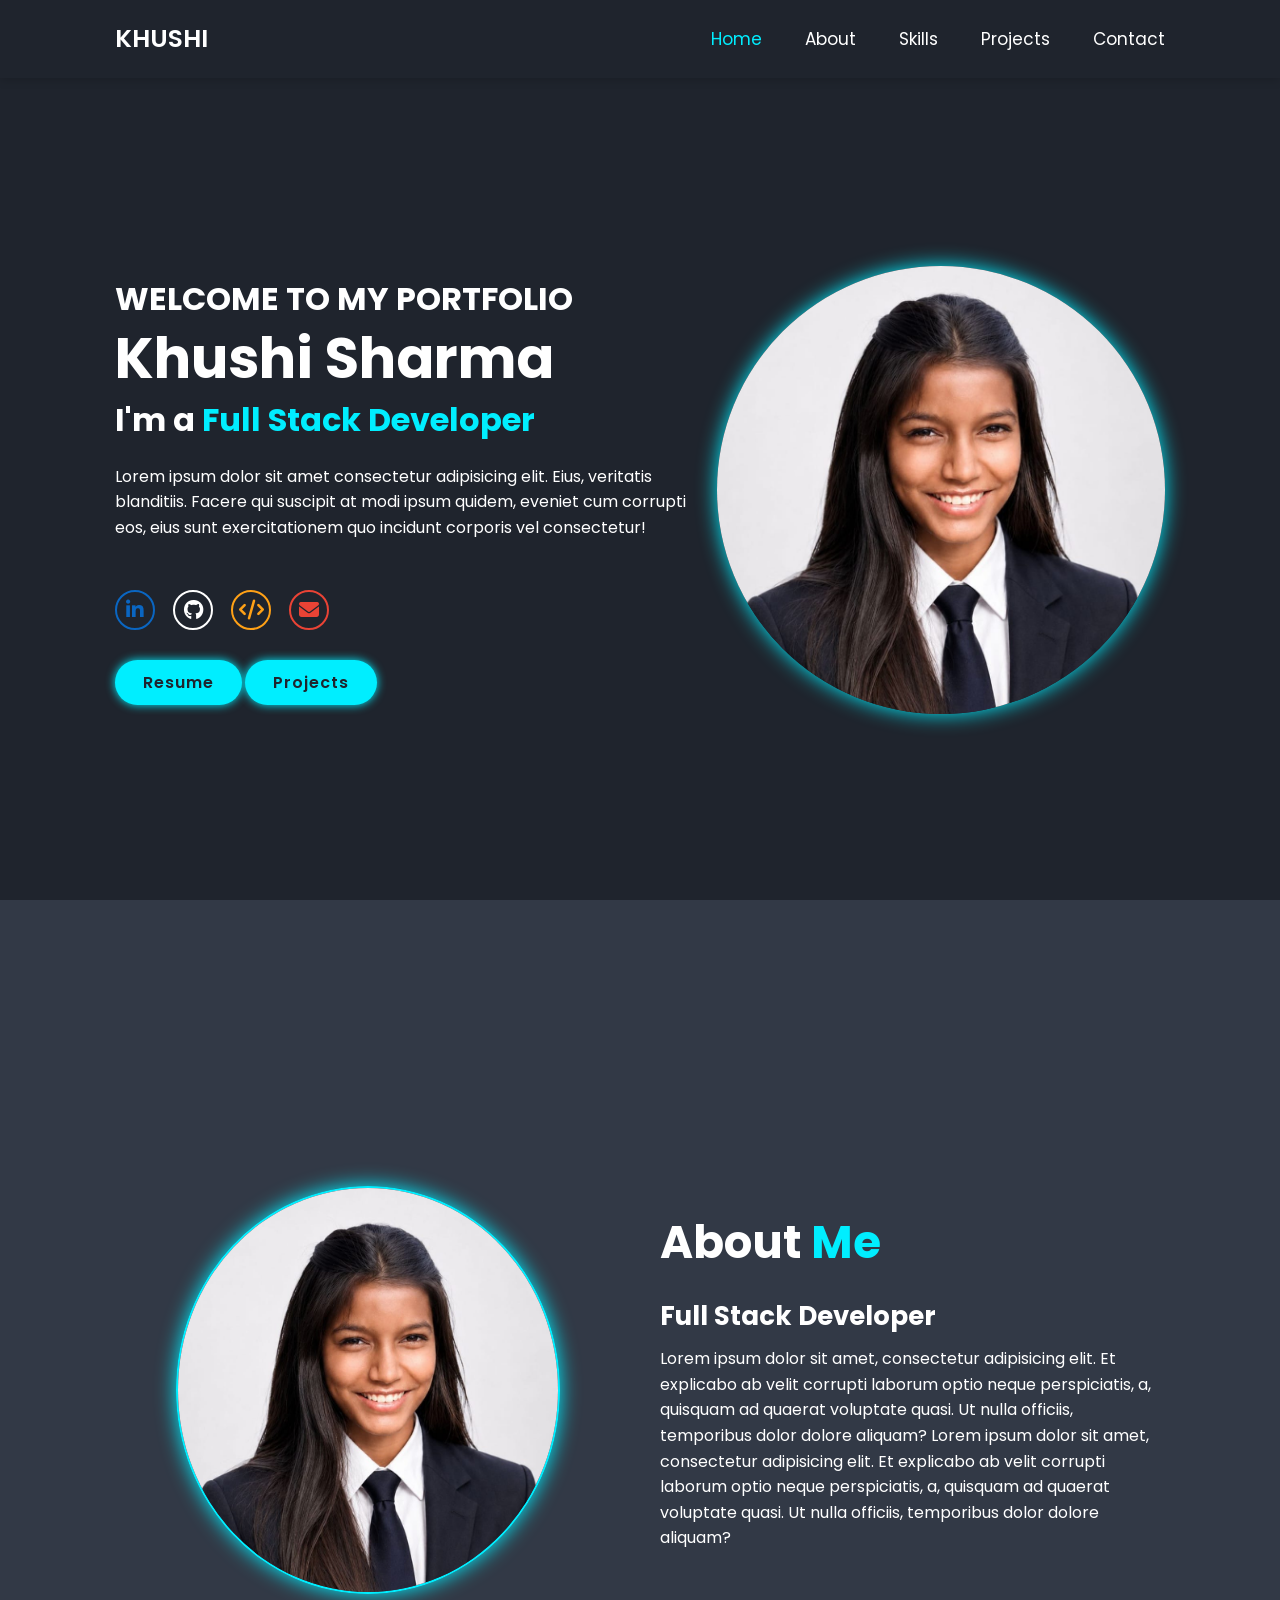
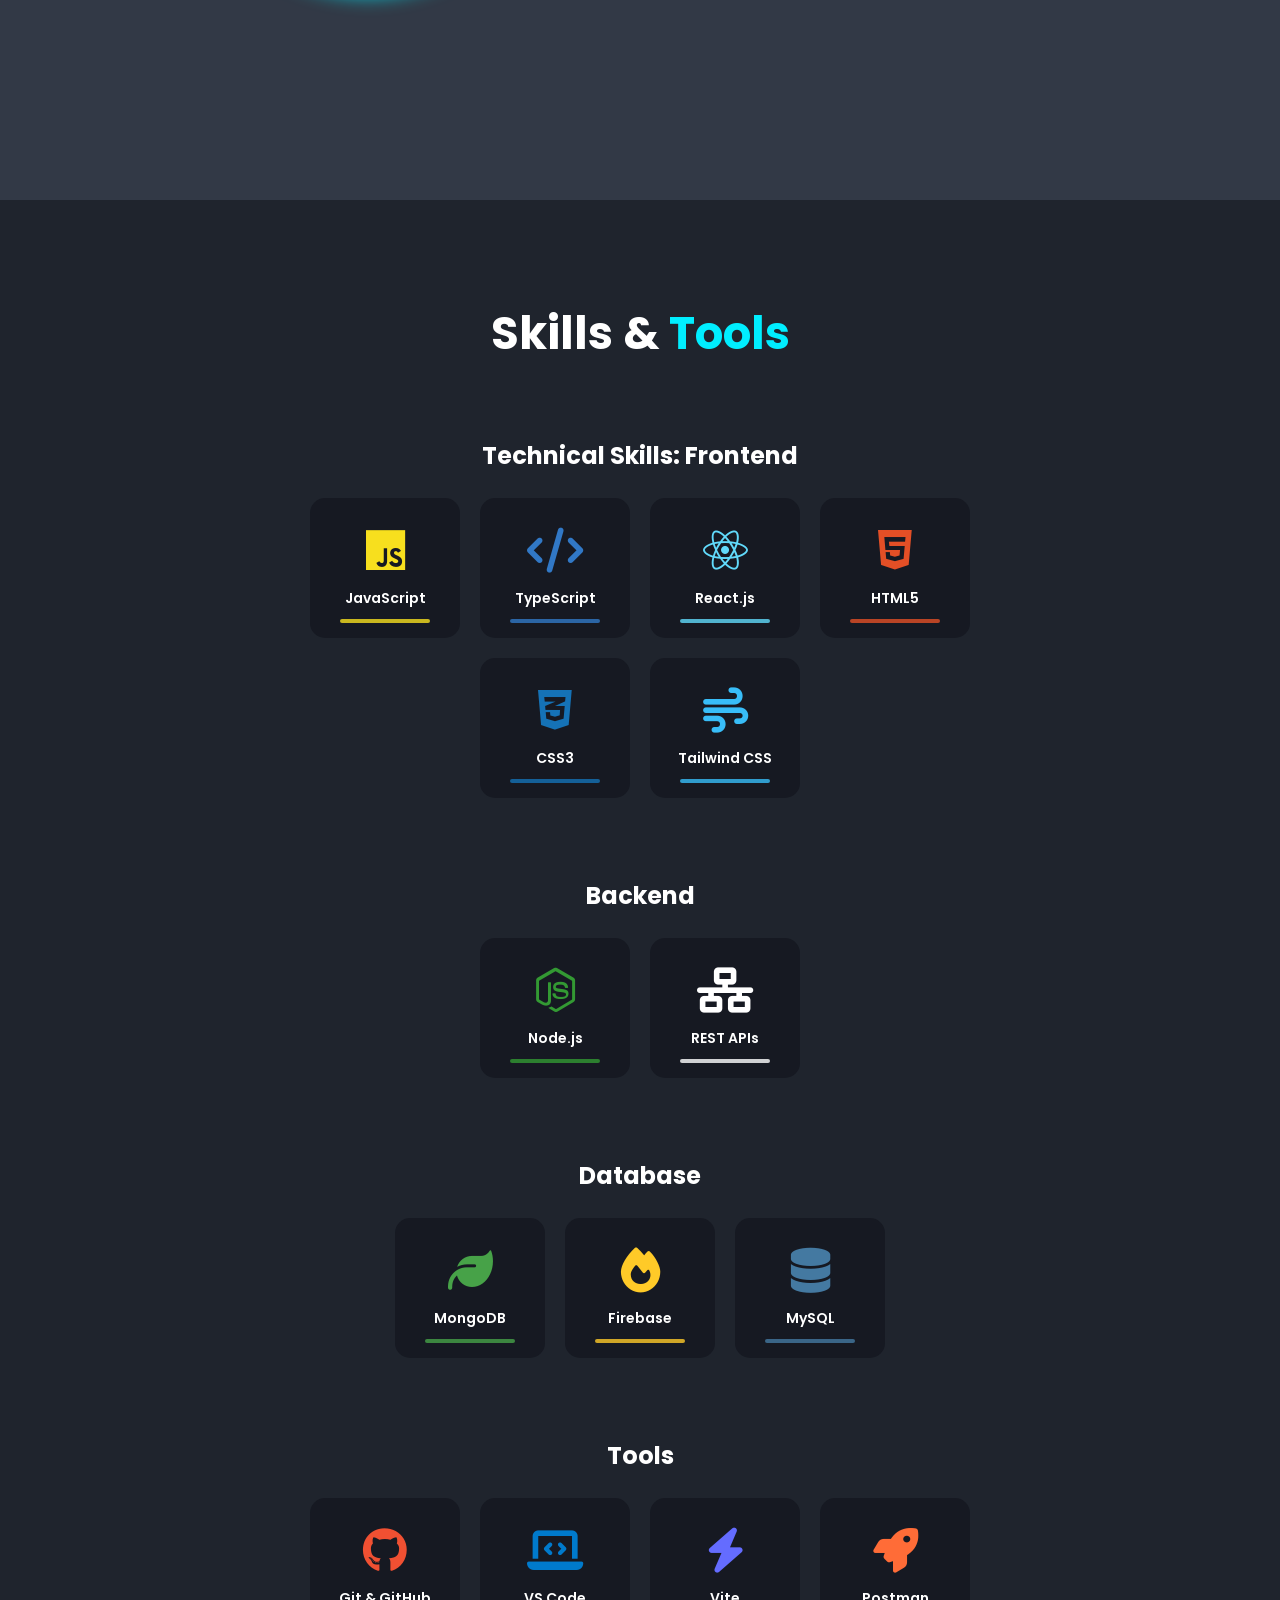
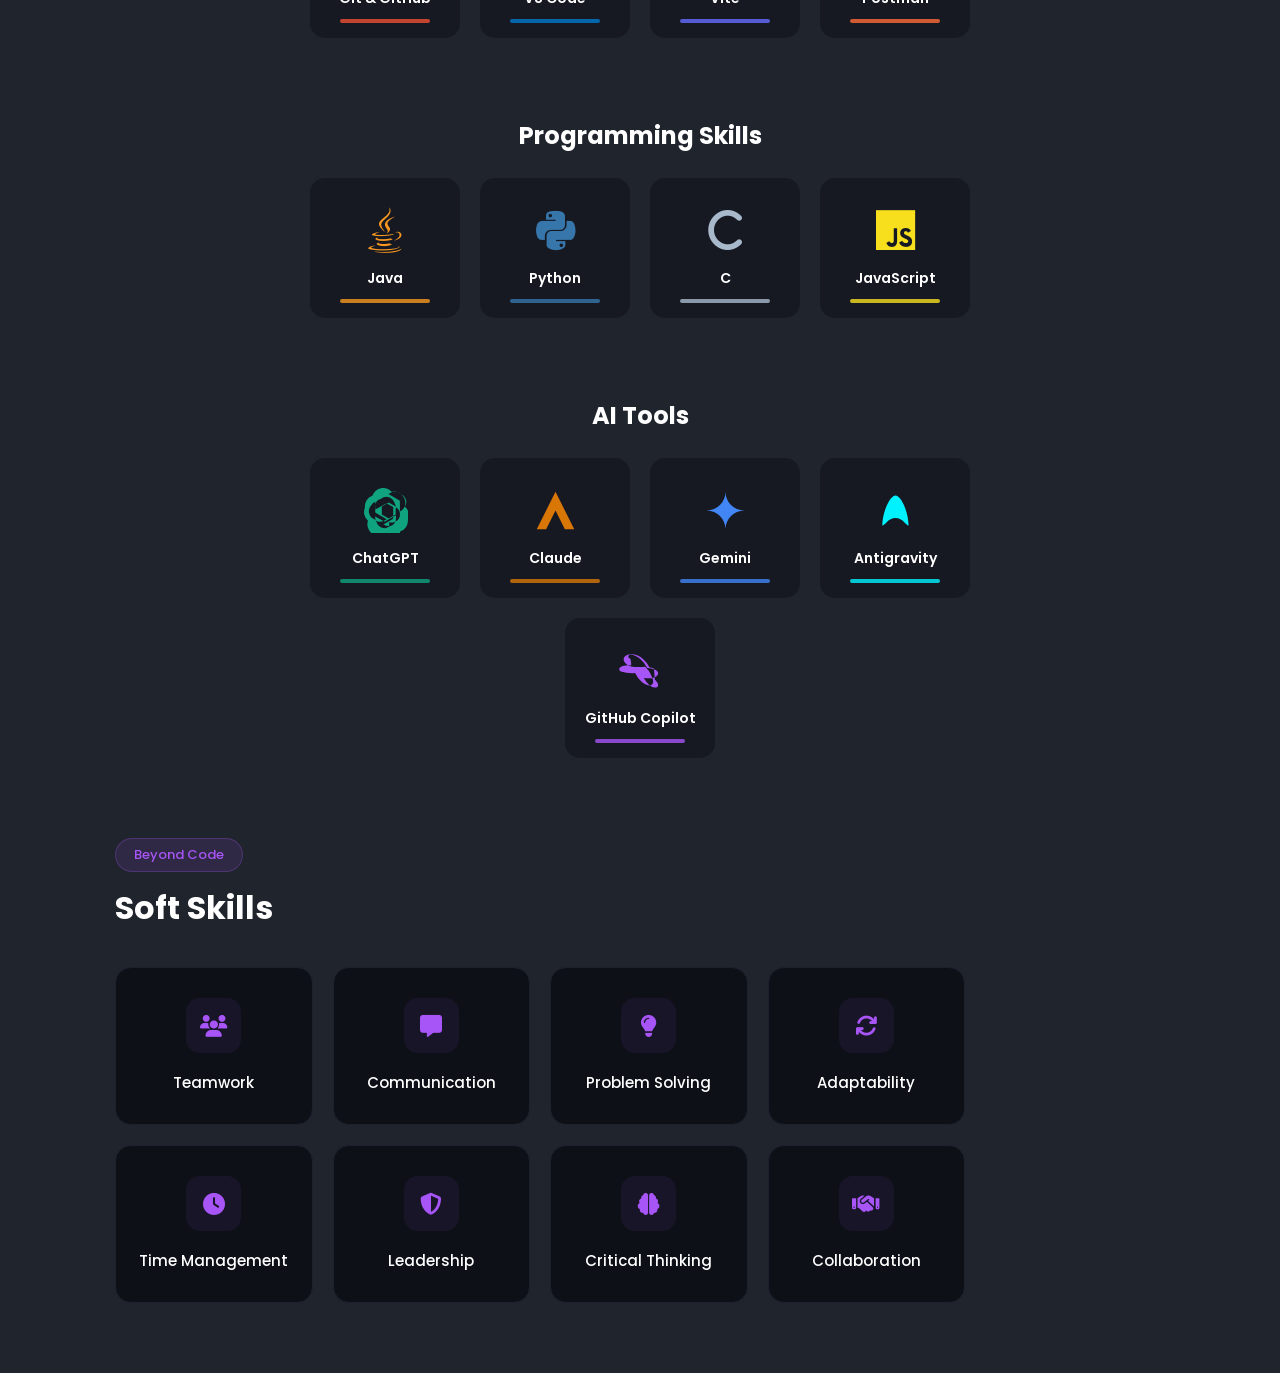
==== index.html @ bb406470 "portfolio" ====
<!DOCTYPE html>
<html lang="en">
<head>
    <meta charset="UTF-8">
    <meta name="viewport" content="width=device-width, initial-scale=1.0">
    <title>Khushi's Portfolio</title>

    <!-- Font Awesome -->
    <link rel="stylesheet" href="https://cdnjs.cloudflare.com/ajax/libs/font-awesome/6.7.2/css/all.min.css">

    <link rel="stylesheet" href="style.css">
</head>
<body>

    <!-- Header Design -->
    <header class="header">
        <a href="#" class="logo">KHUSHI</a>

        <i class="fa-solid fa-bars" id="menu-icon"></i>

        <nav class="navbar">
            <a href="#home" class="active">Home</a>
            <a href="#about">About</a>
            <a href="#skills">Skills</a>
            <a href="#projects">Projects</a>
            <a href="#contact">Contact</a>
        </nav>
    </header>

    <!-- Home Section Design -->
    <section class="home" id="home">
        <div class="home-content">
            <h3>WELCOME TO MY PORTFOLIO</h3>
            <h1>Khushi Sharma</h1>
            <h3>I'm a <span>Full Stack Developer</span></h3>

            <p>
                Lorem ipsum dolor sit amet consectetur adipisicing elit.
                Eius, veritatis blanditiis. Facere qui suscipit at modi
                ipsum quidem, eveniet cum corrupti eos, eius sunt
                exercitationem quo incidunt corporis vel consectetur!
            </p>

           <div class="social-media">
        <a href="#" target="_blank" style="--icon-color: #0a66c2;"><i class="fa-brands fa-linkedin-in"></i></a>
        <a href="#" target="_blank" style="--icon-color: #ffffff;"><i class="fa-brands fa-github"></i></a>
        <a href="#" target="_blank" style="--icon-color: #ffa116;"><i class="fa-solid fa-code"></i></a>
        <a href="mailto:your-email@gmail.com" style="--icon-color: #ea4335;"><i class="fa-solid fa-envelope"></i></a>
    </div>
            <a href="#" class="btn">  Resume</a>
              <a href="#" class="btn">Projects </a>
        </div>
        <div class="home-img">
            <img src="images/profile.jpeg" alt="">
        </div>
    </section>
    <!-- ABOUT SECTION DESIGN -->
     <section class="about" id="about">
        <div class="about-img">
            <img src="images/profile.jpeg" alt="">
        </div>
<div class="about-content">
    <h2 class="heading">About <span>Me</span></h2>
    <h3>Full Stack Developer</h3>
    <p>Lorem ipsum dolor sit amet, consectetur adipisicing elit. Et explicabo ab velit corrupti laborum optio neque perspiciatis, a, quisquam ad quaerat voluptate quasi. Ut nulla officiis, temporibus dolor dolore aliquam?
        Lorem ipsum dolor sit amet, consectetur adipisicing elit. Et explicabo ab velit corrupti laborum optio neque perspiciatis, a, quisquam ad quaerat voluptate quasi. Ut nulla officiis, temporibus dolor dolore aliquam?
    </p>
    
</div>
     </section>
     <section class="skills" id="skills">
        <h2 class="heading">Skills & <span>Tools</span></h2>

        <div class="skills-row">
            
            <div class="skills-category">
                <h3>Technical Skills: Frontend</h3>
                <div class="skills-content">
                    <div class="skill-box" style="--skill-color: #f7df1e;">
                        <i class="fa-brands fa-js"></i>
                        <span>JavaScript</span>
                    </div>
                    <div class="skill-box" style="--skill-color: #3178c6;">
                        <i class="fa-solid fa-code"></i>
                        <span>TypeScript</span>
                    </div>
                    <div class="skill-box" style="--skill-color: #61dafb;">
                        <i class="fa-brands fa-react"></i>
                        <span>React.js</span>
                    </div>
                    <div class="skill-box" style="--skill-color: #e34f26;">
                        <i class="fa-brands fa-html5"></i>
                        <span>HTML5</span>
                    </div>
                    <div class="skill-box" style="--skill-color: #1572b6;">
                        <i class="fa-brands fa-css3-alt"></i>
                        <span>CSS3</span>
                    </div>
                    <div class="skill-box" style="--skill-color: #38bdf8;">
                        <i class="fa-solid fa-wind"></i>
                        <span>Tailwind CSS</span>
                    </div>
                </div>
            </div>

            <div class="skills-category">
                <h3>Backend</h3>
                <div class="skills-content">
                    <div class="skill-box" style="--skill-color: #339933;">
                        <i class="fa-brands fa-node-js"></i>
                        <span>Node.js</span>
                    </div>
                    <div class="skill-box" style="--skill-color: #fff;">
                        <i class="fa-solid fa-network-wired"></i>
                        <span>REST APIs</span>
                    </div>
                </div>
            </div>

            <div class="skills-category">
                <h3>Database</h3>
                <div class="skills-content">
                    <div class="skill-box" style="--skill-color: #47a248;">
                        <i class="fa-solid fa-leaf"></i>
                        <span>MongoDB</span>
                    </div>
                    <div class="skill-box" style="--skill-color: #ffca28;">
                        <i class="fa-solid fa-fire"></i>
                        <span>Firebase</span>
                    </div>
                    <div class="skill-box" style="--skill-color: #4479a1;">
                        <i class="fa-solid fa-database"></i>
                        <span>MySQL</span>
                    </div>
                </div>
            </div>

            <div class="skills-category">
                <h3>Tools</h3>
                <div class="skills-content">
                    <div class="skill-box" style="--skill-color: #f05032;">
                        <i class="fa-brands fa-github"></i>
                        <span>Git & GitHub</span>
                    </div>
                    <div class="skill-box" style="--skill-color: #007acc;">
                        <i class="fa-solid fa-laptop-code"></i>
                        <span>VS Code</span>
                    </div>
                    <div class="skill-box" style="--skill-color: #646cff;">
                        <i class="fa-solid fa-bolt"></i>
                        <span>Vite</span>
                    </div>
                    <div class="skill-box" style="--skill-color: #ff6c37;">
                        <i class="fa-solid fa-rocket"></i>
                        <span>Postman</span>
                    </div>
                </div>
            </div>

            <div class="skills-category">
                <h3>Programming Skills</h3>
                <div class="skills-content">
                    <div class="skill-box" style="--skill-color: #f89820;">
                        <i class="fa-brands fa-java"></i>
                        <span>Java</span>
                    </div>
                    <div class="skill-box" style="--skill-color: #3776ab;">
                        <i class="fa-brands fa-python"></i>
                        <span>Python</span>
                    </div>
                    <div class="skill-box" style="--skill-color: #a8b9cc;">
                        <i class="fa-solid fa-c"></i>
                        <span>C</span>
                    </div>
                    <div class="skill-box" style="--skill-color: #f7df1e;">
                        <i class="fa-brands fa-js"></i>
                        <span>JavaScript</span>
                    </div>
                </div>
            </div>
           <div class="skills-category">
                <h3>AI Tools</h3>
                <div class="skills-content">
                    <div class="skill-box" style="--skill-color: #10a37f;">
                        <svg class="custom-svg" viewBox="0 0 24 24">
                            <path d="M22.2819 9.8211a5.9847 5.9847 0 0 0-.5157-4.9108 6.0462 6.0462 0 0 0-6.5098-2.9A6.0651 6.0651 0 0 0 4.9807 4.1818a5.9847 5.9847 0 0 0-3.9588 6.4029 6.0462 6.0462 0 0 0 1.636 6.9056 5.9847 5.9847 0 0 0 .5157 4.9108 6.0462 6.0462 0 0 0 6.5098 2.9 6.0651 6.0651 0 0 0 10.2757-2.1709 5.9847 5.9847 0 0 0 3.9588-6.4029 6.0462 6.0462 0 0 0-1.636-6.9056zm-8.3188 10.4285a4.4223 4.4223 0 0 1-2.9234-.8471l.044-.0253 4.6074-2.6586a.8236.8236 0 0 0 .4127-.7146V9.4589l1.4137.815a4.4172 4.4172 0 0 1 2.2136 3.8242 4.4364 4.4364 0 0 1-5.768 4.1515zM7.1856 18.0664a4.4259 4.4259 0 0 1-.7261-2.9547l.044.0254 4.6074 2.6585a.8236.8236 0 0 0 .8254 0l5.6675-3.2709v1.6302a4.4172 4.4172 0 0 1-3.3216 4.2882 4.4364 4.4364 0 0 1-7.0966-2.3767zM4.3218 9.3871a4.4259 4.4259 0 0 1 2.1973-2.1076v.0507l-.001 5.317a.8236.8236 0 0 0 .4127.7146l5.6675 3.2709-1.4137.815a4.4172 4.4172 0 0 1-5.5352-1.0125 4.4364 4.4364 0 0 1-1.3276-7.0481zm12.4924-1.3207a4.4223 4.4223 0 0 1 .7261 2.9547l-.044-.0254-4.6074-2.6585a.8236.8236 0 0 0-.8254 0L6.396 11.608V9.9778a4.4172 4.4172 0 0 1 3.3216-4.2882 4.4364 4.4364 0 0 1 7.0966 2.3768zm2.8638 4.4795l.001-5.317a.8236.8236 0 0 0-.4127-.7146L13.6004 3.244l1.4137-.815a4.4172 4.4172 0 0 1 5.5352 1.0125 4.4364 4.4364 0 0 1 1.3276 7.0481 4.4259 4.4259 0 0 1-2.1973 2.1076V12.546zm-9.6382-2.7188l3.6933-2.1312 3.6933 2.1312v4.2624l-3.6933 2.1312-3.6933-2.1312V9.8272z"/>
                        </svg>
                        <span>ChatGPT</span>
                    </div>
                    <div class="skill-box" style="--skill-color: #d97706;">
                        <svg class="custom-svg" viewBox="0 0 24 24">
                            <path d="M12 2 L 2 22 L 7 22 L 12 12 L 17 22 L 22 22 Z"/>
                        </svg>
                        <span>Claude</span>
                    </div>
                    <div class="skill-box" style="--skill-color: #4285f4;">
                        <svg class="custom-svg" viewBox="0 0 24 24">
                            <path d="M12 2 C 12 7.5, 16.5 12, 22 12 C 16.5 12, 12 16.5, 12 22 C 12 16.5, 7.5 12, 2 12 C 7.5 12, 12 7.5, 12 2 Z"/>
                        </svg>
                        <span>Gemini</span>
                    </div>
                    <div class="skill-box" style="--skill-color: #00f2fe;">
                        <svg class="custom-svg" viewBox="0 0 24 24">
                            <path d="M 5 20 C 5 13, 9 4, 12 4 C 15 4, 19 13, 19 20 C 17.5 20, 16 16, 12 16 C 8 16, 6.5 20, 5 20 Z"/>
                        </svg>
                        <span>Antigravity</span>
                    </div>
                    <div class="skill-box" style="--skill-color: #a855f7;">
                        <svg class="custom-svg" viewBox="0 0 24 24">
                            <path d="M19.16 10.88c-.62-.16-1.42-.32-2.32-.42a12.8 12.8 0 0 0-3.36-4.52C11.66 4.3 9.4 3.32 7.14 3.32c-1.5 0-2.68.4-3.5 1.18-.84.8-.84 2.12 0 3.2 1.04 1.34 2.82 2.16 5.06 2.38.74.08 1.54.1 2.38.1 1.08 0 2.22-.04 3.42-.12a14.24 14.24 0 0 1 3.2 4.42c.86 1.62 1.24 3.12.98 4.1-.22.84-.86 1.4-1.8 1.4-1.2 0-2.66-.62-4.14-1.84a14.88 14.88 0 0 1-3.64-4.8 10.42 10.42 0 0 1-1.34.08c-2.36 0-4.32-.24-5.64-.7-.66-.22-1.12-.54-1.34-.88-.2-.32-.2-.7 0-1.04.28-.46.88-.86 1.76-1.14.92-.3 2.1-.46 3.48-.46.34 0 .68.02 1.04.04A15.36 15.36 0 0 0 6.64 5.92c-.6-.48-.96-.82-1.08-1.04-.12-.22-.1-.48.06-.7.22-.3.68-.52 1.34-.52 1.46 0 3.28.82 5.06 2.36a14.8 14.8 0 0 1 3.56 4.62c.74.08 1.46.18 2.14.32 1.36.28 2.36.68 2.92 1.12.52.4.78.88.78 1.4 0 .6-.32 1.16-.94 1.62-.72.52-1.74.88-2.98 1.02-.38.04-.78.06-1.18.06-.82 0-1.68-.06-2.58-.2a13.38 13.38 0 0 0 2.94 3.7c1.18.96 2.32 1.44 3.26 1.44.62 0 1.08-.24 1.34-.68.22-.38.22-.84 0-1.36-.28-.62-.84-1.38-1.64-2.22z"/>
                        </svg>
                        <span>GitHub Copilot</span>
                    </div>
                </div>
            </div>

        </div>
        

            <div class="soft-skills-container">
                <div class="soft-header">
                    <span class="sub-tag">Beyond Code</span>
                    <h2>Soft Skills</h2>
                </div>

                <div class="soft-grid">
                    <div class="soft-card">
                        <div class="icon-sq"><i class="fa-solid fa-users"></i></div>
                        <span>Teamwork</span>
                    </div>
                    <div class="soft-card">
                        <div class="icon-sq"><i class="fa-solid fa-message"></i></div>
                        <span>Communication</span>
                    </div>
                    <div class="soft-card">
                        <div class="icon-sq"><i class="fa-solid fa-lightbulb"></i></div>
                        <span>Problem Solving</span>
                    </div>
                    <div class="soft-card">
                        <div class="icon-sq"><i class="fa-solid fa-arrows-rotate"></i></div>
                        <span>Adaptability</span>
                    </div>
                    <div class="soft-card">
                        <div class="icon-sq"><i class="fa-solid fa-clock"></i></div>
                        <span>Time Management</span>
                    </div>
                    <div class="soft-card">
                        <div class="icon-sq"><i class="fa-solid fa-shield-halved"></i></div>
                        <span>Leadership</span>
                    </div>
                    <div class="soft-card">
                        <div class="icon-sq"><i class="fa-solid fa-brain"></i></div>
                        <span>Critical Thinking</span>
                    </div>
                    <div class="soft-card">
                        <div class="icon-sq"><i class="fa-solid fa-handshake"></i></div>
                        <span>Collaboration</span>
                    </div>
                </div>
            </div>
    </section>

    <script src="script.js"></script>

</body>
</html>
---- style.css ----
@import url('https://fonts.googleapis.com/css2?family=Poppins:wght@300;400;500;600;700;800;900&display=swap');

* {
    margin: 0;
    padding: 0;
    box-sizing: border-box;
    text-decoration: none;
    border: none;
    outline: none;
    scroll-behavior: smooth;
    font-family: 'Poppins', sans-serif;
}

:root {
    --bg-color: #1f242d;
    --second-bg-color: #323946;
    --text-color: #fff;
    --main-color: #0ef;
}

html {
    font-size: 62.5%;
    overflow-x: hidden;
}

body {
    background: var(--bg-color);
    color: var(--text-color);
}

section {
    min-height: 100vh;
    padding: 10rem 9% 2rem;
}

/* --- HEADER --- */
.header {
    position: fixed;
    top: 0;
    left: 0;
    width: 100%;
    padding: 2rem 9%;
    background: var(--bg-color);
    display: flex;
    justify-content: space-between;
    align-items: center;
    z-index: 100;
    box-shadow: 0 .1rem 1rem rgba(0, 0, 0, 0.2);
}

.logo {
    font-size: 2.5rem;
    color: var(--text-color);
    font-weight: 600;
    cursor: default;
}

.navbar a {
    font-size: 1.7rem;
    color: var(--text-color);
    margin-left: 4rem;
    transition: .3s;
}

.navbar a:hover,
.navbar a.active {
    color: var(--main-color);
}

#menu-icon {
    font-size: 3.6rem;
    color: var(--text-color);
    display: none;
}

/* --- HOME SECTION --- */
.home {
    display: flex;
    justify-content: center;
    align-items: center;
}

.home-content {
    flex: 1;
}

.home-content h3 {
    font-size: 3.2rem;
    font-weight: 700;
}

.home-content h3:nth-of-type(2) {
    margin-bottom: 2rem;
}

span {
    color: var(--main-color);
}

.home-content h1 {
    font-size: 5.6rem;
    font-weight: 700;
    line-height: 1.3;
}

.home-content p {
    font-size: 1.6rem;
    line-height: 1.6;
    margin-bottom: 2rem;
}

.social-media a {
    display: inline-flex;
    justify-content: center;
    align-items: center;
    width: 4rem;
    height: 4rem;
    background: transparent;
    border: .2rem solid var(--icon-color, var(--main-color));
    border-radius: 50%;
    font-size: 2rem;
    color: var(--icon-color, var(--main-color));
    margin: 3rem 1.5rem 3rem 0;
    transition: .5s ease;
}

.social-media a:hover {
    background: var(--icon-color, var(--main-color));
    color: var(--bg-color);
    box-shadow: 0 0 1rem var(--icon-color, var(--main-color));
}
.btn-box {
    display: flex;
    gap: 1.5rem;
}

.btn {
    display: inline-block;
    padding: 1rem 2.8rem;
    background: var(--main-color);
    border-radius: 4rem;
    box-shadow: 0 0 1rem var(--main-color);
    font-size: 1.6rem;
    color: var(--bg-color);
    letter-spacing: .1rem;
    font-weight: 600;
    transition: .5s ease;
}

.btn:hover {
    box-shadow: none;
    background: transparent;
    color: var(--main-color);
    border: .2rem solid var(--main-color);
}

.home-img {
  width: 35vw;
  height: 35vw;
  border-radius: 50%;
  overflow: hidden;
  display: flex;
  justify-content: center;
  align-items: center;
  box-shadow: 0 0 2rem var(--main-color);
}  


/* Added shape and floating animation to the image */
.home-img img {
  width: 100%;
  height: 100%;
  object-fit: cover;
}

@keyframes floatImage {
    0% { transform: translateY(0); }
    50% { transform: translateY(-2.4rem); }
    100% { transform: translateY(0); }
}

/* --- ABOUT SECTION --- */
.about {
    display: flex;
    justify-content: center;
    align-items: center;
    gap: 4rem;
    background: var(--second-bg-color);
}

.about-img {
    flex: 1;
    display: flex;
    justify-content: center;
}

.about-img img {
    width: 30vw;
    border-radius: 50%;
    border: .2rem solid var(--main-color);
    box-shadow: 0 0 2rem var(--main-color);
}

.about-content {
    flex: 1;
}

.heading {
    text-align: left;
    font-size: 4.5rem;
    margin-bottom: 2rem;
}

.about-content h3 {
    font-size: 2.6rem;
    margin-bottom: 1rem;
}

.about-content p {
    font-size: 1.6rem;
    line-height: 1.6;
    margin-bottom: 2rem;
}
.skills {
    background: var(--bg-color);
    min-height: auto;
    padding-bottom: 7rem;
}

.skills .heading {
    text-align: center;
    margin-bottom: 5rem;
}

.skills-row {
    display: flex;
    flex-direction: column;
    align-items: center;
    gap: 4rem;
}

.skills-category {
    background: transparent;
    padding: 2rem 0;
    width: 100%;
    max-width: 80rem;
}

.skills-category h3 {
    font-size: 2.4rem;
    margin-bottom: 2.5rem;
    color: var(--text-color);
    text-align: center;
}

.skills-content {
    display: flex;
    flex-wrap: wrap;
    gap: 2rem;
    justify-content: center;
}

.skill-box {
    position: relative;
    display: flex;
    flex-direction: column;
    align-items: center;
    justify-content: center;
    width: 15rem;
    height: 14rem;
    background: #161922; 
    border-radius: 1.5rem;
    cursor: default;
    transition: .4s ease;
}

.skill-box i {
    font-size: 4.5rem;
    margin-bottom: 1.5rem;
    color: var(--skill-color, var(--main-color));
}

.skill-box span {
    font-size: 1.4rem;
    font-weight: 600;
    color: var(--text-color);
    text-align: center;
}

.skill-box::after {
    content: '';
    position: absolute;
    bottom: 1.5rem;
    left: 50%;
    transform: translateX(-50%);
    width: 60%;
    height: .4rem;
    background: var(--skill-color, var(--main-color));
    border-radius: 2rem;
    opacity: 0.8;
    transition: .4s ease;
}

.skill-box:hover {
    transform: translateY(-.5rem);
    background: #1f242d; 
}

.skill-box:hover::after {
    width: 80%;
    opacity: 1;
    box-shadow: 0 0 1rem var(--skill-color, var(--main-color));
}
.skill-box .custom-svg {
    width: 4.5rem;
    height: 4.5rem;
    margin-bottom: 1.5rem;
    fill: var(--skill-color, var(--main-color));
    transition: .4s ease;
}
.soft-skills-container {
    margin-top: 6rem;
    width: 100%;
    max-width: 85rem;
}

.soft-header {
    display: flex;
    flex-direction: column;
    align-items: flex-start;
    gap: 1.2rem;
    margin-bottom: 3.5rem;
}

.sub-tag {
    background: rgba(168, 85, 247, 0.12);
    color: #a855f7;
    padding: .6rem 1.8rem;
    font-size: 1.3rem;
    font-weight: 500;
    border-radius: 2rem;
    border: .1rem solid rgba(168, 85, 247, 0.25);
}

.soft-header h2 {
    font-size: 3.2rem;
    color: var(--text-color);
    font-weight: 700;
}

.soft-grid {
    display: grid;
    grid-template-columns: repeat(auto-fit, minmax(19rem, 1fr));
    gap: 2rem;
}

.soft-card {
    background: #0d1017;
    border: .1rem solid #1c212d;
    border-radius: 1.6rem;
    padding: 3rem 1.5rem;
    display: flex;
    flex-direction: column;
    align-items: center;
    justify-content: center;
    gap: 1.8rem;
    transition: .4s ease;
}

.icon-sq {
    width: 5.5rem;
    height: 5.5rem;
    background: rgba(168, 85, 247, 0.08);
    border-radius: 1.4rem;
    display: flex;
    align-items: center;
    justify-content: center;
    transition: .4s ease;
}

.icon-sq i {
    font-size: 2.2rem;
    color: #a855f7;
    transition: .4s ease;
}

.soft-card span {
    font-size: 1.5rem;
    font-weight: 500;
    color: var(--text-color);
}

.soft-card:hover {
    border-color: #a855f7;
    transform: translateY(-.5rem);
    box-shadow: 0 1rem 2rem rgba(0, 0, 0, 0.4);
}

.soft-card:hover .icon-sq {
    background: #a855f7;
}

.soft-card:hover .icon-sq i {
    color: #ffffff;
}
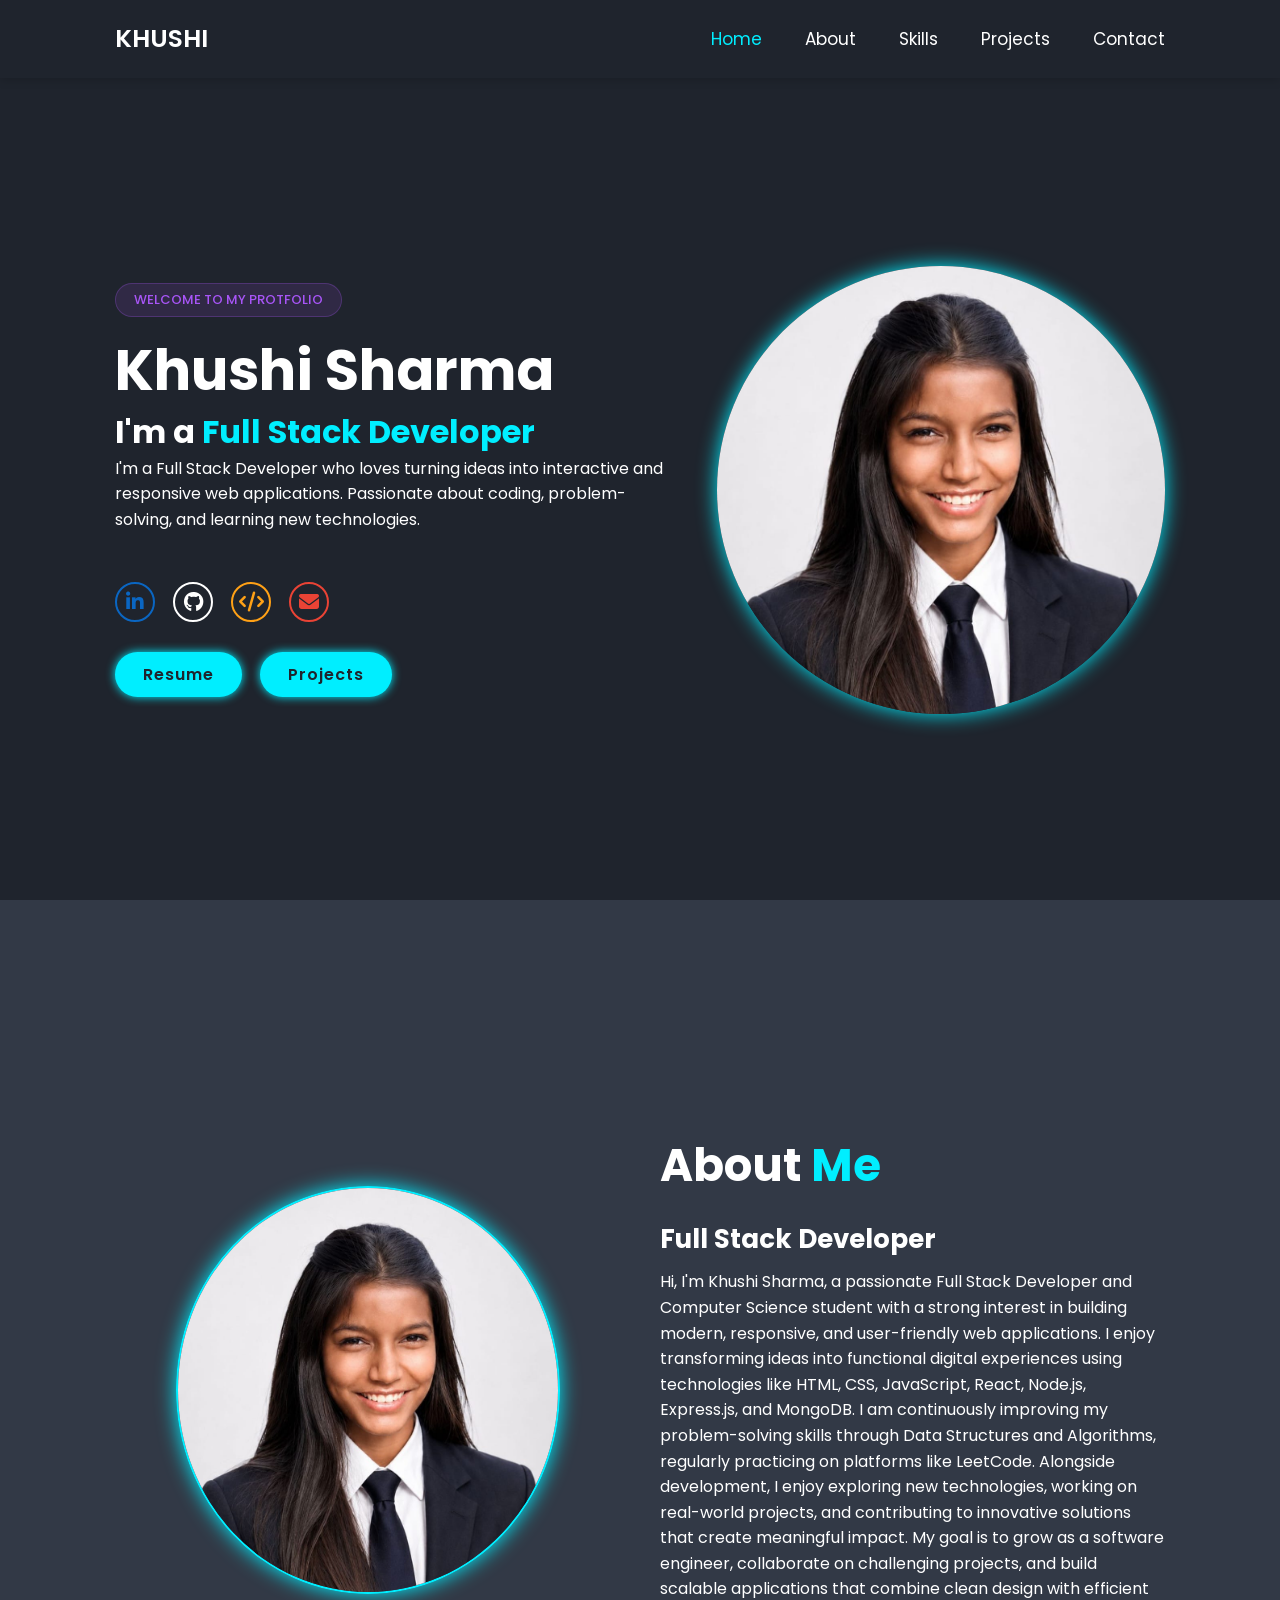
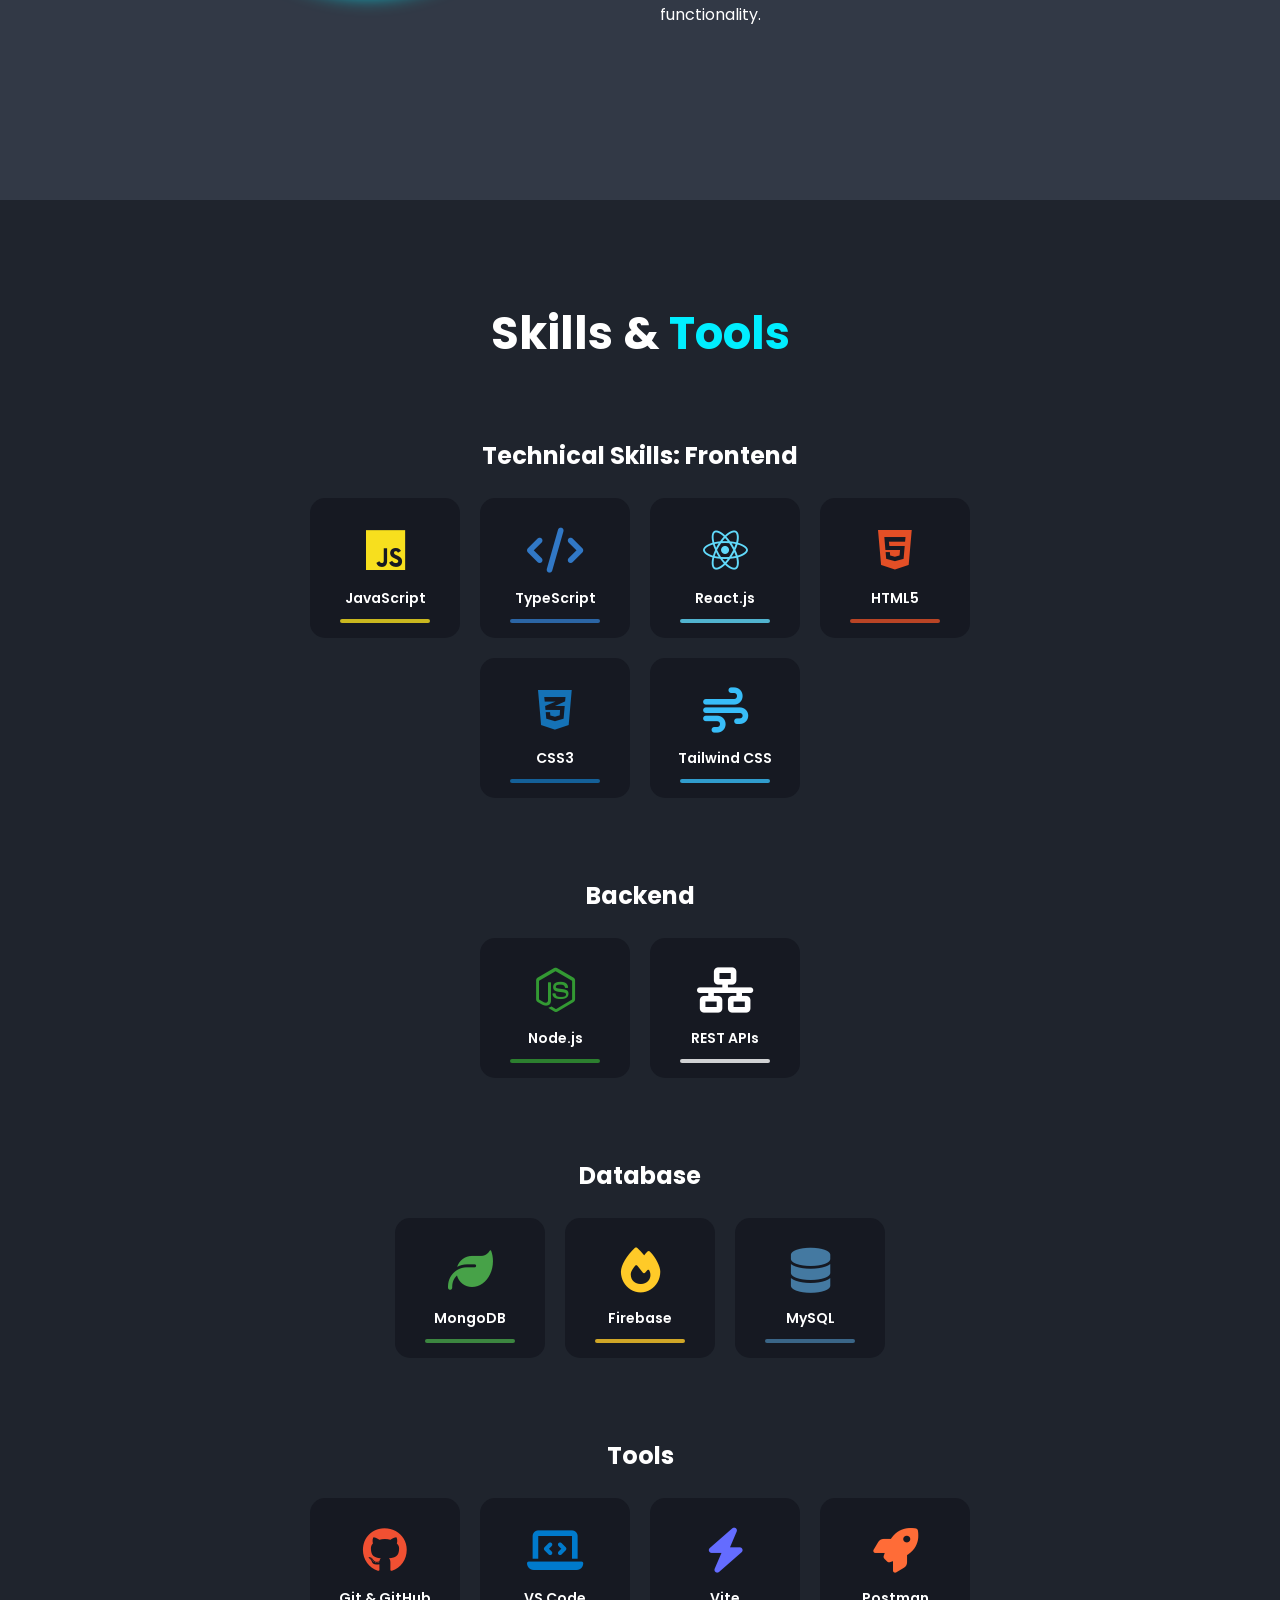
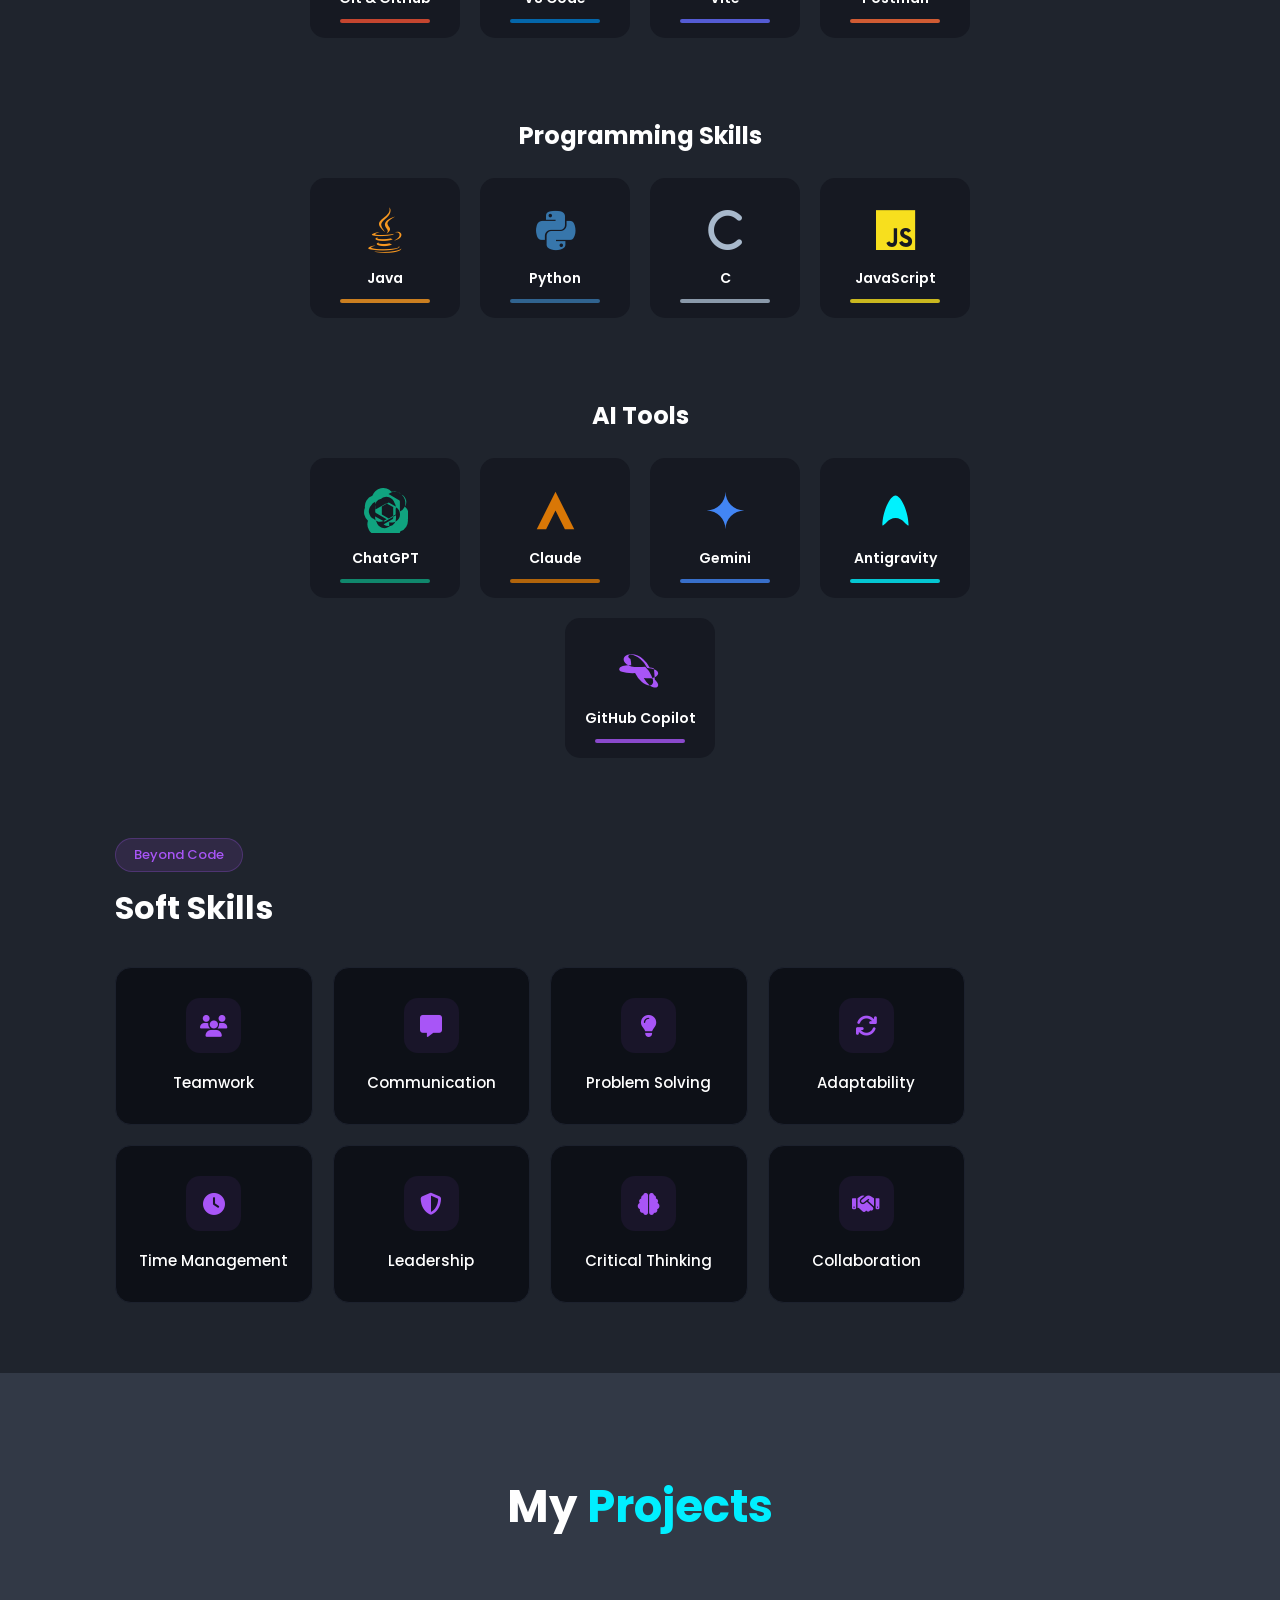
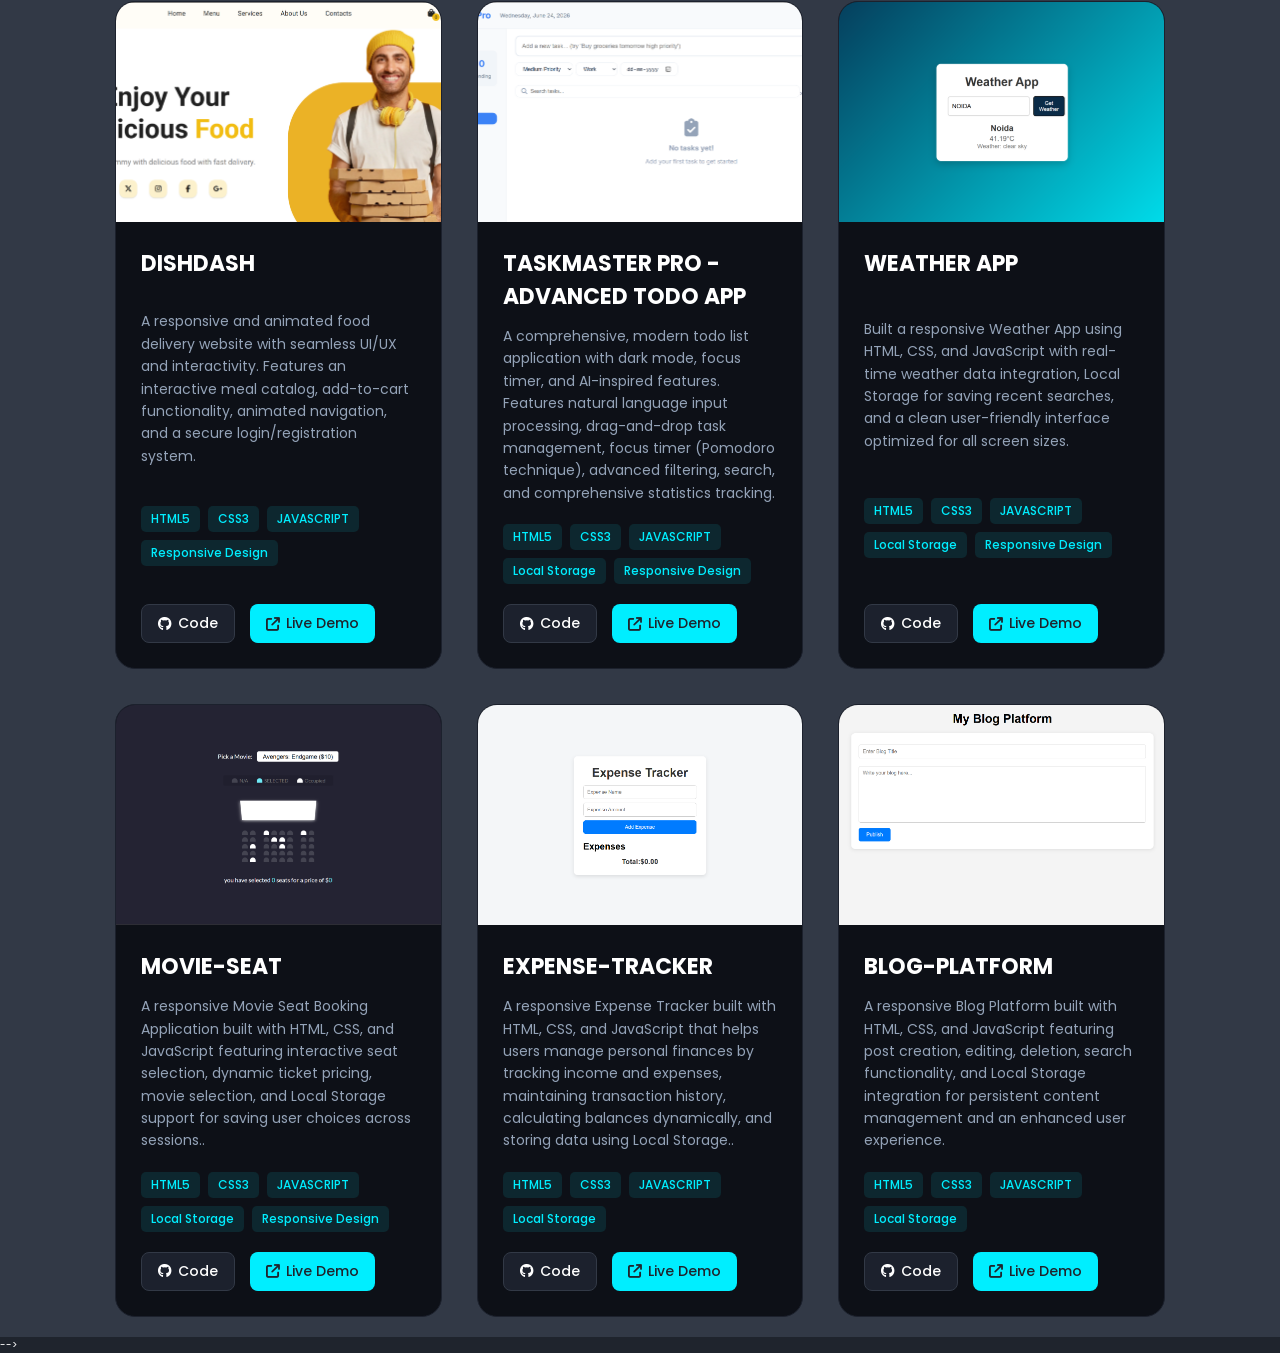
==== commit 9bc45796: "changes" ====
--- a/index.html
+++ b/index.html
@@ -16,6 +16,7 @@
     <header class="header">
         <a href="#" class="logo">KHUSHI</a>
 
+</div>
         <i class="fa-solid fa-bars" id="menu-icon"></i>
 
         <nav class="navbar">
@@ -30,25 +31,22 @@
     <!-- Home Section Design -->
     <section class="home" id="home">
         <div class="home-content">
-            <h3>WELCOME TO MY PORTFOLIO</h3>
+            <span class="sub-tag home-badge">WELCOME TO MY PROTFOLIO</span>
             <h1>Khushi Sharma</h1>
             <h3>I'm a <span>Full Stack Developer</span></h3>
 
             <p>
-                Lorem ipsum dolor sit amet consectetur adipisicing elit.
-                Eius, veritatis blanditiis. Facere qui suscipit at modi
-                ipsum quidem, eveniet cum corrupti eos, eius sunt
-                exercitationem quo incidunt corporis vel consectetur!
+               I'm a Full Stack Developer who loves turning ideas into interactive and responsive web applications. Passionate about coding, problem-solving, and learning new technologies.
             </p>
 
            <div class="social-media">
         <a href="#" target="_blank" style="--icon-color: #0a66c2;"><i class="fa-brands fa-linkedin-in"></i></a>
         <a href="#" target="_blank" style="--icon-color: #ffffff;"><i class="fa-brands fa-github"></i></a>
         <a href="#" target="_blank" style="--icon-color: #ffa116;"><i class="fa-solid fa-code"></i></a>
-        <a href="mailto:your-email@gmail.com" style="--icon-color: #ea4335;"><i class="fa-solid fa-envelope"></i></a>
+        <a href="mailto:ks969250@gmail.com" style="--icon-color: #ea4335;"><i class="fa-solid fa-envelope"></i></a>
     </div>
-            <a href="#" class="btn">  Resume</a>
-              <a href="#" class="btn">Projects </a>
+            <a href="Resume_Khushi_Sharma (3).pdf" class="btn">  Resume</a>
+              <a href="#projects" class="btn">Projects </a>
         </div>
         <div class="home-img">
             <img src="images/profile.jpeg" alt="">
@@ -62,12 +60,17 @@
 <div class="about-content">
     <h2 class="heading">About <span>Me</span></h2>
     <h3>Full Stack Developer</h3>
-    <p>Lorem ipsum dolor sit amet, consectetur adipisicing elit. Et explicabo ab velit corrupti laborum optio neque perspiciatis, a, quisquam ad quaerat voluptate quasi. Ut nulla officiis, temporibus dolor dolore aliquam?
-        Lorem ipsum dolor sit amet, consectetur adipisicing elit. Et explicabo ab velit corrupti laborum optio neque perspiciatis, a, quisquam ad quaerat voluptate quasi. Ut nulla officiis, temporibus dolor dolore aliquam?
+    <p>Hi, I'm Khushi Sharma, a passionate Full Stack Developer and Computer Science student with a strong interest in building modern, responsive, and user-friendly web applications. I enjoy transforming ideas into functional digital experiences using technologies like HTML, CSS, JavaScript, React, Node.js, Express.js, and MongoDB.
+
+I am continuously improving my problem-solving skills through Data Structures and Algorithms, regularly practicing on platforms like LeetCode. Alongside development, I enjoy exploring new technologies, working on real-world projects, and contributing to innovative solutions that create meaningful impact.
+
+My goal is to grow as a software engineer, collaborate on challenging projects, and build scalable applications that combine clean design with efficient functionality.
+
     </p>
     
 </div>
      </section>
+     <!-- SKILLS SECTION DESIGN -->
      <section class="skills" id="skills">
         <h2 class="heading">Skills & <span>Tools</span></h2>
 
@@ -259,6 +262,228 @@
                 </div>
             </div>
     </section>
+    <!-- Project SECTION DESIGN -->
+     <section class="projects" id="projects">
+        <h2 class="heading">My <span>Projects</span></h2>
+
+        <div class="projects-grid">
+
+            <!-- PROJECT 1 -->
+            <div class="project-card">
+                <div class="project-img">
+                    <img src="images/DISHDASH.png" alt="Project 1">
+                </div>
+                <div class="project-content">
+                    <h3>DISHDASH</h3>
+                    <p>A responsive and animated food delivery website with seamless UI/UX and interactivity. Features an interactive meal catalog, add-to-cart functionality, animated navigation, and a secure login/registration system.</p>
+                    
+                    <div class="tech-stack">
+                        <span>HTML5</span>
+                        <span>CSS3</span>
+                        <span>JAVASCRIPT</span>
+                        <span>Responsive Design</span>
+                    </div>
+
+                    <div class="project-btns">
+                        <a href="https://github.com/khushiiish/DISHDASH.git" target="_blank" class="p-btn code-btn">
+                            <i class="fa-brands fa-github"></i> Code
+                        </a>
+                        <a href="https://dishdash-khushi.vercel.app/" target="_blank" class="p-btn demo-btn">
+                            <i class="fa-solid fa-arrow-up-right-from-square"></i> Live Demo
+                        </a>
+                    </div>
+                </div>
+            </div>
+
+            <!-- PROJECT 2 -->
+            <div class="project-card">
+                <div class="project-img">
+                    <img src="images/TASK-MASTER.png" alt="Project 2">
+                </div>
+                <div class="project-content">
+                    <h3>TASKMASTER PRO - ADVANCED TODO APP</h3>
+                    <p>A comprehensive, modern todo list application with dark mode, focus timer, and AI-inspired features. Features natural language input processing, drag-and-drop task management, focus timer (Pomodoro technique), advanced filtering, search, and comprehensive statistics tracking.</p>
+                    
+                    <div class="tech-stack">
+                        <span>HTML5</span>
+                        <span>CSS3</span>
+                        <span>JAVASCRIPT</span>
+                        <span>Local Storage</span>
+                        <span>Responsive Design</span>
+                    </div>
+
+                    <div class="project-btns">
+                        <a href="https://github.com/khushiiish/ADVANCED-TODO-APP.git" target="_blank" class="p-btn code-btn">
+                            <i class="fa-brands fa-github"></i> Code
+                        </a>
+                        <a href="https://advanced-todo-app-khushi.vercel.app/" target="_blank" class="p-btn demo-btn">
+                            <i class="fa-solid fa-arrow-up-right-from-square"></i> Live Demo
+                        </a>
+                    </div>
+                </div>
+            </div>
+
+            <!-- PROJECT 3 -->
+            <div class="project-card">
+                <div class="project-img">
+                    <img src="images/WEATHER.png" alt="Project 3">
+                </div>
+                <div class="project-content">
+                    <h3>WEATHER APP</h3>
+                    <p>Built a responsive Weather App using HTML, CSS, and JavaScript with real-time weather data integration, Local Storage for saving recent searches, and a clean user-friendly interface optimized for all screen sizes.</p>
+                    
+                    <div class="tech-stack">
+                        <span>HTML5</span>
+                        <span>CSS3</span>
+                        <span>JAVASCRIPT</span>
+                         <span>Local Storage</span>
+                        <span>Responsive Design</span>
+                    </div>
+
+                    <div class="project-btns">
+                        <a href="https://github.com/khushiiish/weather.git" target="_blank" class="p-btn code-btn">
+                            <i class="fa-brands fa-github"></i> Code
+                        </a>
+                        <a href="https://weather-chi-kohl.vercel.app/" target="_blank" class="p-btn demo-btn">
+                            <i class="fa-solid fa-arrow-up-right-from-square"></i> Live Demo
+                        </a>
+                    </div>
+                </div>
+            </div>
+
+            <!-- PROJECT 4 -->
+            <div class="project-card">
+                <div class="project-img">
+                    <img src="images/MOVIE-SEAT.png" alt="Project 4">
+                </div>
+                <div class="project-content">
+                    <h3>MOVIE-SEAT</h3>
+                    <p>A responsive Movie Seat Booking Application built with HTML, CSS, and JavaScript featuring interactive seat selection, dynamic ticket pricing, movie selection, and Local Storage support for saving user choices across sessions..</p>
+                    
+                    <div class="tech-stack">
+                         <span>HTML5</span>
+                        <span>CSS3</span>
+                        <span>JAVASCRIPT</span>
+                         <span>Local Storage</span>
+                        <span>Responsive Design</span>
+                    </div>
+
+                    <div class="project-btns">
+                        <a href="https://github.com/khushiiish/Movie_Seat.git" target="_blank" class="p-btn code-btn">
+                            <i class="fa-brands fa-github"></i> Code
+                        </a>
+                        <a href="https://movie-seat-ten.vercel.app/" target="_blank" class="p-btn demo-btn">
+                            <i class="fa-solid fa-arrow-up-right-from-square"></i> Live Demo
+                        </a>
+                    </div>
+                </div>
+            </div>
+
+            <!-- PROJECT 5 -->
+            <div class="project-card">
+                <div class="project-img">
+                    <img src="images/EXPENSE-TRACKER.png" alt="Project 5">
+                </div>
+                <div class="project-content">
+                    <h3>EXPENSE-TRACKER</h3>
+                    <p>A responsive Expense Tracker built with HTML, CSS, and JavaScript that helps users manage personal finances by tracking income and expenses, maintaining transaction history, calculating balances dynamically, and storing data using Local Storage..</p>
+                    
+                    <div class="tech-stack">
+                         <span>HTML5</span>
+                        <span>CSS3</span>
+                        <span>JAVASCRIPT</span>
+                         <span>Local Storage</span>
+                        
+                    </div>
+
+                    <div class="project-btns">
+                        <a href="https://github.com/khushiiish/expense-tracker.git" target="_blank" class="p-btn code-btn">
+                            <i class="fa-brands fa-github"></i> Code
+                        </a>
+                        <a href="https://expense-tracker-ecru-beta-21.vercel.app/" target="_blank" class="p-btn demo-btn">
+                            <i class="fa-solid fa-arrow-up-right-from-square"></i> Live Demo
+                        </a>
+                    </div>
+                </div>
+            </div>
+
+            <!-- PROJECT 6 -->
+            <div class="project-card">
+                <div class="project-img">
+                    <img src="images/BLOG-PLATFORM.png" alt="Project 6">
+                </div>
+                <div class="project-content">
+                    <h3>BLOG-PLATFORM</h3>
+                    <p>A responsive Blog Platform built with HTML, CSS, and JavaScript featuring post creation, editing, deletion, search functionality, and Local Storage integration for persistent content management and an enhanced user experience.</p>
+                    
+                    <div class="tech-stack">
+                          <span>HTML5</span>
+                        <span>CSS3</span>
+                        <span>JAVASCRIPT</span>
+                         <span>Local Storage</span>
+                    </div>
+
+                    <div class="project-btns">
+                        <a href="https://github.com/khushiiish/BLOG-PLATFORM.git" target="_blank" class="p-btn code-btn">
+                            <i class="fa-brands fa-github"></i> Code
+                        </a>
+                        <a href="https://blog-platform-seven-ruby.vercel.app/" target="_blank" class="p-btn demo-btn">
+                            <i class="fa-solid fa-arrow-up-right-from-square"></i> Live Demo
+                        </a>
+                    </div>
+                </div>
+            </div>
+
+        </div>
+    </section>
+    <!-- EXPERIENCE / TIMELINE SECTION DESIGN -->
+    <!-- <section class="experience" id="experience">
+        <h2 class="heading">My <span>Journey</span></h2>
+        <div class="timeline">
+            <div class="timeline-container left">
+                <div class="timeline-content">
+                    <span class="timeline-date">2024 - Present</span>
+                    <h3>Full Stack Developer (Freelance / Personal Projects)</h3>
+                    <p>Built and deployed production-ready web applications. Focused on optimizing database queries in MongoDB, designing intuitive UI layouts using Tailwind CSS, and ensuring cross-browser performance scaling.</p>
+                </div>
+            </div>
+            <div class="timeline-container right">
+                <div class="timeline-content">
+                    <span class="timeline-date">2024</span>
+                    <h3>Hackathon Contributor & Open Source</h3>
+                    <p>Collaborated within agile environments to architect frontend workflows under strict deadlines. Practiced clean version control management (Git) and resolved codebase conflicts elegantly.</p>
+                </div>
+            </div>
+            <div class="timeline-container left">
+                <div class="timeline-content">
+                    <span class="timeline-date">2022 - Present</span>
+                    <h3>Computer Science & Engineering Student</h3>
+                    <p>Deepening foundational expertise in Data Structures, Algorithms, Object-Oriented Programming (Java/Python), and Database Management Systems. Consistently solving complex code puzzles on LeetCode.</p>
+                </div>
+            </div>
+        </div>
+    </section>
+
+    CONTACT SECTION DESIGN -->
+    <!-- <section class="contact" id="contact">
+        <h2 class="heading">Contact <span>Me!</span></h2>
+        
+        <!-- Replace 'your_formspree_id' with your actual Formspree endpoint string when ready -->
+        <!-- <form action="https://formspree.io/f/ks969250@gmail.com" method="POST">
+            <div class="input-box">
+                <input type="text" name="name" placeholder="Full Name" required>
+                <input type="email" name="email" placeholder="Email Address" required>
+            </div>
+            <div class="input-box">
+                <input type="number" name="phone" placeholder="Mobile Number">
+                <input type="text" name="subject" placeholder="Email Subject" required>
+            </div>
+            <textarea name="message" cols="30" rows="10" placeholder="Your Message" required></textarea>
+            <button type="submit" class="btn">Send Message</button>
+        </form>
+    </section> -->
+      -->
+
 
     <script src="script.js"></script>
 
--- a/style.css
+++ b/style.css
@@ -1,4 +1,4 @@
-@import url('https://fonts.googleapis.com/css2?family=Poppins:wght@300;400;500;600;700;800;900&display=swap');
+@import url('https://fonts.googleapis.com/css2?family=Poppins:wght=300;400;500;600;700;800;900&display=swap');
 
 * {
     margin: 0;
@@ -78,6 +78,7 @@
     display: flex;
     justify-content: center;
     align-items: center;
+    gap: 4rem; /* Added gap to prevent elements from crashing into each other */
 }
 
 .home-content {
@@ -91,6 +92,13 @@
 
 .home-content h3:nth-of-type(2) {
     margin-bottom: 2rem;
+}
+
+.home-badge {
+    display: inline-block;
+    margin-bottom: 1.8rem;
+    font-size: 1.4rem;
+    padding: .8rem 2.2rem;
 }
 
 span {
@@ -129,6 +137,7 @@
     color: var(--bg-color);
     box-shadow: 0 0 1rem var(--icon-color, var(--main-color));
 }
+
 .btn-box {
     display: flex;
     gap: 1.5rem;
@@ -145,6 +154,7 @@
     letter-spacing: .1rem;
     font-weight: 600;
     transition: .5s ease;
+    margin-right: 1.5rem; /* Added spatial separation for home buttons */
 }
 
 .btn:hover {
@@ -155,22 +165,21 @@
 }
 
 .home-img {
-  width: 35vw;
-  height: 35vw;
-  border-radius: 50%;
-  overflow: hidden;
-  display: flex;
-  justify-content: center;
-  align-items: center;
-  box-shadow: 0 0 2rem var(--main-color);
+    width: 35vw;
+    height: 35vw;
+    border-radius: 50%;
+    overflow: hidden;
+    display: flex;
+    justify-content: center;
+    align-items: center;
+    box-shadow: 0 0 2rem var(--main-color);
+    animation: floatImage 4s ease-in-out infinite; /* Added the animation hook here */
 }  
 
-
-/* Added shape and floating animation to the image */
 .home-img img {
-  width: 100%;
-  height: 100%;
-  object-fit: cover;
+    width: 100%;
+    height: 100%;
+    object-fit: cover;
 }
 
 @keyframes floatImage {
@@ -221,6 +230,8 @@
     line-height: 1.6;
     margin-bottom: 2rem;
 }
+
+/* --- SKILLS SECTION --- */
 .skills {
     background: var(--bg-color);
     min-height: auto;
@@ -311,6 +322,7 @@
     opacity: 1;
     box-shadow: 0 0 1rem var(--skill-color, var(--main-color));
 }
+
 .skill-box .custom-svg {
     width: 4.5rem;
     height: 4.5rem;
@@ -318,6 +330,8 @@
     fill: var(--skill-color, var(--main-color));
     transition: .4s ease;
 }
+
+/* --- SOFT SKILLS --- */
 .soft-skills-container {
     margin-top: 6rem;
     width: 100%;
@@ -402,4 +416,129 @@
 
 .soft-card:hover .icon-sq i {
     color: #ffffff;
-}+}
+
+/* --- PROJECTS SECTION --- */
+.projects {
+    background: var(--second-bg-color);
+}
+
+.projects .heading {
+    text-align: center;
+    margin-bottom: 6rem;
+}
+
+.projects-grid {
+    display: grid;
+    grid-template-columns: repeat(auto-fit, minmax(32rem, 1fr));
+    gap: 3.5rem;
+    max-width: 120rem;
+    margin: 0 auto;
+}
+
+.project-card {
+    background: #0d1017;
+    border: .1rem solid #1c212d;
+    border-radius: 2rem;
+    overflow: hidden;
+    display: flex;
+    flex-direction: column;
+    transition: .4s ease;
+}
+
+.project-card:hover {
+    transform: translateY(-.8rem);
+    border-color: #a855f7;
+    box-shadow: 0 1.5rem 3rem rgba(0, 0, 0, 0.4);
+}
+
+.project-img {
+    width: 100%;
+    height: 22rem;
+    overflow: hidden;
+}
+
+.project-img img {
+    width: 100%;
+    height: 100%;
+    object-fit: cover;
+    object-position: top;
+    transition: .5s ease;
+}
+
+.project-card:hover .project-img img {
+    transform: scale(1.05);
+}
+
+.project-content {
+    padding: 2.5rem;
+    display: flex;
+    flex-direction: column;
+    flex-grow: 1;
+    justify-content: space-between;
+}
+
+.project-content h3 {
+    font-size: 2.2rem;
+    font-weight: 700;
+    color: var(--text-color);
+    margin-bottom: 1.2rem;
+}
+
+.project-content p {
+    font-size: 1.4rem;
+    color: #94a3b8;
+    line-height: 1.6;
+    margin-bottom: 2rem; /* Added margin below paragraph */
+}
+
+.tech-stack {
+    display: flex;
+    flex-wrap: wrap;
+    gap: 0.8rem;
+    margin-bottom: 2rem;
+}
+
+.tech-stack span {
+    background: rgba(14, 238, 255, 0.1);
+    color: var(--main-color);
+    padding: 0.4rem 1rem;
+    font-size: 1.2rem;
+    border-radius: 0.5rem;
+    font-weight: 500;
+}
+
+.project-btns {
+    display: flex;
+    gap: 1.5rem;
+}
+
+.p-btn {
+    padding: 0.8rem 1.6rem;
+    font-size: 1.4rem;
+    font-weight: 500;
+    border-radius: 0.8rem;
+    transition: 0.3s ease;
+    display: inline-flex;
+    align-items: center;
+    gap: 0.6rem;
+}
+
+.code-btn {
+    background: #1c212d;
+    color: var(--text-color);
+    border: 0.1rem solid #323946;
+}
+
+.code-btn:hover {
+    background: #2d3548;
+}
+
+.demo-btn {
+    background: var(--main-color);
+    color: var(--bg-color);
+}
+
+.demo-btn:hover {
+    box-shadow: 0 0 1rem var(--main-color);
+}
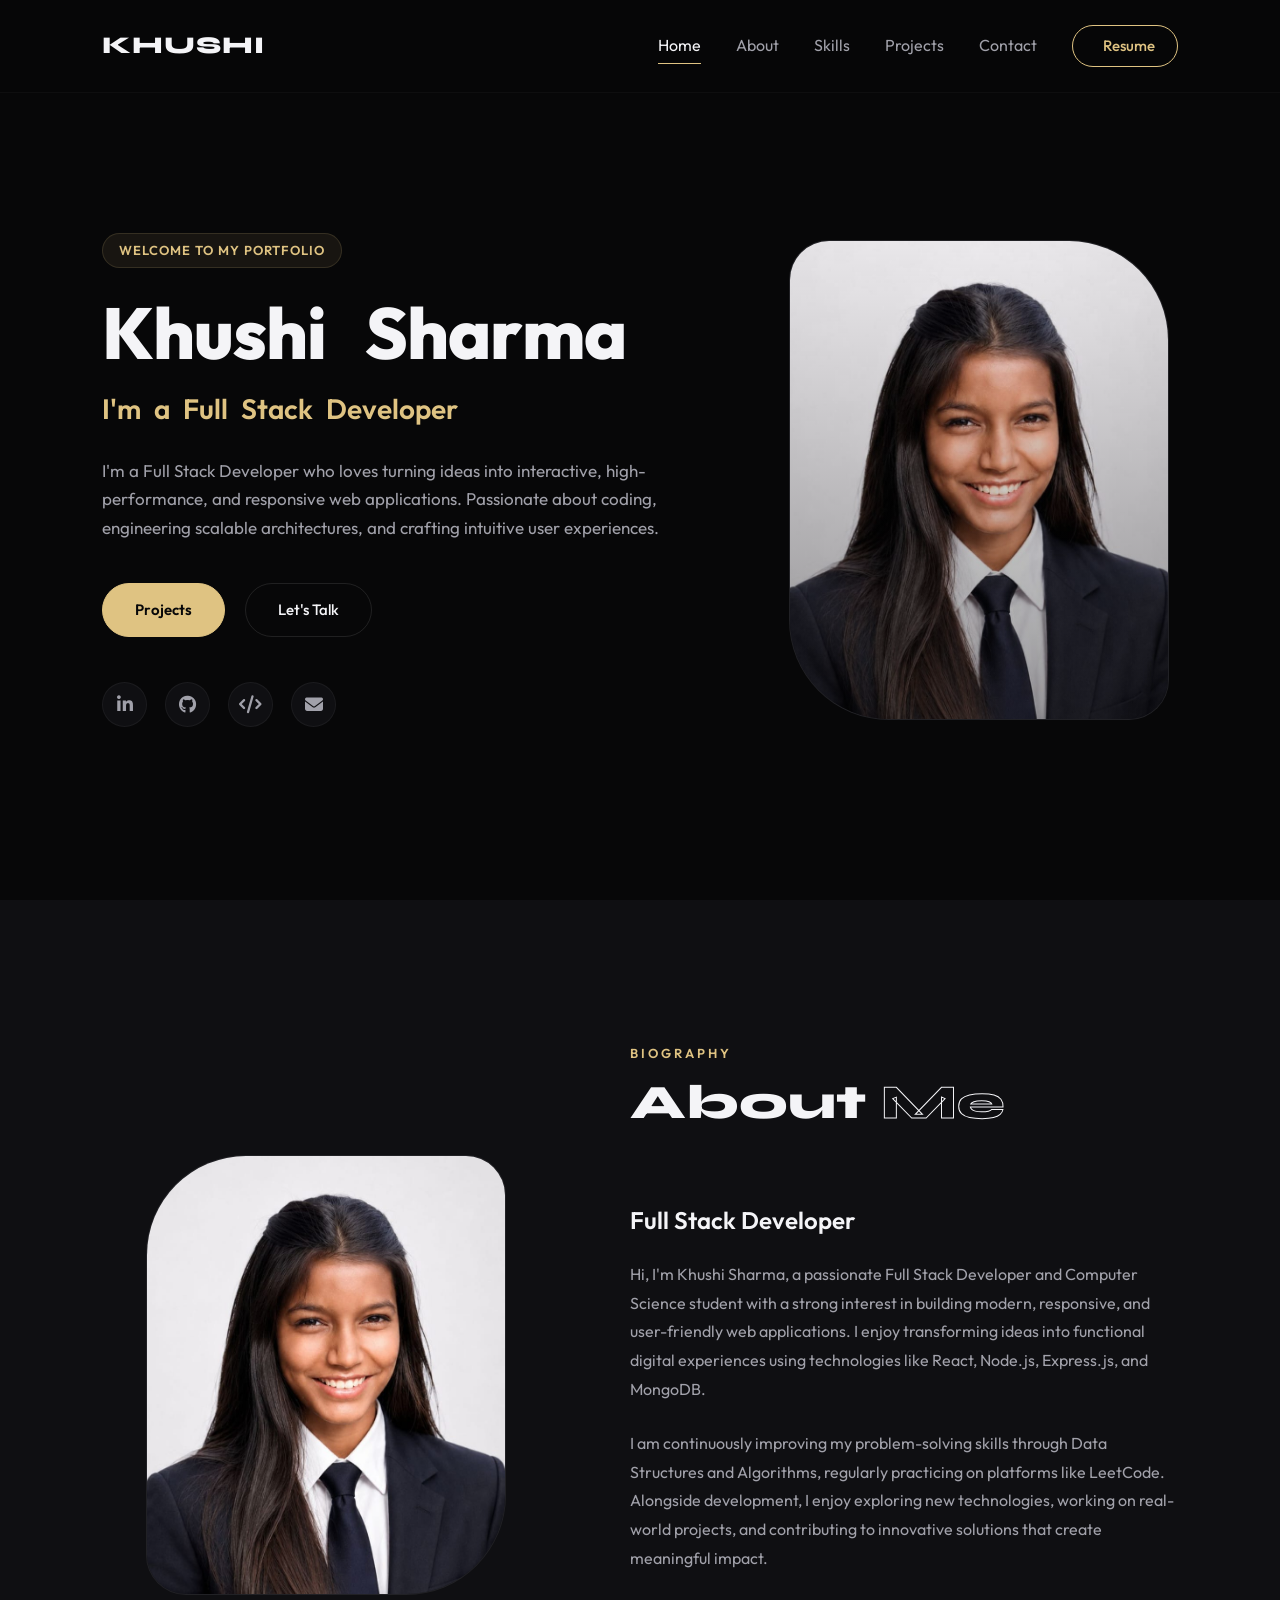
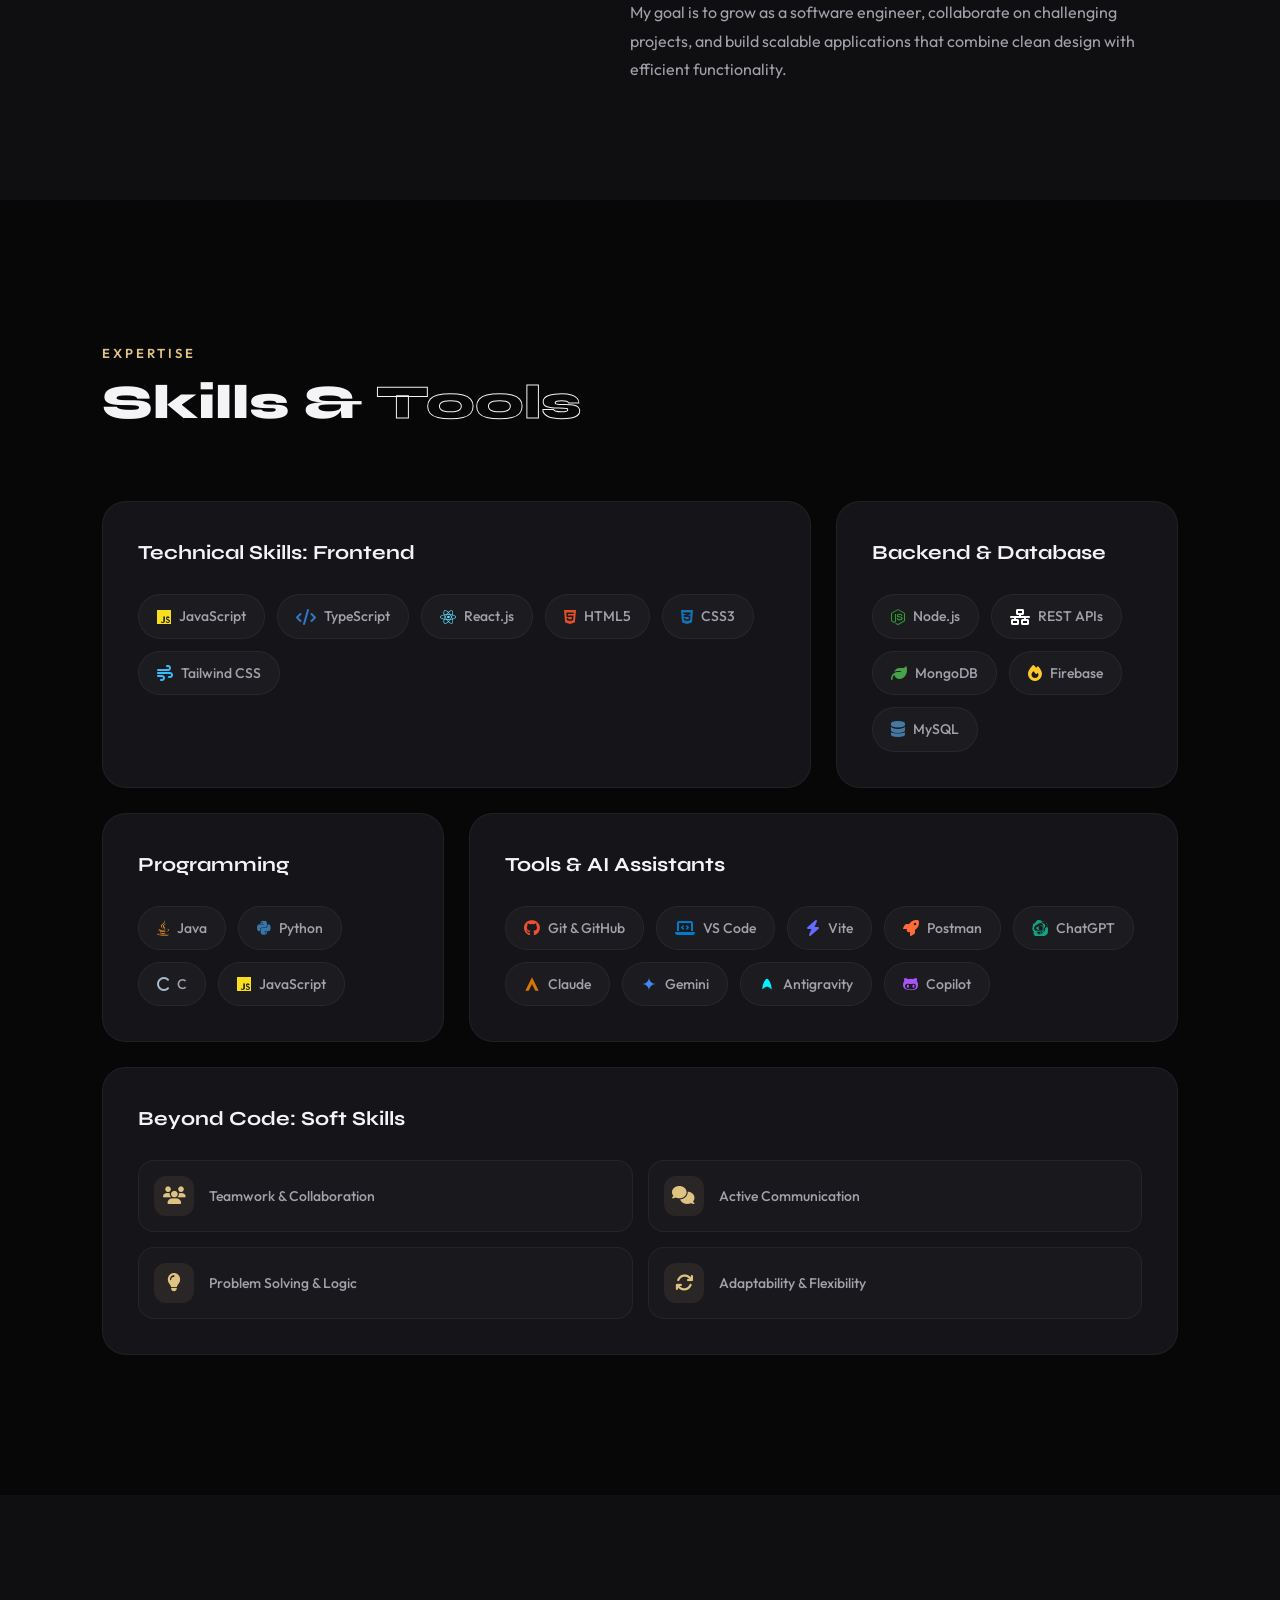
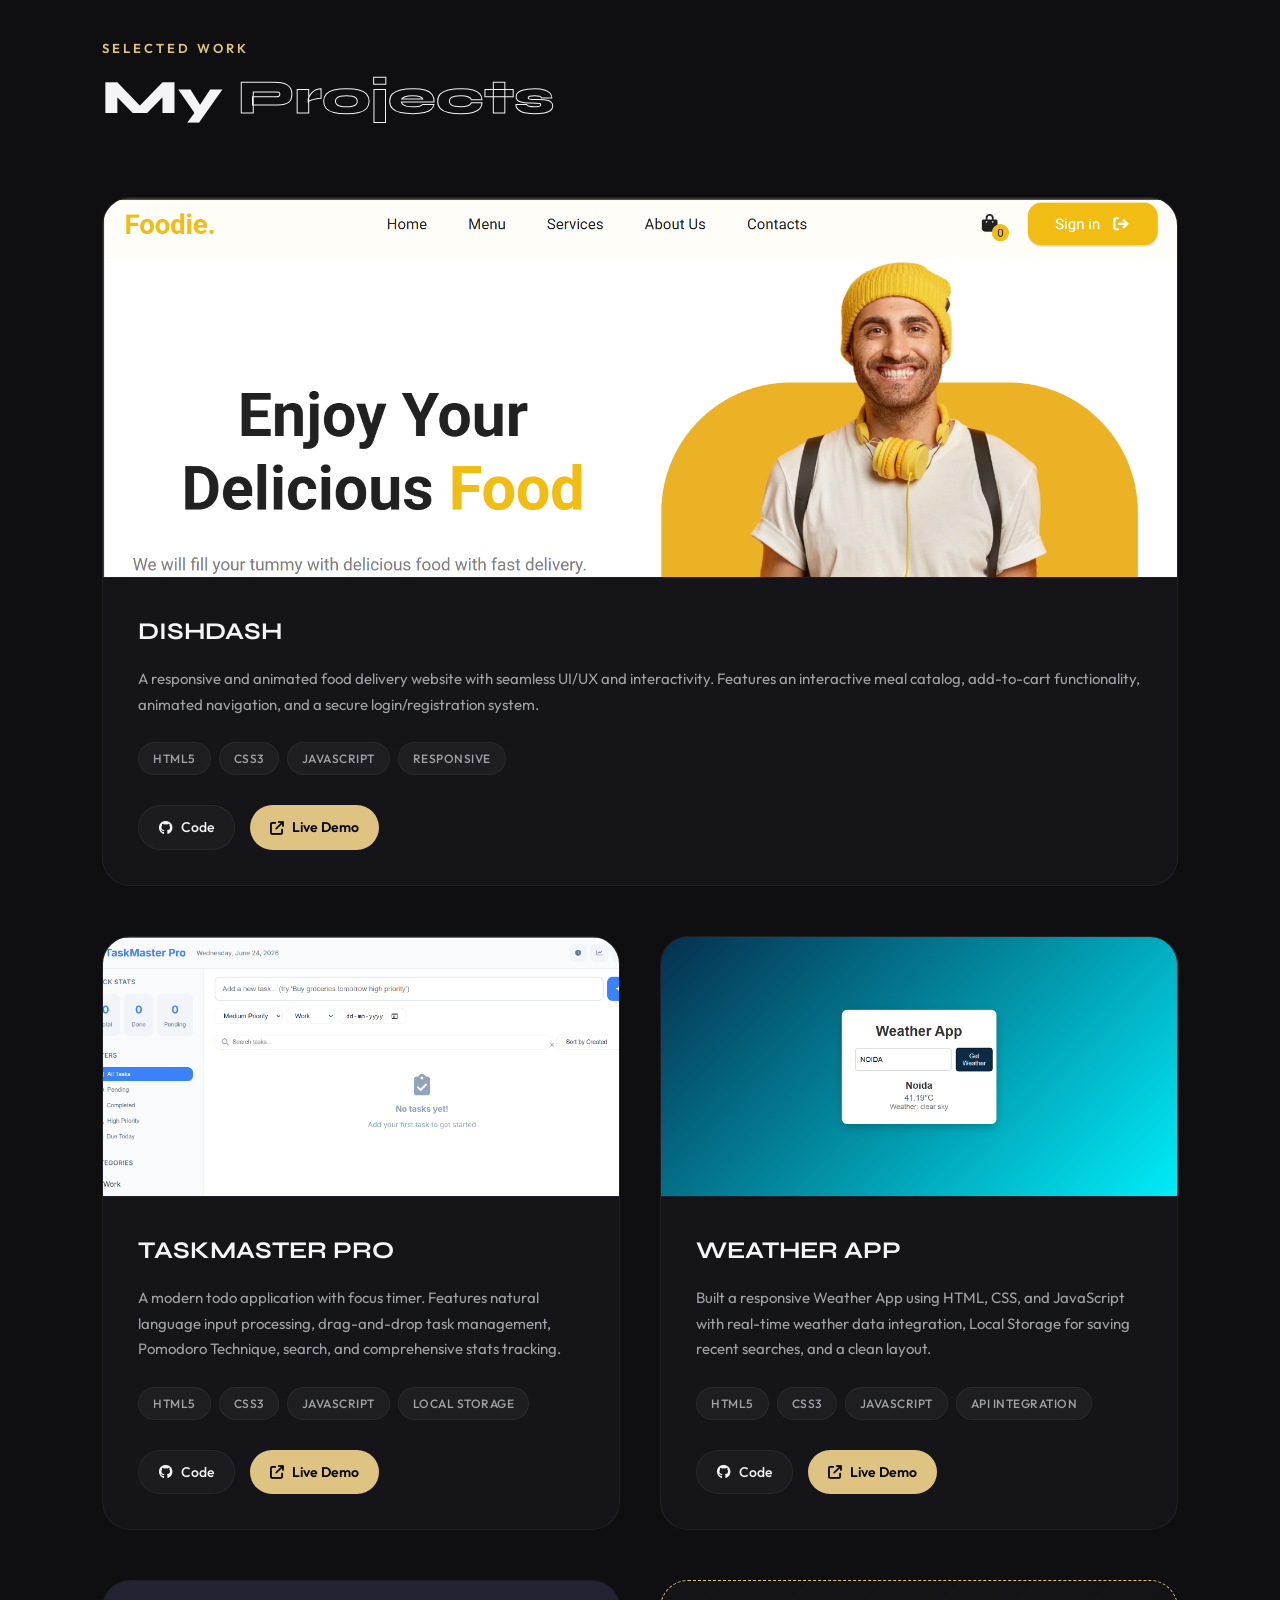
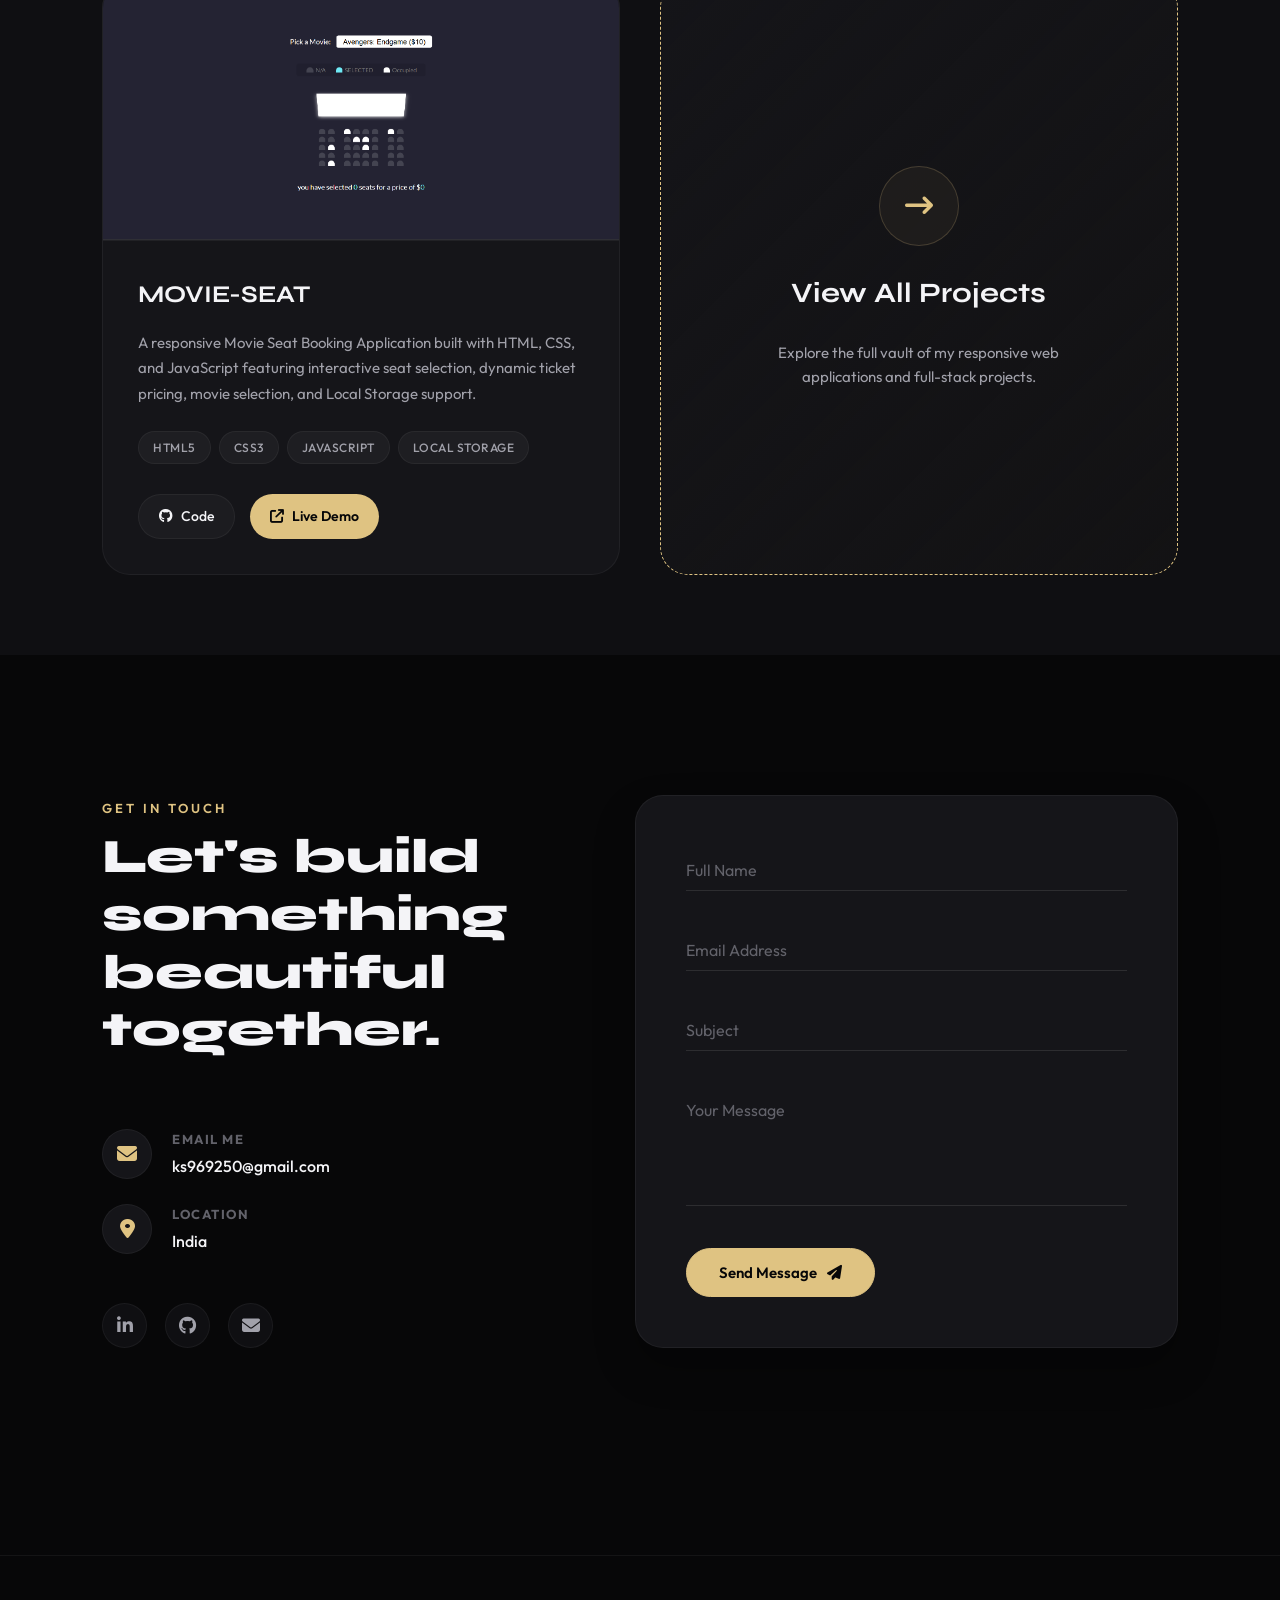
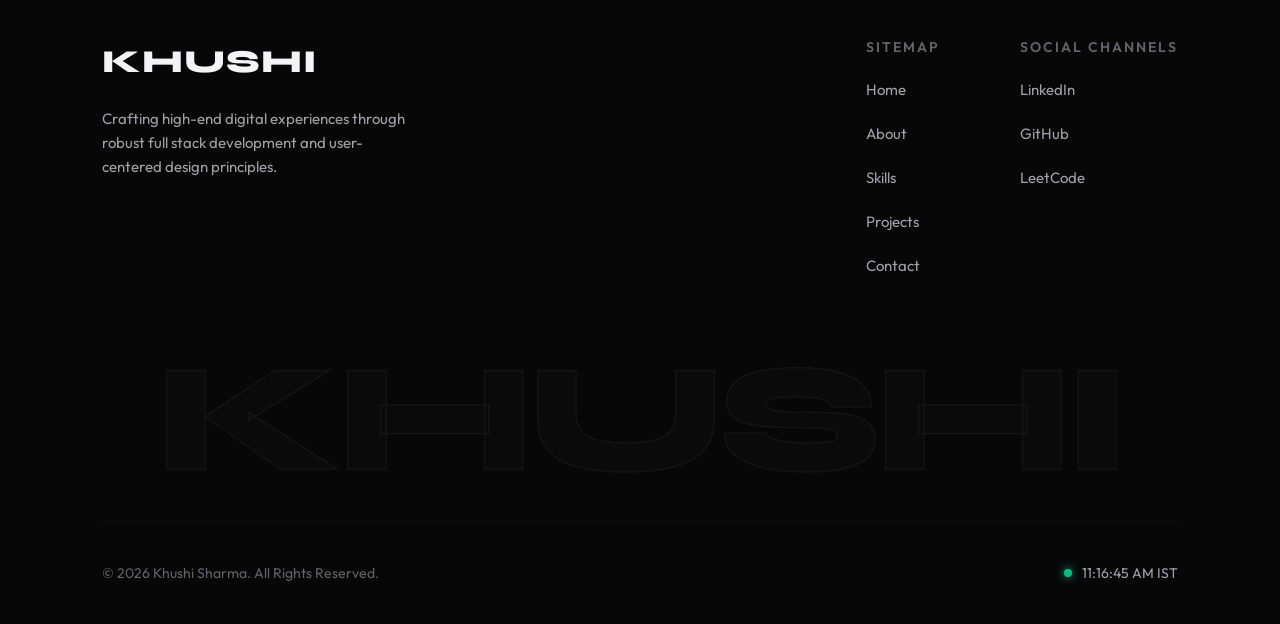
==== commit cfadffa4: "Update portfolio visuals and make changes to the projects and contact pages" ====
--- a/index.html
+++ b/index.html
@@ -3,489 +3,520 @@
 <head>
     <meta charset="UTF-8">
     <meta name="viewport" content="width=device-width, initial-scale=1.0">
-    <title>Khushi's Portfolio</title>
-
-    <!-- Font Awesome -->
+    <title>Khushi Sharma | Portfolio</title>
+    <!-- Meta tags for premium SEO -->
+    <meta name="description" content="Khushi Sharma is an expert Full Stack Developer building premium, interactive, and responsive web applications with a focus on clean typography and modern UX.">
+    
+    <!-- Font Awesome Icons -->
     <link rel="stylesheet" href="https://cdnjs.cloudflare.com/ajax/libs/font-awesome/6.7.2/css/all.min.css">
-
+    <!-- Local Stylesheet -->
     <link rel="stylesheet" href="style.css">
 </head>
 <body>
 
-    <!-- Header Design -->
+    <!-- Page Transition Wipe Overlay -->
+    <div class="page-transition-wipe"></div>
+
+    <!-- Frosted-glass Header Design -->
     <header class="header">
-        <a href="#" class="logo">KHUSHI</a>
-
-</div>
+        <a href="#home" class="logo magnetic">KHUSHI</a>
+
         <i class="fa-solid fa-bars" id="menu-icon"></i>
 
         <nav class="navbar">
-            <a href="#home" class="active">Home</a>
-            <a href="#about">About</a>
-            <a href="#skills">Skills</a>
-            <a href="#projects">Projects</a>
-            <a href="#contact">Contact</a>
+            <a href="#home" class="nav-link active">Home</a>
+            <a href="#about" class="nav-link">About</a>
+            <a href="#skills" class="nav-link">Skills</a>
+            <a href="#projects" class="nav-link">Projects</a>
+            <a href="#contact" class="nav-link">Contact</a>
+            
+            <!-- Highly styled Resume pill button directly to the right of Contact link -->
+            <a href="Resume_Khushi_Sharma (3).pdf" class="resume-btn magnetic" target="_blank">
+                <i class="fa-solid fa-arrow-down-to-bracket"></i> Resume
+            </a>
         </nav>
     </header>
 
-    <!-- Home Section Design -->
+    <!-- Home/Hero Section -->
     <section class="home" id="home">
         <div class="home-content">
-            <span class="sub-tag home-badge">WELCOME TO MY PROTFOLIO</span>
-            <h1>Khushi Sharma</h1>
-            <h3>I'm a <span>Full Stack Developer</span></h3>
-
-            <p>
-               I'm a Full Stack Developer who loves turning ideas into interactive and responsive web applications. Passionate about coding, problem-solving, and learning new technologies.
+            <span class="home-badge animate-in">WELCOME TO MY PORTFOLIO</span>
+            
+            <!-- Split text containers for title animation -->
+            <h1 class="split-text animate-in">Khushi Sharma</h1>
+            <h3 class="split-text animate-in delay-100">I'm a <span>Full Stack Developer</span></h3>
+
+            <p class="animate-in delay-200">
+               I'm a Full Stack Developer who loves turning ideas into interactive, high-performance, and responsive web applications. Passionate about coding, engineering scalable architectures, and crafting intuitive user experiences.
             </p>
 
-           <div class="social-media">
-        <a href="#" target="_blank" style="--icon-color: #0a66c2;"><i class="fa-brands fa-linkedin-in"></i></a>
-        <a href="#" target="_blank" style="--icon-color: #ffffff;"><i class="fa-brands fa-github"></i></a>
-        <a href="#" target="_blank" style="--icon-color: #ffa116;"><i class="fa-solid fa-code"></i></a>
-        <a href="mailto:ks969250@gmail.com" style="--icon-color: #ea4335;"><i class="fa-solid fa-envelope"></i></a>
-    </div>
-            <a href="Resume_Khushi_Sharma (3).pdf" class="btn">  Resume</a>
-              <a href="#projects" class="btn">Projects </a>
-        </div>
-        <div class="home-img">
-            <img src="images/profile.jpeg" alt="">
+            <div class="home-actions animate-in delay-300">
+                <a href="#projects" class="btn-primary magnetic">Projects</a>
+                <a href="#contact" class="btn-secondary magnetic">Let's Talk</a>
+            </div>
+
+            <div class="social-media animate-in delay-400">
+                <a href="https://linkedin.com" target="_blank" class="social-link magnetic" aria-label="LinkedIn"><i class="fa-brands fa-linkedin-in"></i></a>
+                <a href="https://github.com/khushiiish" target="_blank" class="social-link magnetic" aria-label="GitHub"><i class="fa-brands fa-github"></i></a>
+                <a href="https://leetcode.com/u/khushiish/" target="_blank" class="social-link magnetic" aria-label="LeetCode"><i class="fa-solid fa-code"></i></a>
+                <a href="mailto:ks969250@gmail.com" class="social-link magnetic" aria-label="Email"><i class="fa-solid fa-envelope"></i></a>
+            </div>
+        </div>
+        
+        <div class="home-img-wrapper animate-in delay-200">
+            <!-- Asymmetric picture card wrapper with smooth hover scaling -->
+            <div class="home-img">
+                <img src="images/profile.jpeg" alt="Khushi Sharma Profile">
+            </div>
         </div>
     </section>
-    <!-- ABOUT SECTION DESIGN -->
-     <section class="about" id="about">
-        <div class="about-img">
-            <img src="images/profile.jpeg" alt="">
-        </div>
-<div class="about-content">
-    <h2 class="heading">About <span>Me</span></h2>
-    <h3>Full Stack Developer</h3>
-    <p>Hi, I'm Khushi Sharma, a passionate Full Stack Developer and Computer Science student with a strong interest in building modern, responsive, and user-friendly web applications. I enjoy transforming ideas into functional digital experiences using technologies like HTML, CSS, JavaScript, React, Node.js, Express.js, and MongoDB.
-
-I am continuously improving my problem-solving skills through Data Structures and Algorithms, regularly practicing on platforms like LeetCode. Alongside development, I enjoy exploring new technologies, working on real-world projects, and contributing to innovative solutions that create meaningful impact.
-
-My goal is to grow as a software engineer, collaborate on challenging projects, and build scalable applications that combine clean design with efficient functionality.
-
-    </p>
-    
-</div>
-     </section>
-     <!-- SKILLS SECTION DESIGN -->
-     <section class="skills" id="skills">
-        <h2 class="heading">Skills & <span>Tools</span></h2>
-
-        <div class="skills-row">
-            
-            <div class="skills-category">
-                <h3>Technical Skills: Frontend</h3>
-                <div class="skills-content">
-                    <div class="skill-box" style="--skill-color: #f7df1e;">
-                        <i class="fa-brands fa-js"></i>
-                        <span>JavaScript</span>
-                    </div>
-                    <div class="skill-box" style="--skill-color: #3178c6;">
-                        <i class="fa-solid fa-code"></i>
-                        <span>TypeScript</span>
-                    </div>
-                    <div class="skill-box" style="--skill-color: #61dafb;">
-                        <i class="fa-brands fa-react"></i>
-                        <span>React.js</span>
-                    </div>
-                    <div class="skill-box" style="--skill-color: #e34f26;">
-                        <i class="fa-brands fa-html5"></i>
-                        <span>HTML5</span>
-                    </div>
-                    <div class="skill-box" style="--skill-color: #1572b6;">
-                        <i class="fa-brands fa-css3-alt"></i>
-                        <span>CSS3</span>
-                    </div>
-                    <div class="skill-box" style="--skill-color: #38bdf8;">
-                        <i class="fa-solid fa-wind"></i>
-                        <span>Tailwind CSS</span>
-                    </div>
-                </div>
-            </div>
-
-            <div class="skills-category">
-                <h3>Backend</h3>
-                <div class="skills-content">
-                    <div class="skill-box" style="--skill-color: #339933;">
-                        <i class="fa-brands fa-node-js"></i>
-                        <span>Node.js</span>
-                    </div>
-                    <div class="skill-box" style="--skill-color: #fff;">
-                        <i class="fa-solid fa-network-wired"></i>
-                        <span>REST APIs</span>
-                    </div>
-                </div>
-            </div>
-
-            <div class="skills-category">
-                <h3>Database</h3>
-                <div class="skills-content">
-                    <div class="skill-box" style="--skill-color: #47a248;">
-                        <i class="fa-solid fa-leaf"></i>
-                        <span>MongoDB</span>
-                    </div>
-                    <div class="skill-box" style="--skill-color: #ffca28;">
-                        <i class="fa-solid fa-fire"></i>
-                        <span>Firebase</span>
-                    </div>
-                    <div class="skill-box" style="--skill-color: #4479a1;">
-                        <i class="fa-solid fa-database"></i>
-                        <span>MySQL</span>
-                    </div>
-                </div>
-            </div>
-
-            <div class="skills-category">
-                <h3>Tools</h3>
-                <div class="skills-content">
-                    <div class="skill-box" style="--skill-color: #f05032;">
-                        <i class="fa-brands fa-github"></i>
-                        <span>Git & GitHub</span>
-                    </div>
-                    <div class="skill-box" style="--skill-color: #007acc;">
-                        <i class="fa-solid fa-laptop-code"></i>
-                        <span>VS Code</span>
-                    </div>
-                    <div class="skill-box" style="--skill-color: #646cff;">
-                        <i class="fa-solid fa-bolt"></i>
-                        <span>Vite</span>
-                    </div>
-                    <div class="skill-box" style="--skill-color: #ff6c37;">
-                        <i class="fa-solid fa-rocket"></i>
-                        <span>Postman</span>
-                    </div>
-                </div>
-            </div>
-
-            <div class="skills-category">
-                <h3>Programming Skills</h3>
-                <div class="skills-content">
-                    <div class="skill-box" style="--skill-color: #f89820;">
-                        <i class="fa-brands fa-java"></i>
-                        <span>Java</span>
-                    </div>
-                    <div class="skill-box" style="--skill-color: #3776ab;">
-                        <i class="fa-brands fa-python"></i>
-                        <span>Python</span>
-                    </div>
-                    <div class="skill-box" style="--skill-color: #a8b9cc;">
-                        <i class="fa-solid fa-c"></i>
-                        <span>C</span>
-                    </div>
-                    <div class="skill-box" style="--skill-color: #f7df1e;">
-                        <i class="fa-brands fa-js"></i>
-                        <span>JavaScript</span>
-                    </div>
-                </div>
-            </div>
-           <div class="skills-category">
-                <h3>AI Tools</h3>
-                <div class="skills-content">
-                    <div class="skill-box" style="--skill-color: #10a37f;">
-                        <svg class="custom-svg" viewBox="0 0 24 24">
-                            <path d="M22.2819 9.8211a5.9847 5.9847 0 0 0-.5157-4.9108 6.0462 6.0462 0 0 0-6.5098-2.9A6.0651 6.0651 0 0 0 4.9807 4.1818a5.9847 5.9847 0 0 0-3.9588 6.4029 6.0462 6.0462 0 0 0 1.636 6.9056 5.9847 5.9847 0 0 0 .5157 4.9108 6.0462 6.0462 0 0 0 6.5098 2.9 6.0651 6.0651 0 0 0 10.2757-2.1709 5.9847 5.9847 0 0 0 3.9588-6.4029 6.0462 6.0462 0 0 0-1.636-6.9056zm-8.3188 10.4285a4.4223 4.4223 0 0 1-2.9234-.8471l.044-.0253 4.6074-2.6586a.8236.8236 0 0 0 .4127-.7146V9.4589l1.4137.815a4.4172 4.4172 0 0 1 2.2136 3.8242 4.4364 4.4364 0 0 1-5.768 4.1515zM7.1856 18.0664a4.4259 4.4259 0 0 1-.7261-2.9547l.044.0254 4.6074 2.6585a.8236.8236 0 0 0 .8254 0l5.6675-3.2709v1.6302a4.4172 4.4172 0 0 1-3.3216 4.2882 4.4364 4.4364 0 0 1-7.0966-2.3767zM4.3218 9.3871a4.4259 4.4259 0 0 1 2.1973-2.1076v.0507l-.001 5.317a.8236.8236 0 0 0 .4127.7146l5.6675 3.2709-1.4137.815a4.4172 4.4172 0 0 1-5.5352-1.0125 4.4364 4.4364 0 0 1-1.3276-7.0481zm12.4924-1.3207a4.4223 4.4223 0 0 1 .7261 2.9547l-.044-.0254-4.6074-2.6585a.8236.8236 0 0 0-.8254 0L6.396 11.608V9.9778a4.4172 4.4172 0 0 1 3.3216-4.2882 4.4364 4.4364 0 0 1 7.0966 2.3768zm2.8638 4.4795l.001-5.317a.8236.8236 0 0 0-.4127-.7146L13.6004 3.244l1.4137-.815a4.4172 4.4172 0 0 1 5.5352 1.0125 4.4364 4.4364 0 0 1 1.3276 7.0481 4.4259 4.4259 0 0 1-2.1973 2.1076V12.546zm-9.6382-2.7188l3.6933-2.1312 3.6933 2.1312v4.2624l-3.6933 2.1312-3.6933-2.1312V9.8272z"/>
-                        </svg>
-                        <span>ChatGPT</span>
-                    </div>
-                    <div class="skill-box" style="--skill-color: #d97706;">
-                        <svg class="custom-svg" viewBox="0 0 24 24">
-                            <path d="M12 2 L 2 22 L 7 22 L 12 12 L 17 22 L 22 22 Z"/>
-                        </svg>
-                        <span>Claude</span>
-                    </div>
-                    <div class="skill-box" style="--skill-color: #4285f4;">
-                        <svg class="custom-svg" viewBox="0 0 24 24">
-                            <path d="M12 2 C 12 7.5, 16.5 12, 22 12 C 16.5 12, 12 16.5, 12 22 C 12 16.5, 7.5 12, 2 12 C 7.5 12, 12 7.5, 12 2 Z"/>
-                        </svg>
-                        <span>Gemini</span>
-                    </div>
-                    <div class="skill-box" style="--skill-color: #00f2fe;">
-                        <svg class="custom-svg" viewBox="0 0 24 24">
-                            <path d="M 5 20 C 5 13, 9 4, 12 4 C 15 4, 19 13, 19 20 C 17.5 20, 16 16, 12 16 C 8 16, 6.5 20, 5 20 Z"/>
-                        </svg>
-                        <span>Antigravity</span>
-                    </div>
-                    <div class="skill-box" style="--skill-color: #a855f7;">
-                        <svg class="custom-svg" viewBox="0 0 24 24">
-                            <path d="M19.16 10.88c-.62-.16-1.42-.32-2.32-.42a12.8 12.8 0 0 0-3.36-4.52C11.66 4.3 9.4 3.32 7.14 3.32c-1.5 0-2.68.4-3.5 1.18-.84.8-.84 2.12 0 3.2 1.04 1.34 2.82 2.16 5.06 2.38.74.08 1.54.1 2.38.1 1.08 0 2.22-.04 3.42-.12a14.24 14.24 0 0 1 3.2 4.42c.86 1.62 1.24 3.12.98 4.1-.22.84-.86 1.4-1.8 1.4-1.2 0-2.66-.62-4.14-1.84a14.88 14.88 0 0 1-3.64-4.8 10.42 10.42 0 0 1-1.34.08c-2.36 0-4.32-.24-5.64-.7-.66-.22-1.12-.54-1.34-.88-.2-.32-.2-.7 0-1.04.28-.46.88-.86 1.76-1.14.92-.3 2.1-.46 3.48-.46.34 0 .68.02 1.04.04A15.36 15.36 0 0 0 6.64 5.92c-.6-.48-.96-.82-1.08-1.04-.12-.22-.1-.48.06-.7.22-.3.68-.52 1.34-.52 1.46 0 3.28.82 5.06 2.36a14.8 14.8 0 0 1 3.56 4.62c.74.08 1.46.18 2.14.32 1.36.28 2.36.68 2.92 1.12.52.4.78.88.78 1.4 0 .6-.32 1.16-.94 1.62-.72.52-1.74.88-2.98 1.02-.38.04-.78.06-1.18.06-.82 0-1.68-.06-2.58-.2a13.38 13.38 0 0 0 2.94 3.7c1.18.96 2.32 1.44 3.26 1.44.62 0 1.08-.24 1.34-.68.22-.38.22-.84 0-1.36-.28-.62-.84-1.38-1.64-2.22z"/>
-                        </svg>
-                        <span>GitHub Copilot</span>
-                    </div>
-                </div>
-            </div>
-
-        </div>
-        
-
-            <div class="soft-skills-container">
-                <div class="soft-header">
-                    <span class="sub-tag">Beyond Code</span>
-                    <h2>Soft Skills</h2>
-                </div>
-
-                <div class="soft-grid">
-                    <div class="soft-card">
-                        <div class="icon-sq"><i class="fa-solid fa-users"></i></div>
-                        <span>Teamwork</span>
-                    </div>
-                    <div class="soft-card">
-                        <div class="icon-sq"><i class="fa-solid fa-message"></i></div>
-                        <span>Communication</span>
-                    </div>
-                    <div class="soft-card">
-                        <div class="icon-sq"><i class="fa-solid fa-lightbulb"></i></div>
-                        <span>Problem Solving</span>
-                    </div>
-                    <div class="soft-card">
-                        <div class="icon-sq"><i class="fa-solid fa-arrows-rotate"></i></div>
-                        <span>Adaptability</span>
-                    </div>
-                    <div class="soft-card">
-                        <div class="icon-sq"><i class="fa-solid fa-clock"></i></div>
-                        <span>Time Management</span>
-                    </div>
-                    <div class="soft-card">
-                        <div class="icon-sq"><i class="fa-solid fa-shield-halved"></i></div>
-                        <span>Leadership</span>
-                    </div>
-                    <div class="soft-card">
-                        <div class="icon-sq"><i class="fa-solid fa-brain"></i></div>
-                        <span>Critical Thinking</span>
-                    </div>
-                    <div class="soft-card">
-                        <div class="icon-sq"><i class="fa-solid fa-handshake"></i></div>
-                        <span>Collaboration</span>
-                    </div>
-                </div>
-            </div>
+
+    <!-- About Section -->
+    <section class="about" id="about">
+        <div class="container">
+            <div class="about-container">
+                <div class="about-img-wrapper animate-in">
+                    <!-- Asymmetric geometric container for about image -->
+                    <div class="about-img">
+                        <img src="images/profile.jpeg" alt="Khushi Sharma About">
+                    </div>
+                </div>
+                <div class="about-content animate-in delay-100">
+                    <div class="section-header">
+                        <span class="section-subtitle">Biography</span>
+                        <h2 class="section-title">About <span>Me</span></h2>
+                    </div>
+                    <h3>Full Stack Developer</h3>
+                    <p>
+                        Hi, I'm Khushi Sharma, a passionate Full Stack Developer and Computer Science student with a strong interest in building modern, responsive, and user-friendly web applications. I enjoy transforming ideas into functional digital experiences using technologies like React, Node.js, Express.js, and MongoDB.
+                    </p>
+                    <p>
+                        I am continuously improving my problem-solving skills through Data Structures and Algorithms, regularly practicing on platforms like LeetCode. Alongside development, I enjoy exploring new technologies, working on real-world projects, and contributing to innovative solutions that create meaningful impact.
+                    </p>
+                    <p>
+                        My goal is to grow as a software engineer, collaborate on challenging projects, and build scalable applications that combine clean design with efficient functionality.
+                    </p>
+                </div>
+            </div>
+        </div>
     </section>
-    <!-- Project SECTION DESIGN -->
-     <section class="projects" id="projects">
-        <h2 class="heading">My <span>Projects</span></h2>
-
-        <div class="projects-grid">
-
-            <!-- PROJECT 1 -->
-            <div class="project-card">
-                <div class="project-img">
-                    <img src="images/DISHDASH.png" alt="Project 1">
-                </div>
-                <div class="project-content">
-                    <h3>DISHDASH</h3>
-                    <p>A responsive and animated food delivery website with seamless UI/UX and interactivity. Features an interactive meal catalog, add-to-cart functionality, animated navigation, and a secure login/registration system.</p>
-                    
-                    <div class="tech-stack">
-                        <span>HTML5</span>
-                        <span>CSS3</span>
-                        <span>JAVASCRIPT</span>
-                        <span>Responsive Design</span>
-                    </div>
-
-                    <div class="project-btns">
-                        <a href="https://github.com/khushiiish/DISHDASH.git" target="_blank" class="p-btn code-btn">
-                            <i class="fa-brands fa-github"></i> Code
-                        </a>
-                        <a href="https://dishdash-khushi.vercel.app/" target="_blank" class="p-btn demo-btn">
-                            <i class="fa-solid fa-arrow-up-right-from-square"></i> Live Demo
-                        </a>
-                    </div>
-                </div>
-            </div>
-
-            <!-- PROJECT 2 -->
-            <div class="project-card">
-                <div class="project-img">
-                    <img src="images/TASK-MASTER.png" alt="Project 2">
-                </div>
-                <div class="project-content">
-                    <h3>TASKMASTER PRO - ADVANCED TODO APP</h3>
-                    <p>A comprehensive, modern todo list application with dark mode, focus timer, and AI-inspired features. Features natural language input processing, drag-and-drop task management, focus timer (Pomodoro technique), advanced filtering, search, and comprehensive statistics tracking.</p>
-                    
-                    <div class="tech-stack">
-                        <span>HTML5</span>
-                        <span>CSS3</span>
-                        <span>JAVASCRIPT</span>
-                        <span>Local Storage</span>
-                        <span>Responsive Design</span>
-                    </div>
-
-                    <div class="project-btns">
-                        <a href="https://github.com/khushiiish/ADVANCED-TODO-APP.git" target="_blank" class="p-btn code-btn">
-                            <i class="fa-brands fa-github"></i> Code
-                        </a>
-                        <a href="https://advanced-todo-app-khushi.vercel.app/" target="_blank" class="p-btn demo-btn">
-                            <i class="fa-solid fa-arrow-up-right-from-square"></i> Live Demo
-                        </a>
-                    </div>
-                </div>
-            </div>
-
-            <!-- PROJECT 3 -->
-            <div class="project-card">
-                <div class="project-img">
-                    <img src="images/WEATHER.png" alt="Project 3">
-                </div>
-                <div class="project-content">
-                    <h3>WEATHER APP</h3>
-                    <p>Built a responsive Weather App using HTML, CSS, and JavaScript with real-time weather data integration, Local Storage for saving recent searches, and a clean user-friendly interface optimized for all screen sizes.</p>
-                    
-                    <div class="tech-stack">
-                        <span>HTML5</span>
-                        <span>CSS3</span>
-                        <span>JAVASCRIPT</span>
-                         <span>Local Storage</span>
-                        <span>Responsive Design</span>
-                    </div>
-
-                    <div class="project-btns">
-                        <a href="https://github.com/khushiiish/weather.git" target="_blank" class="p-btn code-btn">
-                            <i class="fa-brands fa-github"></i> Code
-                        </a>
-                        <a href="https://weather-chi-kohl.vercel.app/" target="_blank" class="p-btn demo-btn">
-                            <i class="fa-solid fa-arrow-up-right-from-square"></i> Live Demo
-                        </a>
-                    </div>
-                </div>
-            </div>
-
-            <!-- PROJECT 4 -->
-            <div class="project-card">
-                <div class="project-img">
-                    <img src="images/MOVIE-SEAT.png" alt="Project 4">
-                </div>
-                <div class="project-content">
-                    <h3>MOVIE-SEAT</h3>
-                    <p>A responsive Movie Seat Booking Application built with HTML, CSS, and JavaScript featuring interactive seat selection, dynamic ticket pricing, movie selection, and Local Storage support for saving user choices across sessions..</p>
-                    
-                    <div class="tech-stack">
-                         <span>HTML5</span>
-                        <span>CSS3</span>
-                        <span>JAVASCRIPT</span>
-                         <span>Local Storage</span>
-                        <span>Responsive Design</span>
-                    </div>
-
-                    <div class="project-btns">
-                        <a href="https://github.com/khushiiish/Movie_Seat.git" target="_blank" class="p-btn code-btn">
-                            <i class="fa-brands fa-github"></i> Code
-                        </a>
-                        <a href="https://movie-seat-ten.vercel.app/" target="_blank" class="p-btn demo-btn">
-                            <i class="fa-solid fa-arrow-up-right-from-square"></i> Live Demo
-                        </a>
-                    </div>
-                </div>
-            </div>
-
-            <!-- PROJECT 5 -->
-            <div class="project-card">
-                <div class="project-img">
-                    <img src="images/EXPENSE-TRACKER.png" alt="Project 5">
-                </div>
-                <div class="project-content">
-                    <h3>EXPENSE-TRACKER</h3>
-                    <p>A responsive Expense Tracker built with HTML, CSS, and JavaScript that helps users manage personal finances by tracking income and expenses, maintaining transaction history, calculating balances dynamically, and storing data using Local Storage..</p>
-                    
-                    <div class="tech-stack">
-                         <span>HTML5</span>
-                        <span>CSS3</span>
-                        <span>JAVASCRIPT</span>
-                         <span>Local Storage</span>
+
+    <!-- Bento Skills Section -->
+    <section class="skills" id="skills">
+        <div class="container">
+            <div class="section-header animate-in">
+                <span class="section-subtitle">Expertise</span>
+                <h2 class="section-title">Skills &amp; <span>Tools</span></h2>
+            </div>
+
+            <!-- Bento Layout Grid -->
+            <div class="bento-grid">
+                
+                <!-- Box 1 (double-col): Frontend Development -->
+                <div class="bento-card double-col animate-in">
+                    <h3>Technical Skills: Frontend</h3>
+                    <div class="skills-list">
+                        <div class="skill-tag" style="--skill-color: #f7df1e;">
+                            <i class="fa-brands fa-js"></i>
+                            <span>JavaScript</span>
+                        </div>
+                        <div class="skill-tag" style="--skill-color: #3178c6;">
+                            <i class="fa-solid fa-code"></i>
+                            <span>TypeScript</span>
+                        </div>
+                        <div class="skill-tag" style="--skill-color: #61dafb;">
+                            <i class="fa-brands fa-react"></i>
+                            <span>React.js</span>
+                        </div>
+                        <div class="skill-tag" style="--skill-color: #e34f26;">
+                            <i class="fa-brands fa-html5"></i>
+                            <span>HTML5</span>
+                        </div>
+                        <div class="skill-tag" style="--skill-color: #1572b6;">
+                            <i class="fa-brands fa-css3-alt"></i>
+                            <span>CSS3</span>
+                        </div>
+                        <div class="skill-tag" style="--skill-color: #38bdf8;">
+                            <i class="fa-solid fa-wind"></i>
+                            <span>Tailwind CSS</span>
+                        </div>
+                    </div>
+                </div>
+
+                <!-- Box 2 (single-col): Backend & Databases -->
+                <div class="bento-card animate-in delay-100">
+                    <h3>Backend &amp; Database</h3>
+                    <div class="skills-list">
+                        <div class="skill-tag" style="--skill-color: #339933;">
+                            <i class="fa-brands fa-node-js"></i>
+                            <span>Node.js</span>
+                        </div>
+                        <div class="skill-tag" style="--skill-color: #ffffff;">
+                            <i class="fa-solid fa-network-wired"></i>
+                            <span>REST APIs</span>
+                        </div>
+                        <div class="skill-tag" style="--skill-color: #47a248;">
+                            <i class="fa-solid fa-leaf"></i>
+                            <span>MongoDB</span>
+                        </div>
+                        <div class="skill-tag" style="--skill-color: #ffca28;">
+                            <i class="fa-solid fa-fire"></i>
+                            <span>Firebase</span>
+                        </div>
+                        <div class="skill-tag" style="--skill-color: #4479a1;">
+                            <i class="fa-solid fa-database"></i>
+                            <span>MySQL</span>
+                        </div>
+                    </div>
+                </div>
+
+                <!-- Box 3 (single-col): Languages -->
+                <div class="bento-card animate-in">
+                    <h3>Programming</h3>
+                    <div class="skills-list">
+                        <div class="skill-tag" style="--skill-color: #f89820;">
+                            <i class="fa-brands fa-java"></i>
+                            <span>Java</span>
+                        </div>
+                        <div class="skill-tag" style="--skill-color: #3776ab;">
+                            <i class="fa-brands fa-python"></i>
+                            <span>Python</span>
+                        </div>
+                        <div class="skill-tag" style="--skill-color: #a8b9cc;">
+                            <i class="fa-solid fa-c"></i>
+                            <span>C</span>
+                        </div>
+                        <div class="skill-tag" style="--skill-color: #f7df1e;">
+                            <i class="fa-brands fa-js"></i>
+                            <span>JavaScript</span>
+                        </div>
+                    </div>
+                </div>
+
+                <!-- Box 4 (double-col): Core Tools & AI Assistants -->
+                <div class="bento-card double-col animate-in delay-100">
+                    <h3>Tools &amp; AI Assistants</h3>
+                    <div class="skills-list">
+                        <div class="skill-tag" style="--skill-color: #f05032;">
+                            <i class="fa-brands fa-github"></i>
+                            <span>Git &amp; GitHub</span>
+                        </div>
+                        <div class="skill-tag" style="--skill-color: #007acc;">
+                            <i class="fa-solid fa-laptop-code"></i>
+                            <span>VS Code</span>
+                        </div>
+                        <div class="skill-tag" style="--skill-color: #646cff;">
+                            <i class="fa-solid fa-bolt"></i>
+                            <span>Vite</span>
+                        </div>
+                        <div class="skill-tag" style="--skill-color: #ff6c37;">
+                            <i class="fa-solid fa-rocket"></i>
+                            <span>Postman</span>
+                        </div>
+                        <div class="skill-tag" style="--skill-color: #10a37f;">
+                            <svg class="custom-svg" viewBox="0 0 24 24">
+                                <path d="M22.2819 9.8211a5.9847 5.9847 0 0 0-.5157-4.9108 6.0462 6.0462 0 0 0-6.5098-2.9A6.0651 6.0651 0 0 0 4.9807 4.1818a5.9847 5.9847 0 0 0-3.9588 6.4029 6.0462 6.0462 0 0 0 1.636 6.9056 5.9847 5.9847 0 0 0 .5157 4.9108 6.0462 6.0462 0 0 0 6.5098 2.9 6.0651 6.0651 0 0 0 10.2757-2.1709 5.9847 5.9847 0 0 0 3.9588-6.4029 6.0462 6.0462 0 0 0-1.636-6.9056zm-8.3188 10.4285a4.4223 4.4223 0 0 1-2.9234-.8471l.044-.0253 4.6074-2.6586a.8236.8236 0 0 0 .4127-.7146V9.4589l1.4137.815a4.4172 4.4172 0 0 1 2.2136 3.8242 4.4364 4.4364 0 0 1-5.768 4.1515zM7.1856 18.0664a4.4259 4.4259 0 0 1-.7261-2.9547l.044.0254 4.6074 2.6585a.8236.8236 0 0 0 .8254 0l5.6675-3.2709v1.6302a4.4172 4.4172 0 0 1-3.3216 4.2882 4.4364 4.4364 0 0 1-7.0966-2.3767zM4.3218 9.3871a4.4259 4.4259 0 0 1 2.1973-2.1076v.0507l-.001 5.317a.8236.8236 0 0 0 .4127.7146l5.6675 3.2709-1.4137.815a4.4172 4.4172 0 0 1-5.5352-1.0125 4.4364 4.4364 0 0 1-1.3276-7.0481zm12.4924-1.3207a4.4223 4.4223 0 0 1 .7261 2.9547l-.044-.0254-4.6074-2.6585a.8236.8236 0 0 0-.8254 0L6.396 11.608V9.9778a4.4172 4.4172 0 0 1 3.3216-4.2882 4.4364 4.4364 0 0 1 7.0966 2.3768zm2.8638 4.4795l.001-5.317a.8236.8236 0 0 0-.4127-.7146L13.6004 3.244l1.4137-.815a4.4172 4.4172 0 0 1 5.5352 1.0125 4.4364 4.4364 0 0 1 1.3276 7.0481 4.4259 4.4259 0 0 1-2.1973 2.1076V12.546zm-9.6382-2.7188l3.6933-2.1312 3.6933 2.1312v4.2624l-3.6933 2.1312-3.6933-2.1312V9.8272z"/>
+                            </svg>
+                            <span>ChatGPT</span>
+                        </div>
+                        <div class="skill-tag" style="--skill-color: #d97706;">
+                            <svg class="custom-svg" viewBox="0 0 24 24">
+                                <path d="M12 2 L 2 22 L 7 22 L 12 12 L 17 22 L 22 22 Z"/>
+                            </svg>
+                            <span>Claude</span>
+                        </div>
+                        <div class="skill-tag" style="--skill-color: #4285f4;">
+                            <svg class="custom-svg" viewBox="0 0 24 24">
+                                <path d="M12 2 C 12 7.5, 16.5 12, 22 12 C 16.5 12, 12 16.5, 12 22 C 12 16.5, 7.5 12, 2 12 C 7.5 12, 12 7.5, 12 2 Z"/>
+                            </svg>
+                            <span>Gemini</span>
+                        </div>
+                        <div class="skill-tag" style="--skill-color: #00f2fe;">
+                            <svg class="custom-svg" viewBox="0 0 24 24">
+                                <path d="M 5 20 C 5 13, 9 4, 12 4 C 15 4, 19 13, 19 20 C 17.5 20, 16 16, 12 16 C 8 16, 6.5 20, 5 20 Z"/>
+                            </svg>
+                            <span>Antigravity</span>
+                        </div>
+                        <div class="skill-tag" style="--skill-color: #a855f7;">
+                            <i class="fa-brands fa-github-alt"></i>
+                            <span>Copilot</span>
+                        </div>
+                    </div>
+                </div>
+
+                <!-- Box 5 (triple-col): Beyond Code (Soft Skills) -->
+                <div class="bento-card double-col animate-in" style="grid-column: span 3;">
+                    <h3>Beyond Code: Soft Skills</h3>
+                    <div class="soft-skills-grid">
+                        <div class="soft-skill-box">
+                            <div class="soft-icon"><i class="fa-solid fa-users"></i></div>
+                            <span>Teamwork &amp; Collaboration</span>
+                        </div>
+                        <div class="soft-skill-box">
+                            <div class="soft-icon"><i class="fa-solid fa-comments"></i></div>
+                            <span>Active Communication</span>
+                        </div>
+                        <div class="soft-skill-box">
+                            <div class="soft-icon"><i class="fa-solid fa-lightbulb"></i></div>
+                            <span>Problem Solving &amp; Logic</span>
+                        </div>
+                        <div class="soft-skill-box">
+                            <div class="soft-icon"><i class="fa-solid fa-arrows-rotate"></i></div>
+                            <span>Adaptability &amp; Flexibility</span>
+                        </div>
+                    </div>
+                </div>
+
+            </div>
+        </div>
+    </section>
+
+    <!-- Projects Section (Asymmetric Grid showing exactly 4 items + 5th CTA Card) -->
+    <section class="projects" id="projects">
+        <div class="container">
+            <div class="section-header animate-in">
+                <span class="section-subtitle">Selected Work</span>
+                <h2 class="section-title">My <span>Projects</span></h2>
+            </div>
+
+            <div class="projects-grid">
+                <!-- PROJECT 1 (Large Span) -->
+                <div class="project-card large-span animate-in">
+                    <div class="project-img">
+                        <img src="images/DISHDASH.png" alt="DISHDASH - Food Delivery Platform">
+                    </div>
+                    <div class="project-content">
+                        <div>
+                            <h3>DISHDASH</h3>
+                            <p>A responsive and animated food delivery website with seamless UI/UX and interactivity. Features an interactive meal catalog, add-to-cart functionality, animated navigation, and a secure login/registration system.</p>
+                            <div class="project-tech-stack">
+                                <span>HTML5</span>
+                                <span>CSS3</span>
+                                <span>JavaScript</span>
+                                <span>Responsive</span>
+                            </div>
+                        </div>
+                        <div class="project-actions">
+                            <a href="https://github.com/khushiiish/DISHDASH.git" target="_blank" class="project-btn code magnetic">
+                                <i class="fa-brands fa-github"></i> Code
+                            </a>
+                            <a href="https://dishdash-khushi.vercel.app/" target="_blank" class="project-btn live magnetic">
+                                <i class="fa-solid fa-arrow-up-right-from-square"></i> Live Demo
+                            </a>
+                        </div>
+                    </div>
+                </div>
+
+                <!-- PROJECT 2 (Standard Span) -->
+                <div class="project-card animate-in">
+                    <div class="project-img">
+                        <img src="images/TASK-MASTER.png" alt="TASKMASTER PRO - Advanced Todo App">
+                    </div>
+                    <div class="project-content">
+                        <div>
+                            <h3>TASKMASTER PRO</h3>
+                            <p>A modern todo application with focus timer. Features natural language input processing, drag-and-drop task management, Pomodoro Technique, search, and comprehensive stats tracking.</p>
+                            <div class="project-tech-stack">
+                                <span>HTML5</span>
+                                <span>CSS3</span>
+                                <span>JavaScript</span>
+                                <span>Local Storage</span>
+                            </div>
+                        </div>
+                        <div class="project-actions">
+                            <a href="https://github.com/khushiiish/ADVANCED-TODO-APP.git" target="_blank" class="project-btn code magnetic">
+                                <i class="fa-brands fa-github"></i> Code
+                            </a>
+                            <a href="https://advanced-todo-app-khushi.vercel.app/" target="_blank" class="project-btn live magnetic">
+                                <i class="fa-solid fa-arrow-up-right-from-square"></i> Live Demo
+                            </a>
+                        </div>
+                    </div>
+                </div>
+
+                <!-- PROJECT 3 (Standard Span) -->
+                <div class="project-card animate-in delay-100">
+                    <div class="project-img">
+                        <img src="images/WEATHER.png" alt="Weather Forecast Application">
+                    </div>
+                    <div class="project-content">
+                        <div>
+                            <h3>WEATHER APP</h3>
+                            <p>Built a responsive Weather App using HTML, CSS, and JavaScript with real-time weather data integration, Local Storage for saving recent searches, and a clean layout.</p>
+                            <div class="project-tech-stack">
+                                <span>HTML5</span>
+                                <span>CSS3</span>
+                                <span>JavaScript</span>
+                                <span>API Integration</span>
+                            </div>
+                        </div>
+                        <div class="project-actions">
+                            <a href="https://github.com/khushiiish/weather.git" target="_blank" class="project-btn code magnetic">
+                                <i class="fa-brands fa-github"></i> Code
+                            </a>
+                            <a href="https://weather-chi-kohl.vercel.app/" target="_blank" class="project-btn live magnetic">
+                                <i class="fa-solid fa-arrow-up-right-from-square"></i> Live Demo
+                            </a>
+                        </div>
+                    </div>
+                </div>
+
+                <!-- PROJECT 4 (Standard Span) -->
+                <div class="project-card animate-in">
+                    <div class="project-img">
+                        <img src="images/MOVIE-SEAT.png" alt="Movie Seat Booking App">
+                    </div>
+                    <div class="project-content">
+                        <div>
+                            <h3>MOVIE-SEAT</h3>
+                            <p>A responsive Movie Seat Booking Application built with HTML, CSS, and JavaScript featuring interactive seat selection, dynamic ticket pricing, movie selection, and Local Storage support.</p>
+                            <div class="project-tech-stack">
+                                <span>HTML5</span>
+                                <span>CSS3</span>
+                                <span>JavaScript</span>
+                                <span>Local Storage</span>
+                            </div>
+                        </div>
+                        <div class="project-actions">
+                            <a href="https://github.com/khushiiish/Movie_Seat.git" target="_blank" class="project-btn code magnetic">
+                                <i class="fa-brands fa-github"></i> Code
+                            </a>
+                            <a href="https://movie-seat-ten.vercel.app/" target="_blank" class="project-btn live magnetic">
+                                <i class="fa-solid fa-arrow-up-right-from-square"></i> Live Demo
+                            </a>
+                        </div>
+                    </div>
+                </div>
+
+                <!-- 5TH CARD: View All Projects Redirect -->
+                <div class="view-all-card animate-in delay-100" onclick="navigateToProjects()">
+                    <div class="view-all-content">
+                        <div class="view-all-icon">
+                            <i class="fa-solid fa-arrow-right-long"></i>
+                        </div>
+                        <h3>View All Projects</h3>
+                        <p>Explore the full vault of my responsive web applications and full-stack projects.</p>
+                    </div>
+                </div>
+
+            </div>
+        </div>
+    </section>
+
+    <!-- Revamped High-End Contact Section -->
+    <section class="contact" id="contact">
+        <div class="container">
+            <div class="contact-grid">
+                
+                <!-- Left Side: Typographic header and active social channels -->
+                <div class="contact-info animate-in">
+                    <div>
+                        <div class="section-header">
+                            <span class="section-subtitle">Get In Touch</span>
+                            <h2 class="contact-title">Let's build something beautiful together.</h2>
+                        </div>
                         
-                    </div>
-
-                    <div class="project-btns">
-                        <a href="https://github.com/khushiiish/expense-tracker.git" target="_blank" class="p-btn code-btn">
-                            <i class="fa-brands fa-github"></i> Code
-                        </a>
-                        <a href="https://expense-tracker-ecru-beta-21.vercel.app/" target="_blank" class="p-btn demo-btn">
-                            <i class="fa-solid fa-arrow-up-right-from-square"></i> Live Demo
-                        </a>
-                    </div>
-                </div>
-            </div>
-
-            <!-- PROJECT 6 -->
-            <div class="project-card">
-                <div class="project-img">
-                    <img src="images/BLOG-PLATFORM.png" alt="Project 6">
-                </div>
-                <div class="project-content">
-                    <h3>BLOG-PLATFORM</h3>
-                    <p>A responsive Blog Platform built with HTML, CSS, and JavaScript featuring post creation, editing, deletion, search functionality, and Local Storage integration for persistent content management and an enhanced user experience.</p>
-                    
-                    <div class="tech-stack">
-                          <span>HTML5</span>
-                        <span>CSS3</span>
-                        <span>JAVASCRIPT</span>
-                         <span>Local Storage</span>
-                    </div>
-
-                    <div class="project-btns">
-                        <a href="https://github.com/khushiiish/BLOG-PLATFORM.git" target="_blank" class="p-btn code-btn">
-                            <i class="fa-brands fa-github"></i> Code
-                        </a>
-                        <a href="https://blog-platform-seven-ruby.vercel.app/" target="_blank" class="p-btn demo-btn">
-                            <i class="fa-solid fa-arrow-up-right-from-square"></i> Live Demo
-                        </a>
-                    </div>
-                </div>
-            </div>
-
+                        <div class="contact-details">
+                            <div class="contact-item">
+                                <div class="contact-icon"><i class="fa-solid fa-envelope"></i></div>
+                                <div class="contact-text">
+                                    <h4>Email Me</h4>
+                                    <a href="mailto:ks969250@gmail.com">ks969250@gmail.com</a>
+                                </div>
+                            </div>
+                            <div class="contact-item">
+                                <div class="contact-icon"><i class="fa-solid fa-location-dot"></i></div>
+                                <div class="contact-text">
+                                    <h4>Location</h4>
+                                    <p>India</p>
+                                </div>
+                            </div>
+                        </div>
+                    </div>
+
+                    <div class="social-media">
+                        <a href="https://linkedin.com" target="_blank" class="social-link magnetic" aria-label="LinkedIn"><i class="fa-brands fa-linkedin-in"></i></a>
+                        <a href="https://github.com/khushiiish" target="_blank" class="social-link magnetic" aria-label="GitHub"><i class="fa-brands fa-github"></i></a>
+                        <a href="mailto:ks969250@gmail.com" class="social-link magnetic" aria-label="Email"><i class="fa-solid fa-envelope"></i></a>
+                    </div>
+                </div>
+
+                <!-- Right Side: Minimal floating label input form -->
+                <div class="contact-form-wrapper animate-in delay-200">
+                    <form class="contact-form" action="https://formspree.io/f/ks969250@gmail.com" method="POST">
+                        <div class="form-group">
+                            <input type="text" name="name" id="form-name" class="form-input" placeholder=" " required autocomplete="off">
+                            <label for="form-name" class="form-label">Full Name</label>
+                            <div class="form-line"></div>
+                        </div>
+                        <div class="form-group">
+                            <input type="email" name="email" id="form-email" class="form-input" placeholder=" " required autocomplete="off">
+                            <label for="form-email" class="form-label">Email Address</label>
+                            <div class="form-line"></div>
+                        </div>
+                        <div class="form-group">
+                            <input type="text" name="subject" id="form-subject" class="form-input" placeholder=" " required autocomplete="off">
+                            <label for="form-subject" class="form-label">Subject</label>
+                            <div class="form-line"></div>
+                        </div>
+                        <div class="form-group">
+                            <textarea name="message" id="form-message" class="form-input" placeholder=" " required autocomplete="off"></textarea>
+                            <label for="form-message" class="form-label">Your Message</label>
+                            <div class="form-line"></div>
+                        </div>
+                        <button type="submit" class="btn-primary magnetic">Send Message <i class="fa-solid fa-paper-plane"></i></button>
+                    </form>
+                </div>
+
+            </div>
         </div>
     </section>
-    <!-- EXPERIENCE / TIMELINE SECTION DESIGN -->
-    <!-- <section class="experience" id="experience">
-        <h2 class="heading">My <span>Journey</span></h2>
-        <div class="timeline">
-            <div class="timeline-container left">
-                <div class="timeline-content">
-                    <span class="timeline-date">2024 - Present</span>
-                    <h3>Full Stack Developer (Freelance / Personal Projects)</h3>
-                    <p>Built and deployed production-ready web applications. Focused on optimizing database queries in MongoDB, designing intuitive UI layouts using Tailwind CSS, and ensuring cross-browser performance scaling.</p>
-                </div>
-            </div>
-            <div class="timeline-container right">
-                <div class="timeline-content">
-                    <span class="timeline-date">2024</span>
-                    <h3>Hackathon Contributor & Open Source</h3>
-                    <p>Collaborated within agile environments to architect frontend workflows under strict deadlines. Practiced clean version control management (Git) and resolved codebase conflicts elegantly.</p>
-                </div>
-            </div>
-            <div class="timeline-container left">
-                <div class="timeline-content">
-                    <span class="timeline-date">2022 - Present</span>
-                    <h3>Computer Science & Engineering Student</h3>
-                    <p>Deepening foundational expertise in Data Structures, Algorithms, Object-Oriented Programming (Java/Python), and Database Management Systems. Consistently solving complex code puzzles on LeetCode.</p>
-                </div>
-            </div>
-        </div>
-    </section>
-
-    CONTACT SECTION DESIGN -->
-    <!-- <section class="contact" id="contact">
-        <h2 class="heading">Contact <span>Me!</span></h2>
-        
-        <!-- Replace 'your_formspree_id' with your actual Formspree endpoint string when ready -->
-        <!-- <form action="https://formspree.io/f/ks969250@gmail.com" method="POST">
-            <div class="input-box">
-                <input type="text" name="name" placeholder="Full Name" required>
-                <input type="email" name="email" placeholder="Email Address" required>
-            </div>
-            <div class="input-box">
-                <input type="number" name="phone" placeholder="Mobile Number">
-                <input type="text" name="subject" placeholder="Email Subject" required>
-            </div>
-            <textarea name="message" cols="30" rows="10" placeholder="Your Message" required></textarea>
-            <button type="submit" class="btn">Send Message</button>
-        </form>
-    </section> -->
-      -->
-
-
+
+    <!-- Revamped Footer Block -->
+    <footer class="footer">
+        <div class="container">
+            <div class="footer-top">
+                <div class="footer-brand">
+                    <a href="#home" class="logo">KHUSHI</a>
+                    <p>Crafting high-end digital experiences through robust full stack development and user-centered design principles.</p>
+                </div>
+                
+                <div class="footer-links-grid">
+                    <div class="footer-column">
+                        <h4>Sitemap</h4>
+                        <a href="#home">Home</a>
+                        <a href="#about">About</a>
+                        <a href="#skills">Skills</a>
+                        <a href="#projects">Projects</a>
+                        <a href="#contact">Contact</a>
+                    </div>
+                    <div class="footer-column">
+                        <h4>Social Channels</h4>
+                        <a href="https://linkedin.com" target="_blank">LinkedIn</a>
+                        <a href="https://github.com/khushiiish" target="_blank">GitHub</a>
+                        <a href="https://leetcode.com/u/khushiish/" target="_blank">LeetCode</a>
+                    </div>
+                </div>
+            </div>
+
+            <!-- Massive typographic signature in background -->
+            <div class="footer-signature">
+                <h2>KHUSHI</h2>
+            </div>
+
+            <div class="footer-bottom">
+                <p>&copy; 2026 Khushi Sharma. All Rights Reserved.</p>
+                
+                <!-- Local time clock ticking in IST -->
+                <div class="footer-clock">
+                    <span class="pulse"></span>
+                    <span id="timezone-clock">Loading local time...</span>
+                </div>
+            </div>
+        </div>
+    </footer>
+
+    <!-- Local Script -->
     <script src="script.js"></script>
-
 </body>
 </html>
--- a/style.css
+++ b/style.css
@@ -1,5 +1,24 @@
-@import url('https://fonts.googleapis.com/css2?family=Poppins:wght=300;400;500;600;700;800;900&display=swap');
-
+@import url('https://fonts.googleapis.com/css2?family=Inter:wght@300;400;500;600&family=Outfit:wght@300;400;500;600;700;800&family=Syne:wght@700;800&display=swap');
+
+:root {
+    --bg-dark: #070708;
+    --bg-surface: #0f0f12;
+    --bg-card: #151519;
+    --border-color: rgba(255, 255, 255, 0.05);
+    --border-hover: rgba(223, 195, 130, 0.25);
+    --text-primary: #f4f4f7;
+    --text-secondary: #a1a1aa;
+    --text-muted: #62626a;
+    --accent: #dfc382; /* Champagne Gold */
+    --accent-rgb: 223, 195, 130;
+    --accent-hover: #eed59f;
+    --font-title: 'Syne', sans-serif;
+    --font-body: 'Outfit', sans-serif;
+    --transition-smooth: all 0.5s cubic-bezier(0.16, 1, 0.3, 1);
+    --transition-fast: all 0.25s ease;
+}
+
+/* --- Global Reset --- */
 * {
     margin: 0;
     padding: 0;
@@ -7,455 +26,614 @@
     text-decoration: none;
     border: none;
     outline: none;
+    font-family: var(--font-body);
+}
+
+html {
+    font-size: 62.5%; /* 1rem = 10px */
     scroll-behavior: smooth;
-    font-family: 'Poppins', sans-serif;
-}
-
-:root {
-    --bg-color: #1f242d;
-    --second-bg-color: #323946;
-    --text-color: #fff;
-    --main-color: #0ef;
-}
-
-html {
-    font-size: 62.5%;
+    background-color: var(--bg-dark);
+    color: var(--text-primary);
     overflow-x: hidden;
 }
 
 body {
-    background: var(--bg-color);
-    color: var(--text-color);
-}
-
+    font-size: 1.6rem;
+    line-height: 1.6;
+    background-color: var(--bg-dark);
+    color: var(--text-primary);
+    -webkit-font-smoothing: antialiased;
+}
+
+/* --- Scrollbar Customization --- */
+::-webkit-scrollbar {
+    width: 0.8rem;
+}
+::-webkit-scrollbar-track {
+    background: var(--bg-dark);
+}
+::-webkit-scrollbar-thumb {
+    background: rgba(255, 255, 255, 0.1);
+    border-radius: 9999px;
+}
+::-webkit-scrollbar-thumb:hover {
+    background: var(--accent);
+}
+
+/* --- Layout Utility Classes --- */
 section {
     min-height: 100vh;
-    padding: 10rem 9% 2rem;
-}
-
-/* --- HEADER --- */
+    padding: 14rem 8% 8rem;
+    position: relative;
+}
+
+.container {
+    max-width: 120rem;
+    margin: 0 auto;
+    width: 100%;
+}
+
+.btn-primary {
+    display: inline-flex;
+    align-items: center;
+    justify-content: center;
+    gap: 1rem;
+    background: var(--accent);
+    color: var(--bg-dark);
+    font-weight: 600;
+    font-size: 1.5rem;
+    padding: 1.4rem 3.2rem;
+    border-radius: 9999px;
+    border: 1px solid var(--accent);
+    cursor: pointer;
+    transition: var(--transition-smooth);
+}
+
+.btn-primary:hover {
+    background: transparent;
+    color: var(--accent);
+    box-shadow: 0 8px 24px rgba(223, 195, 130, 0.15);
+}
+
+.btn-secondary {
+    display: inline-flex;
+    align-items: center;
+    justify-content: center;
+    gap: 1rem;
+    background: transparent;
+    color: var(--text-primary);
+    font-weight: 500;
+    font-size: 1.5rem;
+    padding: 1.4rem 3.2rem;
+    border-radius: 9999px;
+    border: 1px solid rgba(255, 255, 255, 0.1);
+    cursor: pointer;
+    transition: var(--transition-smooth);
+}
+
+.btn-secondary:hover {
+    border-color: var(--accent);
+    color: var(--accent);
+    background: rgba(223, 195, 130, 0.02);
+}
+
+/* --- Section Heading --- */
+.section-header {
+    margin-bottom: 7rem;
+    position: relative;
+}
+
+.section-subtitle {
+    font-size: 1.3rem;
+    font-weight: 600;
+    color: var(--accent);
+    text-transform: uppercase;
+    letter-spacing: 0.3rem;
+    display: inline-block;
+    margin-bottom: 1rem;
+}
+
+.section-title {
+    font-family: var(--font-title);
+    font-size: 4.8rem;
+    font-weight: 800;
+    line-height: 1.2;
+    color: var(--text-primary);
+}
+
+.section-title span {
+    font-family: var(--font-title);
+    color: transparent;
+    -webkit-text-stroke: 1px var(--text-primary);
+}
+
+/* --- PAGE TRANSITION OVERLAY --- */
+.page-transition-wipe {
+    position: fixed;
+    top: 0;
+    left: 0;
+    width: 100%;
+    height: 100%;
+    background-color: var(--accent);
+    z-index: 9999;
+    transform: translateY(100%);
+    pointer-events: none;
+    transition: transform 0.6s cubic-bezier(0.85, 0, 0.15, 1);
+}
+.page-transition-wipe.active {
+    transform: translateY(0);
+}
+.page-transition-wipe.exit {
+    transform: translateY(-100%);
+}
+
+/* --- HEADER / NAVBAR --- */
 .header {
     position: fixed;
     top: 0;
     left: 0;
     width: 100%;
-    padding: 2rem 9%;
-    background: var(--bg-color);
+    padding: 2.5rem 8%;
+    background: rgba(7, 7, 8, 0.65);
+    backdrop-filter: blur(20px);
+    -webkit-backdrop-filter: blur(20px);
+    border-bottom: 1px solid rgba(255, 255, 255, 0.03);
     display: flex;
     justify-content: space-between;
     align-items: center;
-    z-index: 100;
-    box-shadow: 0 .1rem 1rem rgba(0, 0, 0, 0.2);
+    z-index: 1000;
+    transition: var(--transition-smooth);
+}
+
+.header.scrolled {
+    padding: 1.8rem 8%;
+    background: rgba(7, 7, 8, 0.85);
+    box-shadow: 0 10px 30px rgba(0, 0, 0, 0.3);
 }
 
 .logo {
-    font-size: 2.5rem;
-    color: var(--text-color);
+    font-family: var(--font-title);
+    font-size: 2.4rem;
+    font-weight: 800;
+    color: var(--text-primary);
+    letter-spacing: 0.1rem;
+    transition: var(--transition-fast);
+}
+
+.logo:hover {
+    color: var(--accent);
+}
+
+.navbar {
+    display: flex;
+    align-items: center;
+}
+
+.nav-link {
+    font-size: 1.6rem;
+    font-weight: 400;
+    color: var(--text-secondary);
+    margin-left: 3.5rem;
+    position: relative;
+    transition: var(--transition-fast);
+    padding: 0.5rem 0;
+}
+
+.nav-link::after {
+    content: '';
+    position: absolute;
+    bottom: 0;
+    left: 0;
+    width: 0;
+    height: 1px;
+    background-color: var(--accent);
+    transition: var(--transition-fast);
+}
+
+.nav-link:hover::after,
+.nav-link.active::after {
+    width: 100%;
+}
+
+.nav-link:hover,
+.nav-link.active {
+    color: var(--text-primary);
+}
+
+.resume-btn {
+    margin-left: 3.5rem;
+    border: 1px solid var(--accent);
+    color: var(--accent);
+    font-size: 1.5rem;
+    font-weight: 500;
+    padding: 0.8rem 2.2rem;
+    border-radius: 9999px;
+    background: transparent;
+    transition: var(--transition-smooth);
+    display: inline-flex;
+    align-items: center;
+    gap: 0.8rem;
+}
+
+.resume-btn:hover {
+    background: var(--accent);
+    color: var(--bg-dark);
+    transform: translateY(-2px);
+    box-shadow: 0 6px 20px rgba(223, 195, 130, 0.15);
+}
+
+#menu-icon {
+    font-size: 2.8rem;
+    color: var(--text-primary);
+    cursor: pointer;
+    display: none;
+}
+
+/* --- HOME HERO SECTION --- */
+.home {
+    display: flex;
+    justify-content: space-between;
+    align-items: center;
+    gap: 8rem;
+    min-height: 100vh;
+}
+
+.home-content {
+    flex: 1.2;
+    display: flex;
+    flex-direction: column;
+    align-items: flex-start;
+}
+
+.home-badge {
+    background: rgba(223, 195, 130, 0.08);
+    color: var(--accent);
+    padding: 0.6rem 1.6rem;
+    font-size: 1.3rem;
     font-weight: 600;
-    cursor: default;
-}
-
-.navbar a {
+    border-radius: 9999px;
+    border: 1px solid rgba(223, 195, 130, 0.15);
+    margin-bottom: 2.5rem;
+    letter-spacing: 0.1rem;
+}
+
+.home-content h1 {
+    font-family: var(--font-title);
+    font-size: 7.2rem;
+    font-weight: 800;
+    line-height: 1.1;
+    margin-bottom: 1.5rem;
+    letter-spacing: -0.1rem;
+}
+
+.home-content h3 {
+    font-size: 2.8rem;
+    font-weight: 400;
+    color: var(--text-secondary);
+    margin-bottom: 2.5rem;
+}
+
+.home-content h3 span {
+    color: var(--accent);
+    font-weight: 600;
+}
+
+.home-content p {
     font-size: 1.7rem;
-    color: var(--text-color);
-    margin-left: 4rem;
-    transition: .3s;
-}
-
-.navbar a:hover,
-.navbar a.active {
-    color: var(--main-color);
-}
-
-#menu-icon {
-    font-size: 3.6rem;
-    color: var(--text-color);
-    display: none;
-}
-
-/* --- HOME SECTION --- */
-.home {
-    display: flex;
-    justify-content: center;
-    align-items: center;
-    gap: 4rem; /* Added gap to prevent elements from crashing into each other */
-}
-
-.home-content {
-    flex: 1;
-}
-
-.home-content h3 {
-    font-size: 3.2rem;
-    font-weight: 700;
-}
-
-.home-content h3:nth-of-type(2) {
-    margin-bottom: 2rem;
-}
-
-.home-badge {
-    display: inline-block;
-    margin-bottom: 1.8rem;
-    font-size: 1.4rem;
-    padding: .8rem 2.2rem;
-}
-
-span {
-    color: var(--main-color);
-}
-
-.home-content h1 {
-    font-size: 5.6rem;
-    font-weight: 700;
-    line-height: 1.3;
-}
-
-.home-content p {
-    font-size: 1.6rem;
-    line-height: 1.6;
-    margin-bottom: 2rem;
-}
-
-.social-media a {
+    color: var(--text-secondary);
+    line-height: 1.7;
+    margin-bottom: 4rem;
+    max-width: 58rem;
+}
+
+.home-actions {
+    display: flex;
+    gap: 2rem;
+    margin-bottom: 4.5rem;
+}
+
+.social-media {
+    display: flex;
+    gap: 1.8rem;
+}
+
+.social-link {
     display: inline-flex;
     justify-content: center;
     align-items: center;
-    width: 4rem;
-    height: 4rem;
-    background: transparent;
-    border: .2rem solid var(--icon-color, var(--main-color));
+    width: 4.5rem;
+    height: 4.5rem;
+    background: var(--bg-surface);
+    border: 1px solid var(--border-color);
     border-radius: 50%;
-    font-size: 2rem;
-    color: var(--icon-color, var(--main-color));
-    margin: 3rem 1.5rem 3rem 0;
-    transition: .5s ease;
-}
-
-.social-media a:hover {
-    background: var(--icon-color, var(--main-color));
-    color: var(--bg-color);
-    box-shadow: 0 0 1rem var(--icon-color, var(--main-color));
-}
-
-.btn-box {
-    display: flex;
-    gap: 1.5rem;
-}
-
-.btn {
-    display: inline-block;
-    padding: 1rem 2.8rem;
-    background: var(--main-color);
-    border-radius: 4rem;
-    box-shadow: 0 0 1rem var(--main-color);
-    font-size: 1.6rem;
-    color: var(--bg-color);
-    letter-spacing: .1rem;
-    font-weight: 600;
-    transition: .5s ease;
-    margin-right: 1.5rem; /* Added spatial separation for home buttons */
-}
-
-.btn:hover {
-    box-shadow: none;
-    background: transparent;
-    color: var(--main-color);
-    border: .2rem solid var(--main-color);
+    font-size: 1.8rem;
+    color: var(--text-secondary);
+    transition: var(--transition-smooth);
+}
+
+.social-link:hover {
+    color: var(--bg-dark);
+    background: var(--accent);
+    border-color: var(--accent);
+    transform: translateY(-3px);
+    box-shadow: 0 8px 20px rgba(223, 195, 130, 0.2);
+}
+
+.home-img-wrapper {
+    flex: 0.8;
+    display: flex;
+    justify-content: center;
+    align-items: center;
 }
 
 .home-img {
-    width: 35vw;
-    height: 35vw;
-    border-radius: 50%;
+    position: relative;
+    width: 38rem;
+    height: 48rem;
+    border-radius: 40px 100px 40px 100px;
     overflow: hidden;
-    display: flex;
-    justify-content: center;
-    align-items: center;
-    box-shadow: 0 0 2rem var(--main-color);
-    animation: floatImage 4s ease-in-out infinite; /* Added the animation hook here */
-}  
+    border: 1px solid var(--border-color);
+    transition: var(--transition-smooth);
+    background: var(--bg-card);
+}
+
+.home-img::before {
+    content: '';
+    position: absolute;
+    inset: 0;
+    background: linear-gradient(to top, rgba(7, 7, 8, 0.4), transparent);
+    z-index: 1;
+}
 
 .home-img img {
     width: 100%;
     height: 100%;
     object-fit: cover;
-}
-
-@keyframes floatImage {
-    0% { transform: translateY(0); }
-    50% { transform: translateY(-2.4rem); }
-    100% { transform: translateY(0); }
+    transition: transform 0.8s cubic-bezier(0.16, 1, 0.3, 1);
+}
+
+.home-img:hover {
+    transform: scale(1.02) rotate(-1deg);
+    border-color: var(--accent);
+    box-shadow: 0 30px 60px rgba(0, 0, 0, 0.6), 0 0 40px rgba(223, 195, 130, 0.08);
+}
+
+.home-img:hover img {
+    transform: scale(1.06);
 }
 
 /* --- ABOUT SECTION --- */
 .about {
+    background: var(--bg-surface);
+}
+
+.about-container {
+    display: flex;
+    align-items: center;
+    gap: 8rem;
+}
+
+.about-img-wrapper {
+    flex: 0.9;
     display: flex;
     justify-content: center;
-    align-items: center;
-    gap: 4rem;
-    background: var(--second-bg-color);
 }
 
 .about-img {
-    flex: 1;
-    display: flex;
-    justify-content: center;
+    position: relative;
+    width: 36rem;
+    height: 44rem;
+    border-radius: 100px 40px 100px 40px;
+    overflow: hidden;
+    border: 1px solid var(--border-color);
+    background: var(--bg-card);
+    transition: var(--transition-smooth);
 }
 
 .about-img img {
-    width: 30vw;
-    border-radius: 50%;
-    border: .2rem solid var(--main-color);
-    box-shadow: 0 0 2rem var(--main-color);
+    width: 100%;
+    height: 100%;
+    object-fit: cover;
+    transition: transform 0.8s cubic-bezier(0.16, 1, 0.3, 1);
+}
+
+.about-img:hover {
+    transform: scale(1.02) rotate(1deg);
+    border-color: var(--accent);
+    box-shadow: 0 30px 60px rgba(0, 0, 0, 0.6), 0 0 40px rgba(223, 195, 130, 0.08);
+}
+
+.about-img:hover img {
+    transform: scale(1.06);
 }
 
 .about-content {
-    flex: 1;
-}
-
-.heading {
-    text-align: left;
-    font-size: 4.5rem;
+    flex: 1.1;
+}
+
+.about-content h3 {
+    font-size: 2.4rem;
+    color: var(--text-primary);
     margin-bottom: 2rem;
-}
-
-.about-content h3 {
-    font-size: 2.6rem;
-    margin-bottom: 1rem;
+    font-weight: 600;
 }
 
 .about-content p {
     font-size: 1.6rem;
-    line-height: 1.6;
-    margin-bottom: 2rem;
-}
-
-/* --- SKILLS SECTION --- */
+    color: var(--text-secondary);
+    line-height: 1.8;
+    margin-bottom: 2.5rem;
+}
+
+/* --- BENTO SKILLS & TOOLS SECTION --- */
 .skills {
-    background: var(--bg-color);
-    min-height: auto;
-    padding-bottom: 7rem;
-}
-
-.skills .heading {
-    text-align: center;
-    margin-bottom: 5rem;
-}
-
-.skills-row {
-    display: flex;
-    flex-direction: column;
-    align-items: center;
-    gap: 4rem;
-}
-
-.skills-category {
-    background: transparent;
-    padding: 2rem 0;
-    width: 100%;
-    max-width: 80rem;
-}
-
-.skills-category h3 {
-    font-size: 2.4rem;
+    background: var(--bg-dark);
+}
+
+.bento-grid {
+    display: grid;
+    grid-template-columns: repeat(3, 1fr);
+    gap: 2.5rem;
+    margin-bottom: 6rem;
+}
+
+.bento-card {
+    background: var(--bg-card);
+    border: 1px solid var(--border-color);
+    border-radius: 24px;
+    padding: 3.5rem;
+    transition: var(--transition-smooth);
+}
+
+.bento-card:hover {
+    transform: translateY(-5px);
+    border-color: var(--border-hover);
+    box-shadow: 0 20px 40px rgba(0, 0, 0, 0.4);
+}
+
+.bento-card.double-col {
+    grid-column: span 2;
+}
+
+.bento-card h3 {
+    font-family: var(--font-title);
+    font-size: 2rem;
+    font-weight: 700;
     margin-bottom: 2.5rem;
-    color: var(--text-color);
-    text-align: center;
-}
-
-.skills-content {
+    color: var(--text-primary);
+}
+
+.skills-list {
     display: flex;
     flex-wrap: wrap;
-    gap: 2rem;
+    gap: 1.2rem;
+}
+
+.skill-tag {
+    display: inline-flex;
+    align-items: center;
+    gap: 0.8rem;
+    padding: 1rem 1.8rem;
+    background: rgba(255, 255, 255, 0.03);
+    border: 1px solid var(--border-color);
+    border-radius: 9999px;
+    font-size: 1.4rem;
+    font-weight: 500;
+    color: var(--text-secondary);
+    transition: var(--transition-fast);
+}
+
+.skill-tag i, .skill-tag svg {
+    font-size: 1.6rem;
+    color: var(--skill-color, var(--text-muted));
+    fill: var(--skill-color, var(--text-muted));
+    transition: var(--transition-fast);
+}
+
+.skill-tag .custom-svg {
+    width: 1.6rem;
+    height: 1.6rem;
+}
+
+.skill-tag:hover {
+    background: rgba(255, 255, 255, 0.06);
+    border-color: var(--skill-color, var(--accent));
+    color: var(--text-primary);
+}
+
+.skill-tag:hover i, .skill-tag:hover svg {
+    color: var(--skill-color, var(--accent));
+    fill: var(--skill-color, var(--accent));
+}
+
+/* Soft Skills Grid */
+.soft-skills-grid {
+    display: grid;
+    grid-template-columns: repeat(2, 1fr);
+    gap: 1.5rem;
+}
+
+.soft-skill-box {
+    display: flex;
+    align-items: center;
+    gap: 1.5rem;
+    padding: 1.5rem;
+    background: rgba(255, 255, 255, 0.02);
+    border: 1px solid var(--border-color);
+    border-radius: 16px;
+    transition: var(--transition-fast);
+}
+
+.soft-skill-box:hover {
+    border-color: var(--border-hover);
+    background: rgba(255, 255, 255, 0.04);
+}
+
+.soft-icon {
+    width: 4rem;
+    height: 4rem;
+    background: rgba(223, 195, 130, 0.08);
+    border-radius: 12px;
+    display: flex;
+    align-items: center;
     justify-content: center;
-}
-
-.skill-box {
-    position: relative;
-    display: flex;
-    flex-direction: column;
-    align-items: center;
-    justify-content: center;
-    width: 15rem;
-    height: 14rem;
-    background: #161922; 
-    border-radius: 1.5rem;
-    cursor: default;
-    transition: .4s ease;
-}
-
-.skill-box i {
-    font-size: 4.5rem;
-    margin-bottom: 1.5rem;
-    color: var(--skill-color, var(--main-color));
-}
-
-.skill-box span {
+    font-size: 1.8rem;
+    color: var(--accent);
+    transition: var(--transition-fast);
+}
+
+.soft-skill-box:hover .soft-icon {
+    background: var(--accent);
+    color: var(--bg-dark);
+}
+
+.soft-skill-box span {
     font-size: 1.4rem;
-    font-weight: 600;
-    color: var(--text-color);
-    text-align: center;
-}
-
-.skill-box::after {
-    content: '';
-    position: absolute;
-    bottom: 1.5rem;
-    left: 50%;
-    transform: translateX(-50%);
-    width: 60%;
-    height: .4rem;
-    background: var(--skill-color, var(--main-color));
-    border-radius: 2rem;
-    opacity: 0.8;
-    transition: .4s ease;
-}
-
-.skill-box:hover {
-    transform: translateY(-.5rem);
-    background: #1f242d; 
-}
-
-.skill-box:hover::after {
-    width: 80%;
-    opacity: 1;
-    box-shadow: 0 0 1rem var(--skill-color, var(--main-color));
-}
-
-.skill-box .custom-svg {
-    width: 4.5rem;
-    height: 4.5rem;
-    margin-bottom: 1.5rem;
-    fill: var(--skill-color, var(--main-color));
-    transition: .4s ease;
-}
-
-/* --- SOFT SKILLS --- */
-.soft-skills-container {
-    margin-top: 6rem;
-    width: 100%;
-    max-width: 85rem;
-}
-
-.soft-header {
-    display: flex;
-    flex-direction: column;
-    align-items: flex-start;
-    gap: 1.2rem;
-    margin-bottom: 3.5rem;
-}
-
-.sub-tag {
-    background: rgba(168, 85, 247, 0.12);
-    color: #a855f7;
-    padding: .6rem 1.8rem;
-    font-size: 1.3rem;
     font-weight: 500;
-    border-radius: 2rem;
-    border: .1rem solid rgba(168, 85, 247, 0.25);
-}
-
-.soft-header h2 {
-    font-size: 3.2rem;
-    color: var(--text-color);
-    font-weight: 700;
-}
-
-.soft-grid {
-    display: grid;
-    grid-template-columns: repeat(auto-fit, minmax(19rem, 1fr));
-    gap: 2rem;
-}
-
-.soft-card {
-    background: #0d1017;
-    border: .1rem solid #1c212d;
-    border-radius: 1.6rem;
-    padding: 3rem 1.5rem;
-    display: flex;
-    flex-direction: column;
-    align-items: center;
-    justify-content: center;
-    gap: 1.8rem;
-    transition: .4s ease;
-}
-
-.icon-sq {
-    width: 5.5rem;
-    height: 5.5rem;
-    background: rgba(168, 85, 247, 0.08);
-    border-radius: 1.4rem;
-    display: flex;
-    align-items: center;
-    justify-content: center;
-    transition: .4s ease;
-}
-
-.icon-sq i {
-    font-size: 2.2rem;
-    color: #a855f7;
-    transition: .4s ease;
-}
-
-.soft-card span {
-    font-size: 1.5rem;
-    font-weight: 500;
-    color: var(--text-color);
-}
-
-.soft-card:hover {
-    border-color: #a855f7;
-    transform: translateY(-.5rem);
-    box-shadow: 0 1rem 2rem rgba(0, 0, 0, 0.4);
-}
-
-.soft-card:hover .icon-sq {
-    background: #a855f7;
-}
-
-.soft-card:hover .icon-sq i {
-    color: #ffffff;
-}
-
-/* --- PROJECTS SECTION --- */
+    color: var(--text-secondary);
+}
+
+.soft-skill-box:hover span {
+    color: var(--text-primary);
+}
+
+/* --- ASYMMETRIC PROJECTS GRID --- */
 .projects {
-    background: var(--second-bg-color);
-}
-
-.projects .heading {
-    text-align: center;
-    margin-bottom: 6rem;
+    background: var(--bg-surface);
 }
 
 .projects-grid {
     display: grid;
-    grid-template-columns: repeat(auto-fit, minmax(32rem, 1fr));
-    gap: 3.5rem;
+    grid-template-columns: repeat(2, 1fr);
+    gap: 5rem 4rem;
     max-width: 120rem;
     margin: 0 auto;
 }
 
 .project-card {
-    background: #0d1017;
-    border: .1rem solid #1c212d;
-    border-radius: 2rem;
+    background: var(--bg-card);
+    border: 1px solid var(--border-color);
+    border-radius: 28px;
     overflow: hidden;
     display: flex;
     flex-direction: column;
-    transition: .4s ease;
-}
-
-.project-card:hover {
-    transform: translateY(-.8rem);
-    border-color: #a855f7;
-    box-shadow: 0 1.5rem 3rem rgba(0, 0, 0, 0.4);
+    transition: var(--transition-smooth);
+}
+
+.project-card.large-span {
+    grid-column: span 2;
+}
+
+.project-card.large-span .project-img {
+    height: 38rem;
 }
 
 .project-img {
     width: 100%;
-    height: 22rem;
+    height: 26rem;
     overflow: hidden;
+    position: relative;
+    border-bottom: 1px solid var(--border-color);
 }
 
 .project-img img {
@@ -463,15 +641,21 @@
     height: 100%;
     object-fit: cover;
     object-position: top;
-    transition: .5s ease;
+    transition: transform 0.8s cubic-bezier(0.16, 1, 0.3, 1);
+}
+
+.project-card:hover {
+    transform: translateY(-8px);
+    border-color: var(--border-hover);
+    box-shadow: 0 30px 60px rgba(0, 0, 0, 0.4);
 }
 
 .project-card:hover .project-img img {
-    transform: scale(1.05);
+    transform: scale(1.04);
 }
 
 .project-content {
-    padding: 2.5rem;
+    padding: 3.5rem;
     display: flex;
     flex-direction: column;
     flex-grow: 1;
@@ -479,66 +663,613 @@
 }
 
 .project-content h3 {
-    font-size: 2.2rem;
+    font-family: var(--font-title);
+    font-size: 2.4rem;
     font-weight: 700;
-    color: var(--text-color);
-    margin-bottom: 1.2rem;
+    color: var(--text-primary);
+    margin-bottom: 1.5rem;
 }
 
 .project-content p {
-    font-size: 1.4rem;
-    color: #94a3b8;
-    line-height: 1.6;
-    margin-bottom: 2rem; /* Added margin below paragraph */
-}
-
-.tech-stack {
+    font-size: 1.5rem;
+    color: var(--text-secondary);
+    line-height: 1.7;
+    margin-bottom: 2.5rem;
+}
+
+.project-tech-stack {
     display: flex;
     flex-wrap: wrap;
     gap: 0.8rem;
-    margin-bottom: 2rem;
-}
-
-.tech-stack span {
-    background: rgba(14, 238, 255, 0.1);
-    color: var(--main-color);
-    padding: 0.4rem 1rem;
+    margin-bottom: 3rem;
+}
+
+.project-tech-stack span {
+    background: rgba(255, 255, 255, 0.04);
+    color: var(--text-secondary);
+    padding: 0.6rem 1.4rem;
     font-size: 1.2rem;
-    border-radius: 0.5rem;
+    border-radius: 9999px;
+    border: 1px solid var(--border-color);
     font-weight: 500;
-}
-
-.project-btns {
+    text-transform: uppercase;
+    letter-spacing: 0.05rem;
+}
+
+.project-actions {
     display: flex;
     gap: 1.5rem;
 }
 
-.p-btn {
-    padding: 0.8rem 1.6rem;
+.project-btn {
+    padding: 1rem 2rem;
     font-size: 1.4rem;
     font-weight: 500;
-    border-radius: 0.8rem;
-    transition: 0.3s ease;
+    border-radius: 9999px;
+    transition: var(--transition-fast);
     display: inline-flex;
     align-items: center;
-    gap: 0.6rem;
-}
-
-.code-btn {
-    background: #1c212d;
-    color: var(--text-color);
-    border: 0.1rem solid #323946;
-}
-
-.code-btn:hover {
-    background: #2d3548;
-}
-
-.demo-btn {
-    background: var(--main-color);
-    color: var(--bg-color);
-}
-
-.demo-btn:hover {
-    box-shadow: 0 0 1rem var(--main-color);
-}
+    gap: 0.8rem;
+}
+
+.project-btn.code {
+    background: rgba(255, 255, 255, 0.03);
+    color: var(--text-primary);
+    border: 1px solid var(--border-color);
+}
+
+.project-btn.code:hover {
+    background: rgba(255, 255, 255, 0.07);
+    border-color: var(--text-secondary);
+}
+
+.project-btn.live {
+    background: var(--accent);
+    color: var(--bg-dark);
+    font-weight: 600;
+}
+
+.project-btn.live:hover {
+    background: var(--accent-hover);
+    box-shadow: 0 4px 15px rgba(223, 195, 130, 0.2);
+}
+
+/* --- THE 5TH CARD: VIEW ALL PROJECTS --- */
+.view-all-card {
+    background: linear-gradient(135deg, var(--bg-card) 0%, rgba(223, 195, 130, 0.02) 100%);
+    border: 1px dashed var(--accent);
+    border-radius: 28px;
+    display: flex;
+    align-items: center;
+    justify-content: center;
+    min-height: 40rem;
+    text-align: center;
+    cursor: pointer;
+    transition: var(--transition-smooth);
+    padding: 4rem;
+    position: relative;
+    overflow: hidden;
+}
+
+.view-all-card::before {
+    content: '';
+    position: absolute;
+    inset: 0;
+    background: radial-gradient(circle at center, rgba(223, 195, 130, 0.08) 0%, transparent 70%);
+    opacity: 0;
+    transition: var(--transition-smooth);
+}
+
+.view-all-content {
+    position: relative;
+    z-index: 2;
+    display: flex;
+    flex-direction: column;
+    align-items: center;
+    gap: 2.5rem;
+}
+
+.view-all-icon {
+    width: 8rem;
+    height: 8rem;
+    border-radius: 50%;
+    background: rgba(223, 195, 130, 0.05);
+    border: 1px solid rgba(223, 195, 130, 0.2);
+    display: flex;
+    align-items: center;
+    justify-content: center;
+    font-size: 2.8rem;
+    color: var(--accent);
+    transition: var(--transition-smooth);
+}
+
+.view-all-card:hover .view-all-icon {
+    transform: scale(1.1) rotate(45deg);
+    background: var(--accent);
+    color: var(--bg-dark);
+    box-shadow: 0 10px 30px rgba(223, 195, 130, 0.3);
+}
+
+.view-all-content h3 {
+    font-family: var(--font-title);
+    font-size: 2.8rem;
+    font-weight: 700;
+    color: var(--text-primary);
+}
+
+.view-all-content p {
+    font-size: 1.5rem;
+    color: var(--text-secondary);
+    max-width: 32rem;
+}
+
+.view-all-card:hover {
+    border-style: solid;
+    border-color: var(--accent);
+    transform: translateY(-8px);
+    box-shadow: 0 30px 60px rgba(0, 0, 0, 0.4);
+}
+
+.view-all-card:hover::before {
+    opacity: 1;
+}
+
+/* --- CONTACT SECTION --- */
+.contact {
+    background: var(--bg-dark);
+}
+
+.contact-grid {
+    display: grid;
+    grid-template-columns: 1fr 1.2fr;
+    gap: 8rem;
+}
+
+.contact-info {
+    display: flex;
+    flex-direction: column;
+    justify-content: space-between;
+}
+
+.contact-info h2 {
+    font-family: var(--font-title);
+    font-size: 4.8rem;
+    font-weight: 800;
+    line-height: 1.2;
+    margin-bottom: 3rem;
+}
+
+.contact-details {
+    margin-bottom: 4rem;
+}
+
+.contact-item {
+    display: flex;
+    align-items: center;
+    gap: 2rem;
+    margin-bottom: 2.5rem;
+}
+
+.contact-icon {
+    width: 5rem;
+    height: 5rem;
+    background: var(--bg-card);
+    border: 1px solid var(--border-color);
+    border-radius: 50%;
+    display: flex;
+    align-items: center;
+    justify-content: center;
+    font-size: 2rem;
+    color: var(--accent);
+}
+
+.contact-text h4 {
+    font-size: 1.3rem;
+    text-transform: uppercase;
+    letter-spacing: 0.15rem;
+    color: var(--text-muted);
+    margin-bottom: 0.4rem;
+}
+
+.contact-text a, .contact-text p {
+    font-size: 1.6rem;
+    font-weight: 500;
+    color: var(--text-primary);
+    transition: var(--transition-fast);
+}
+
+.contact-text a:hover {
+    color: var(--accent);
+}
+
+/* Floating Label Form */
+.contact-form {
+    background: var(--bg-card);
+    border: 1px solid var(--border-color);
+    border-radius: 28px;
+    padding: 5rem;
+    box-shadow: 0 20px 40px rgba(0, 0, 0, 0.3);
+}
+
+.form-group {
+    position: relative;
+    margin-bottom: 3.5rem;
+}
+
+.form-input {
+    width: 100%;
+    padding: 1.2rem 0;
+    background: transparent;
+    border: none;
+    border-bottom: 1.5px solid rgba(255, 255, 255, 0.1);
+    color: var(--text-primary);
+    font-family: var(--font-body);
+    font-size: 1.6rem;
+    transition: var(--transition-smooth);
+}
+
+.form-input:focus {
+    border-bottom-color: var(--accent);
+}
+
+.form-label {
+    position: absolute;
+    left: 0;
+    top: 1.2rem;
+    color: var(--text-muted);
+    font-size: 1.6rem;
+    pointer-events: none;
+    transition: var(--transition-smooth);
+}
+
+.form-input:focus ~ .form-label,
+.form-input:not(:placeholder-shown) ~ .form-label {
+    top: -1.8rem;
+    font-size: 1.2rem;
+    color: var(--accent);
+    font-weight: 600;
+    letter-spacing: 0.05rem;
+}
+
+textarea.form-input {
+    min-height: 12rem;
+    resize: none;
+}
+
+/* Form border focus animation */
+.form-line {
+    position: absolute;
+    bottom: 0;
+    left: 0;
+    width: 0;
+    height: 1.5px;
+    background-color: var(--accent);
+    transition: var(--transition-smooth);
+}
+
+.form-input:focus ~ .form-line {
+    width: 100%;
+}
+
+/* --- FOOTER SECTION --- */
+.footer {
+    background: var(--bg-dark);
+    padding: 8rem 8% 4rem;
+    border-top: 1px solid var(--border-color);
+    position: relative;
+}
+
+.footer-top {
+    display: flex;
+    justify-content: space-between;
+    align-items: flex-start;
+    flex-wrap: wrap;
+    gap: 6rem;
+    margin-bottom: 8rem;
+}
+
+.footer-brand {
+    max-width: 32rem;
+}
+
+.footer-brand .logo {
+    font-size: 3.2rem;
+    display: inline-block;
+    margin-bottom: 2rem;
+}
+
+.footer-brand p {
+    color: var(--text-secondary);
+    font-size: 1.5rem;
+    line-height: 1.6;
+}
+
+.footer-links-grid {
+    display: flex;
+    gap: 8rem;
+}
+
+.footer-column {
+    display: flex;
+    flex-direction: column;
+    gap: 2rem;
+}
+
+.footer-column h4 {
+    font-size: 1.4rem;
+    font-weight: 600;
+    text-transform: uppercase;
+    letter-spacing: 0.2rem;
+    color: var(--text-muted);
+}
+
+.footer-column a {
+    font-size: 1.5rem;
+    color: var(--text-secondary);
+    transition: var(--transition-fast);
+}
+
+.footer-column a:hover {
+    color: var(--accent);
+    transform: translateX(3px);
+}
+
+.footer-signature {
+    width: 100%;
+    text-align: center;
+    user-select: none;
+    pointer-events: none;
+    margin-bottom: 4rem;
+}
+
+.footer-signature h2 {
+    font-family: var(--font-title);
+    font-size: 12vw;
+    font-weight: 800;
+    line-height: 0.8;
+    color: rgba(255, 255, 255, 0.015);
+    -webkit-text-stroke: 1.5px rgba(255, 255, 255, 0.05);
+    letter-spacing: -0.5vw;
+}
+
+.footer-bottom {
+    display: flex;
+    justify-content: space-between;
+    align-items: center;
+    border-top: 1px solid rgba(255, 255, 255, 0.03);
+    padding-top: 4rem;
+    color: var(--text-muted);
+    font-size: 1.4rem;
+    flex-wrap: wrap;
+    gap: 2rem;
+}
+
+.footer-clock {
+    display: flex;
+    align-items: center;
+    gap: 1rem;
+    color: var(--text-secondary);
+}
+
+.footer-clock i {
+    color: var(--accent);
+    font-size: 1.2rem;
+}
+
+.footer-clock .pulse {
+    width: 8px;
+    height: 8px;
+    background: #10b981;
+    border-radius: 50%;
+    display: inline-block;
+    box-shadow: 0 0 8px #10b981;
+    animation: pulseGlow 2s infinite;
+}
+
+@keyframes pulseGlow {
+    0% { transform: scale(0.95); opacity: 0.5; }
+    50% { transform: scale(1.15); opacity: 1; }
+    100% { transform: scale(0.95); opacity: 0.5; }
+}
+
+/* --- ANIMATION SUPPORT CLASSES --- */
+.split-word {
+    display: inline-block;
+    overflow: hidden;
+    vertical-align: top;
+    margin-right: 0.25em;
+}
+
+.split-char {
+    display: inline-block;
+    transform: translateY(110%);
+    transition: transform 1s cubic-bezier(0.16, 1, 0.3, 1);
+}
+
+.animate-in {
+    opacity: 0;
+    transform: translateY(4rem);
+    transition: opacity 1.2s cubic-bezier(0.16, 1, 0.3, 1), transform 1.2s cubic-bezier(0.16, 1, 0.3, 1);
+}
+
+.animate-in.active {
+    opacity: 1;
+    transform: translateY(0);
+}
+
+.delay-100 { transition-delay: 0.1s; }
+.delay-200 { transition-delay: 0.2s; }
+.delay-300 { transition-delay: 0.3s; }
+.delay-400 { transition-delay: 0.4s; }
+.delay-500 { transition-delay: 0.5s; }
+
+/* --- RESPONSIVE BREAKPOINTS --- */
+@media (max-width: 1024px) {
+    html {
+        font-size: 55%;
+    }
+    
+    .home {
+        gap: 4rem;
+    }
+    
+    .home-content h1 {
+        font-size: 5.8rem;
+    }
+    
+    .home-img {
+        width: 32rem;
+        height: 40rem;
+    }
+    
+    .bento-grid {
+        grid-template-columns: repeat(2, 1fr);
+    }
+    
+    .bento-card.double-col {
+        grid-column: span 2;
+    }
+    
+    .contact-grid {
+        grid-template-columns: 1fr;
+        gap: 6rem;
+    }
+}
+
+@media (max-width: 768px) {
+    #menu-icon {
+        display: block;
+    }
+    
+    .navbar {
+        position: absolute;
+        top: 100%;
+        left: 0;
+        width: 100%;
+        padding: 2rem 8%;
+        background: var(--bg-surface);
+        border-bottom: 1px solid var(--border-color);
+        flex-direction: column;
+        align-items: flex-start;
+        gap: 2.5rem;
+        transform: translateY(-120%);
+        opacity: 0;
+        pointer-events: none;
+        transition: var(--transition-smooth);
+    }
+    
+    .navbar.active {
+        transform: translateY(0);
+        opacity: 1;
+        pointer-events: all;
+    }
+    
+    .nav-link {
+        margin-left: 0;
+        font-size: 1.8rem;
+        width: 100%;
+    }
+    
+    .resume-btn {
+        margin-left: 0;
+        margin-top: 1rem;
+        width: 100%;
+        justify-content: center;
+    }
+    
+    .home {
+        flex-direction: column-reverse;
+        padding-top: 16rem;
+        text-align: center;
+        gap: 6rem;
+    }
+    
+    .home-content {
+        align-items: center;
+    }
+    
+    .home-actions {
+        justify-content: center;
+    }
+    
+    .about-container {
+        flex-direction: column;
+        gap: 5rem;
+    }
+    
+    .about-img {
+        width: 30rem;
+        height: 38rem;
+    }
+    
+    .bento-grid {
+        grid-template-columns: 1fr;
+    }
+    
+    .bento-card.double-col {
+        grid-column: span 1;
+    }
+    
+    .soft-skills-grid {
+        grid-template-columns: 1fr;
+    }
+    
+    .projects-grid {
+        grid-template-columns: 1fr;
+        gap: 4rem;
+    }
+    
+    .project-card.large-span {
+        grid-column: span 1;
+    }
+    
+    .project-card.large-span .project-img {
+        height: 26rem;
+    }
+    
+    .view-all-card {
+        min-height: 32rem;
+    }
+    
+    .footer-top {
+        flex-direction: column;
+        gap: 4rem;
+    }
+    
+    .footer-links-grid {
+        width: 100%;
+        justify-content: space-between;
+        gap: 4rem;
+    }
+}
+
+@media (max-width: 480px) {
+    html {
+        font-size: 50%;
+    }
+    
+    .home-content h1 {
+        font-size: 4.8rem;
+    }
+    
+    .home-img {
+        width: 26rem;
+        height: 32rem;
+        border-radius: 30px 80px 30px 80px;
+    }
+    
+    .about-img {
+        width: 26rem;
+        height: 32rem;
+        border-radius: 80px 30px 80px 30px;
+    }
+    
+    .contact-form {
+        padding: 3rem;
+    }
+    
+    .footer-links-grid {
+        flex-direction: column;
+        gap: 4rem;
+    }
+}
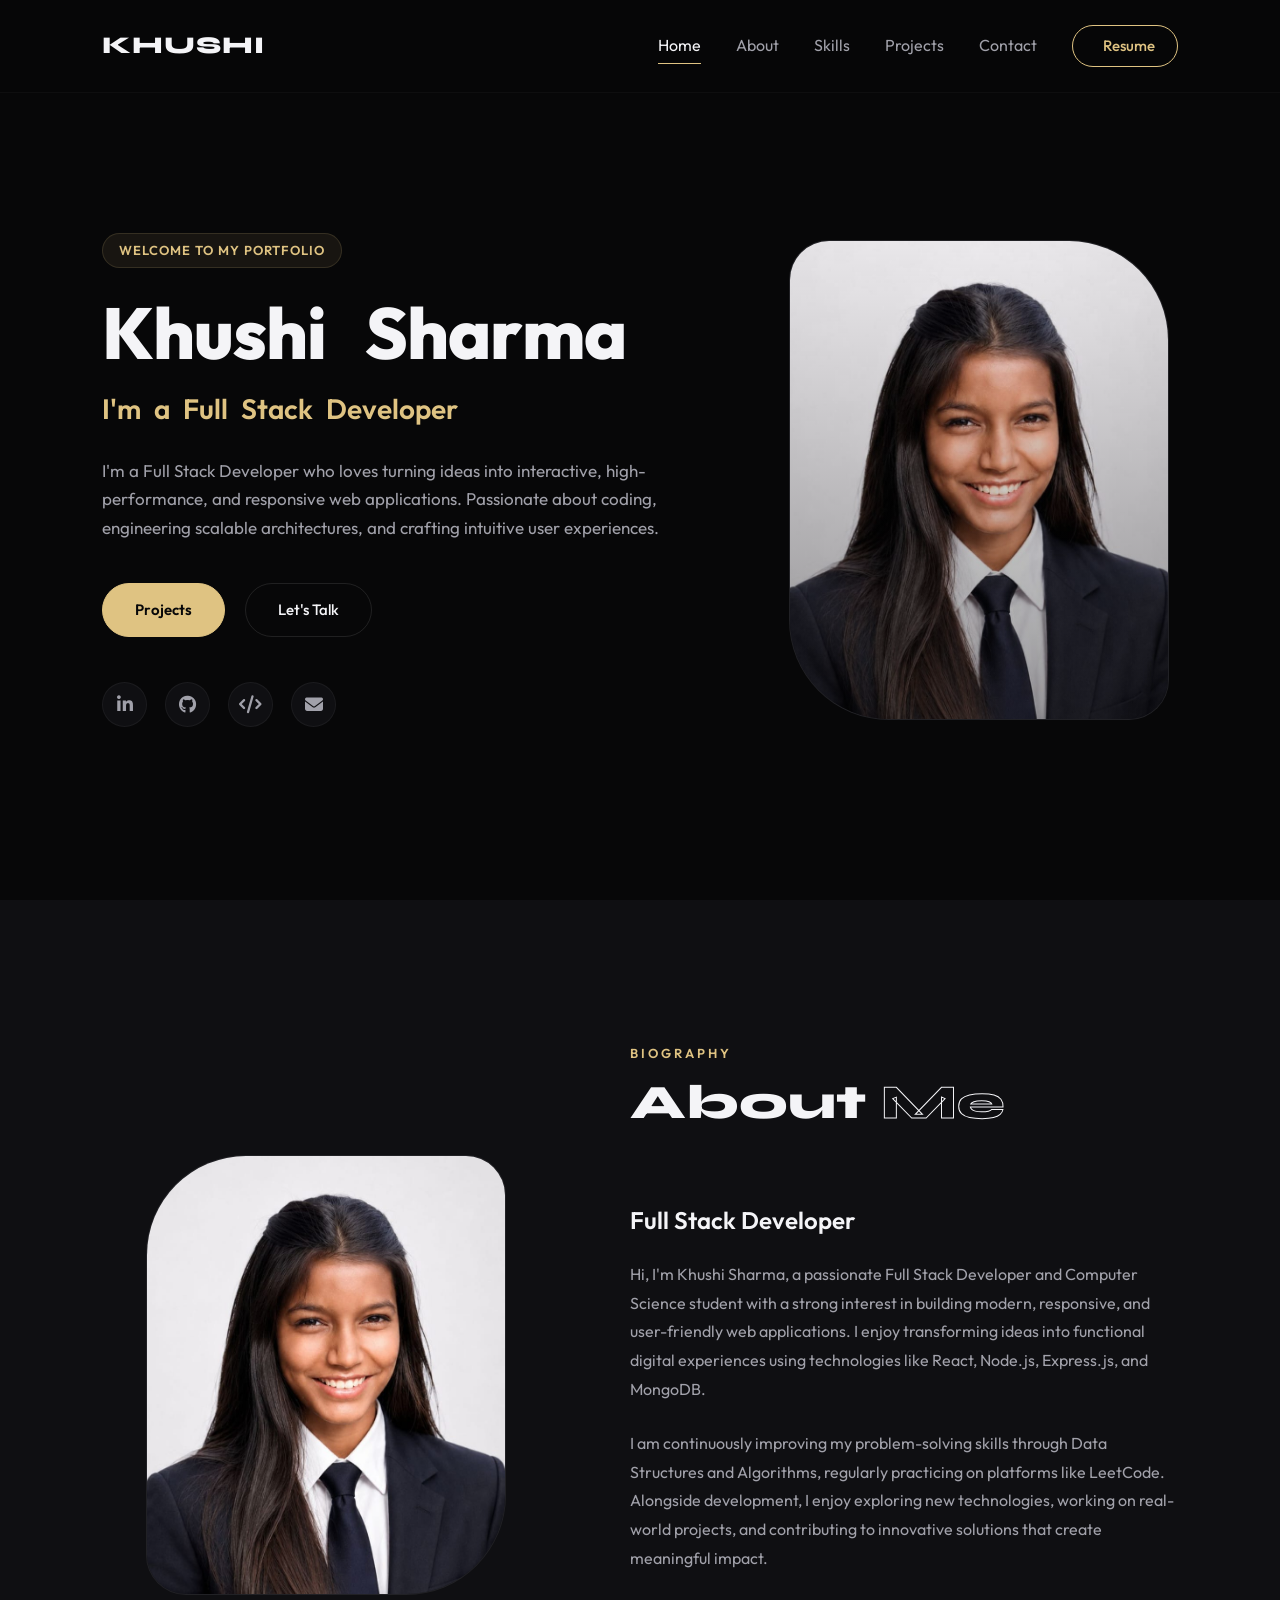
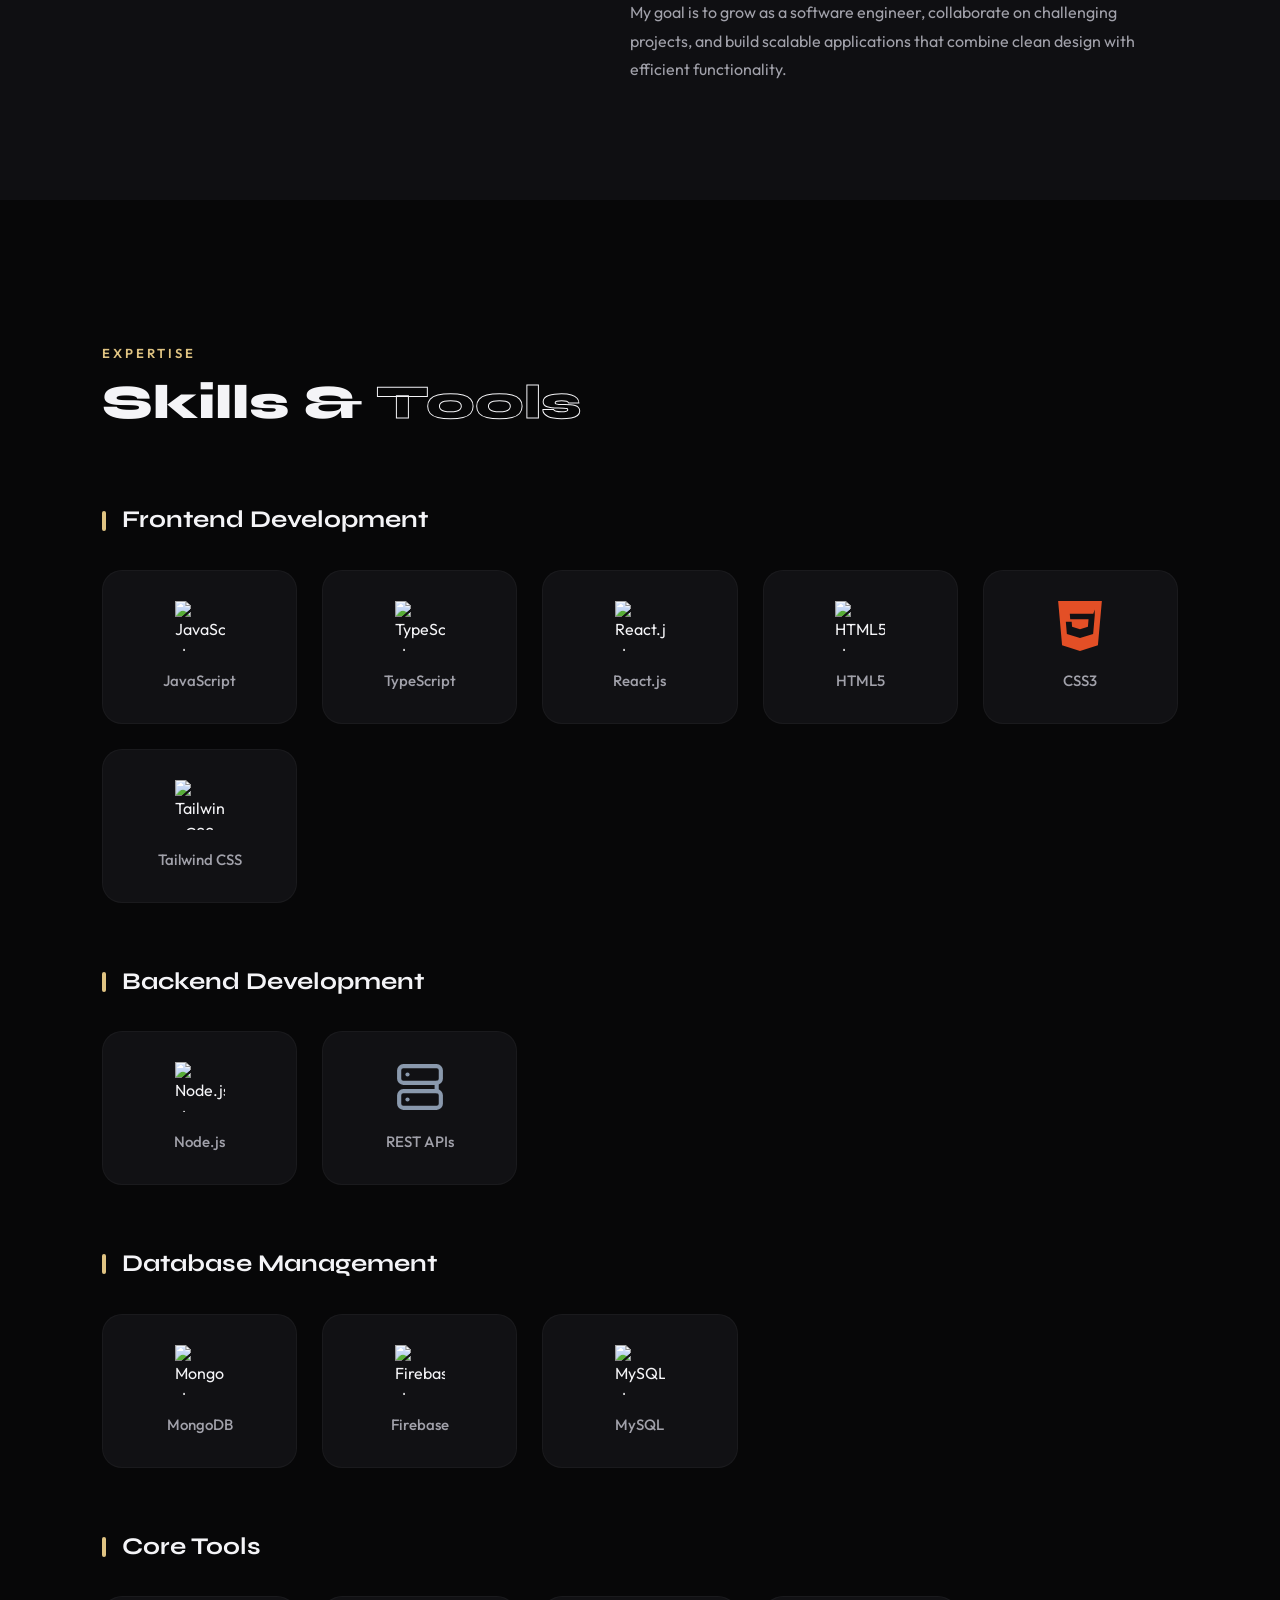
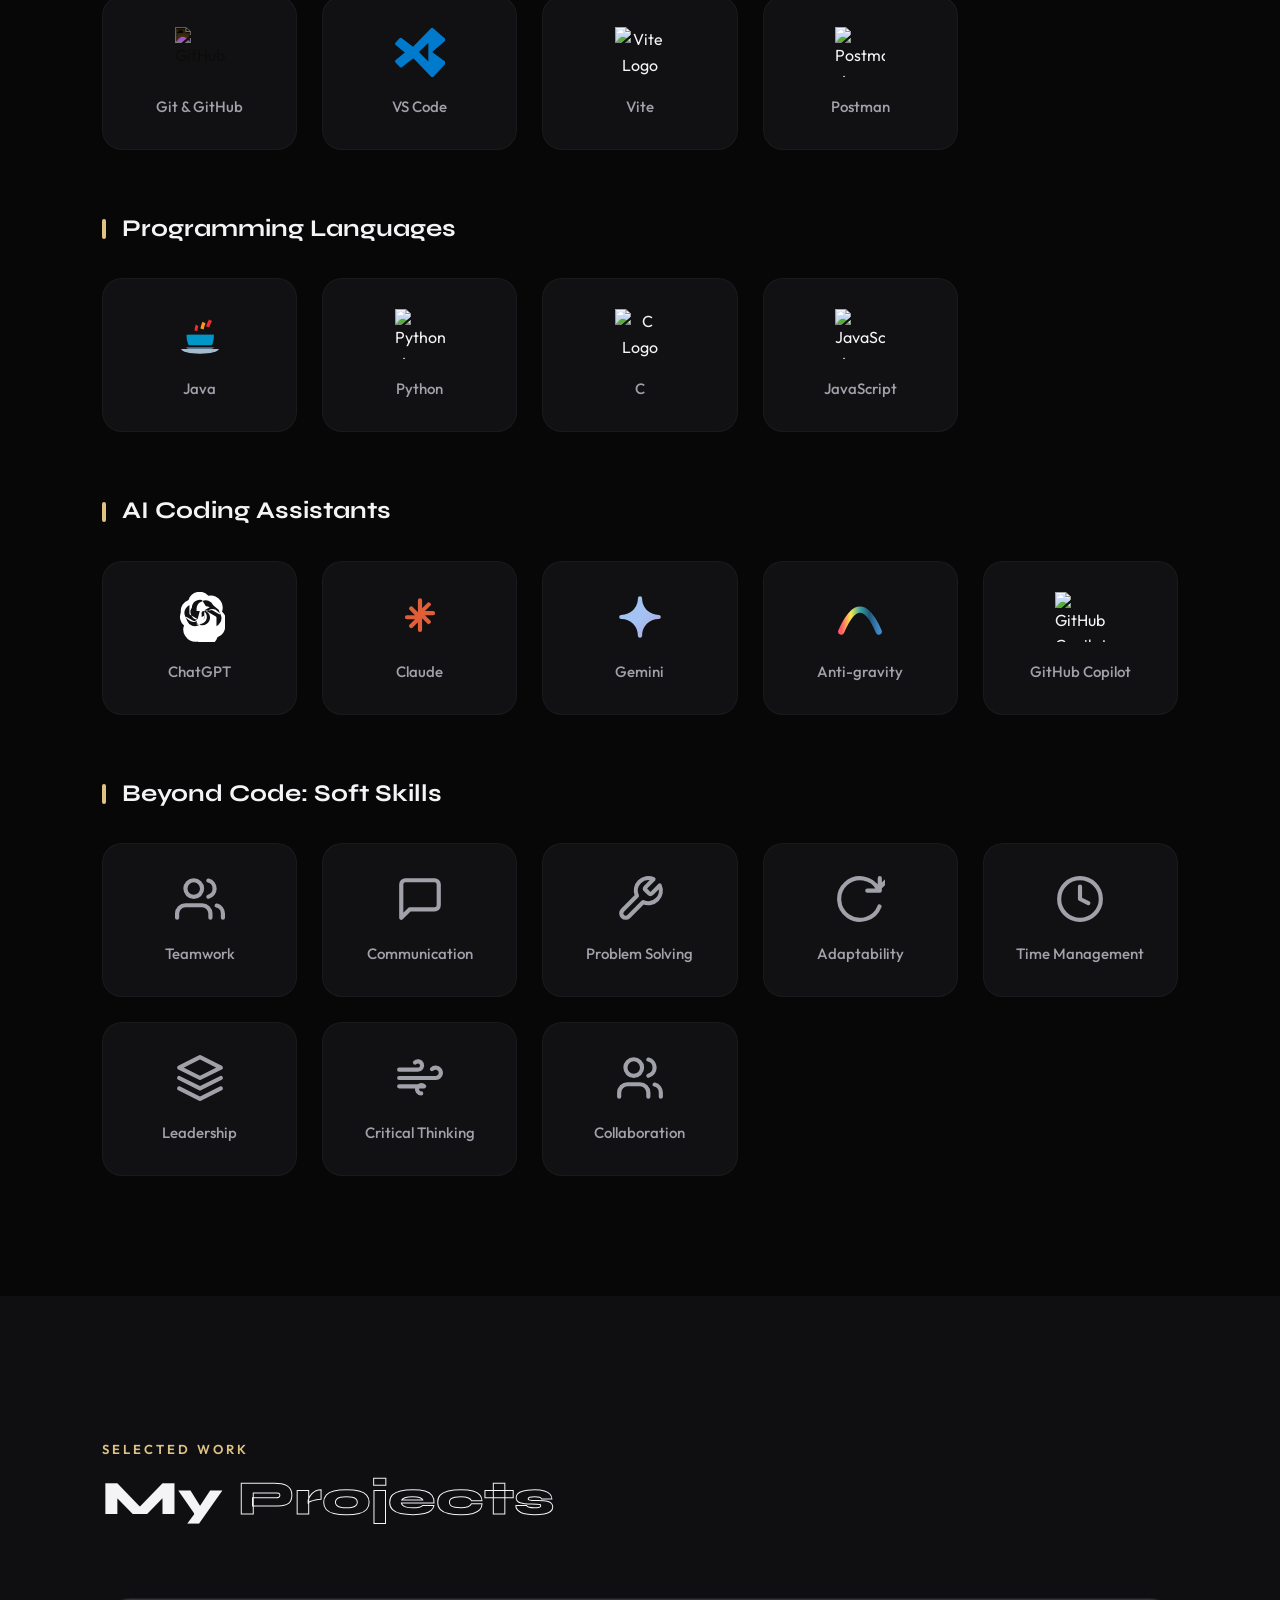
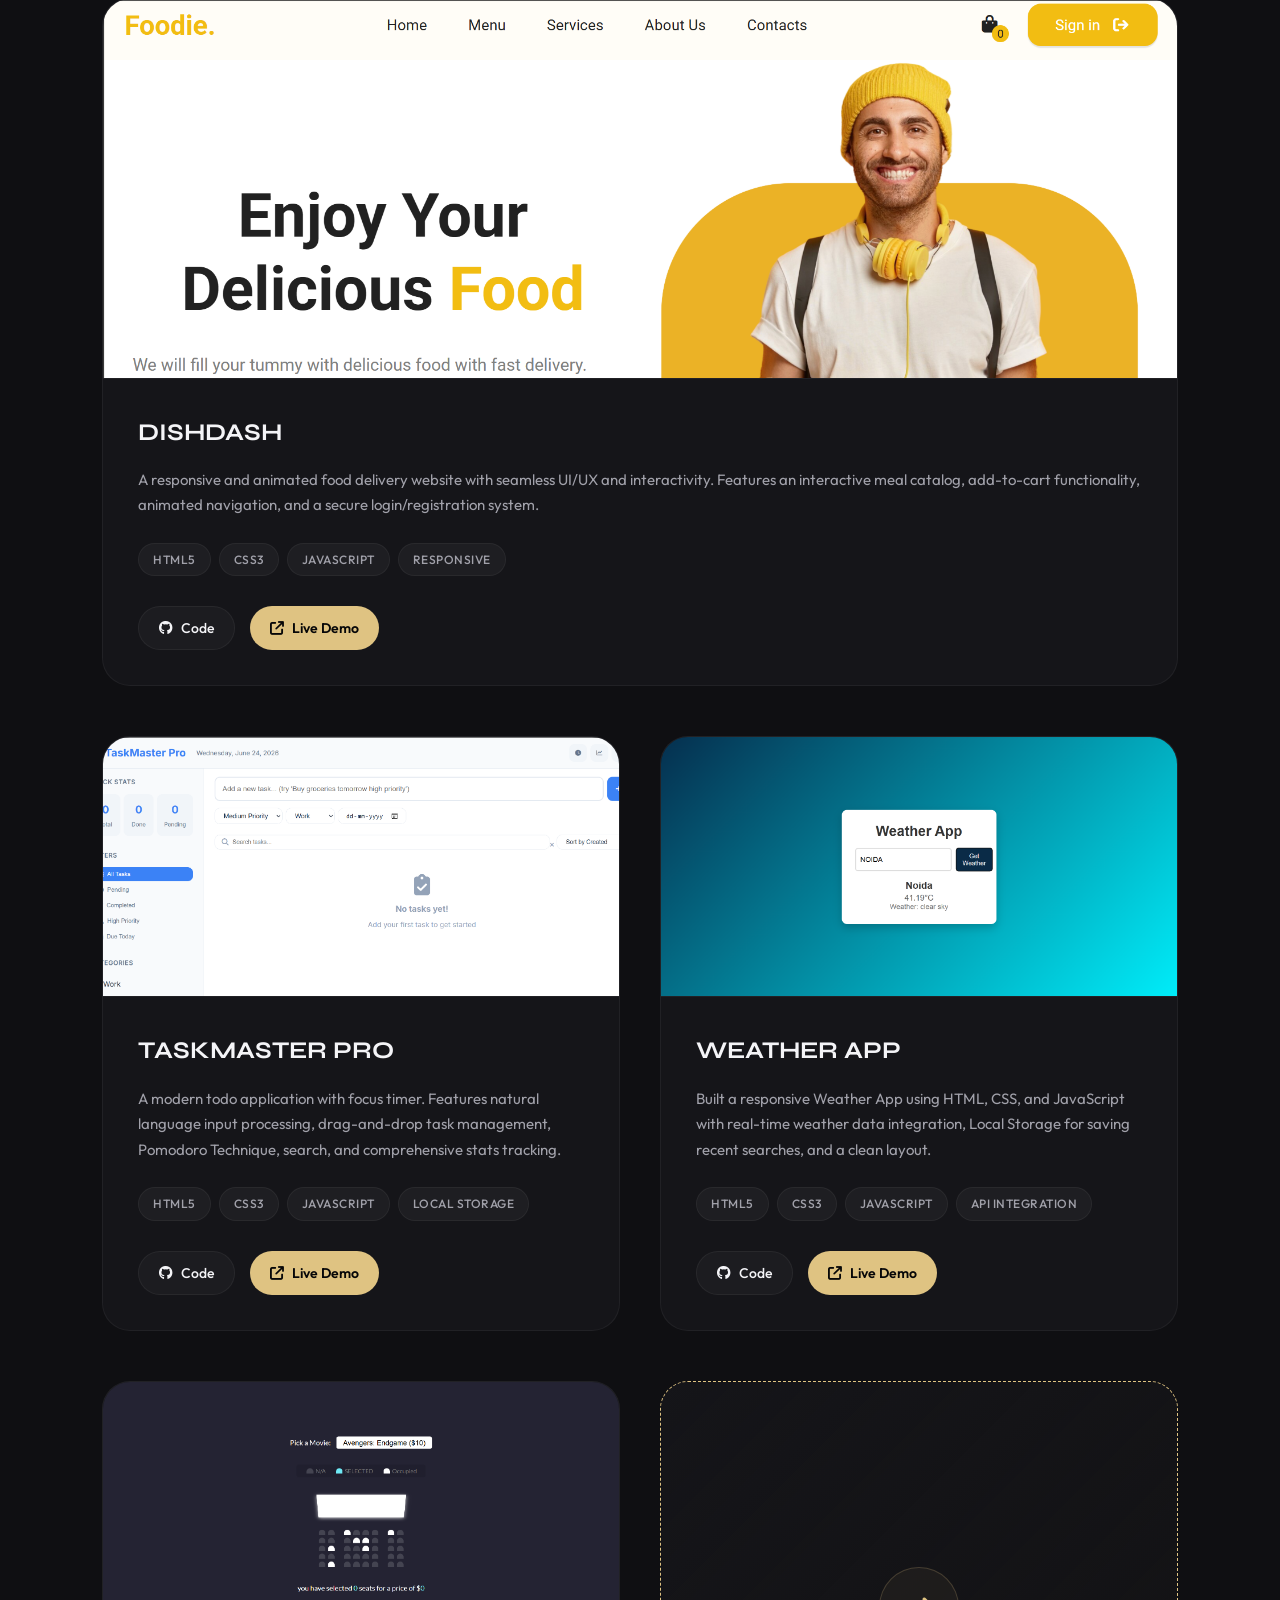
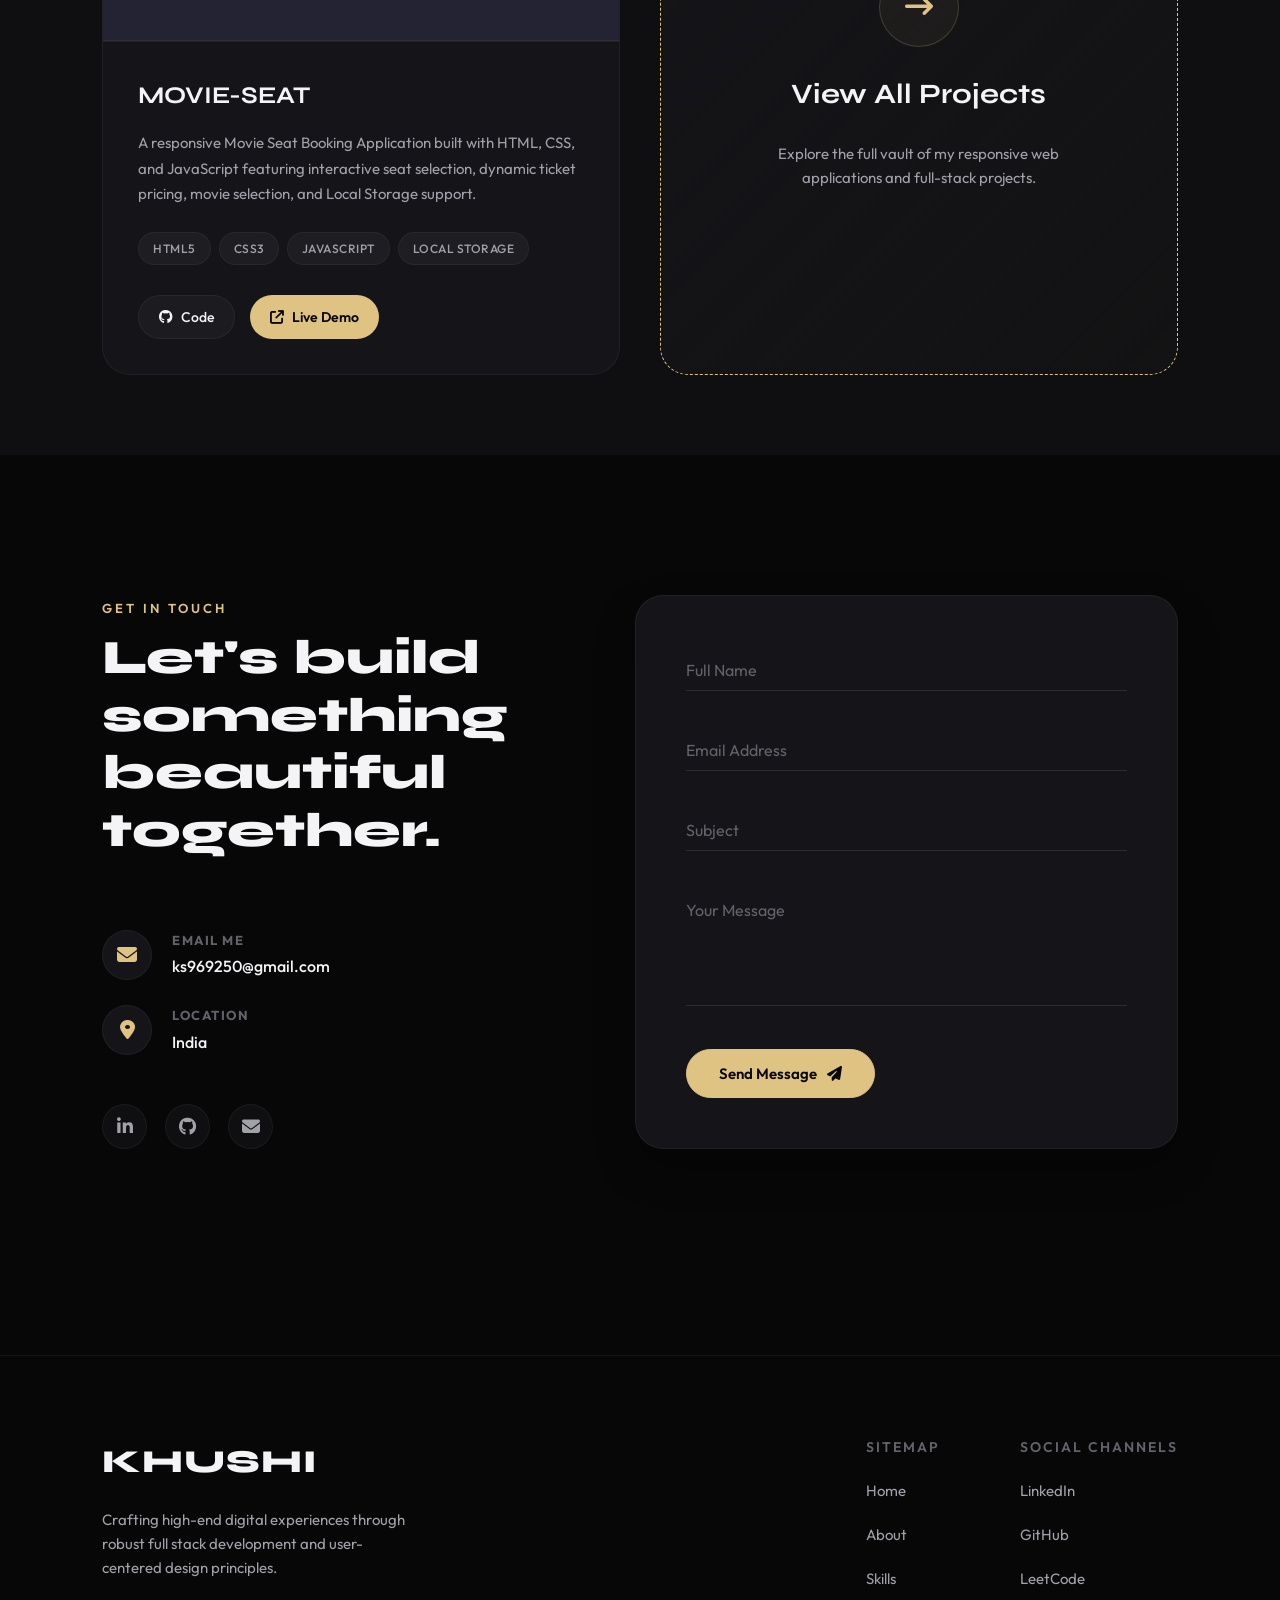
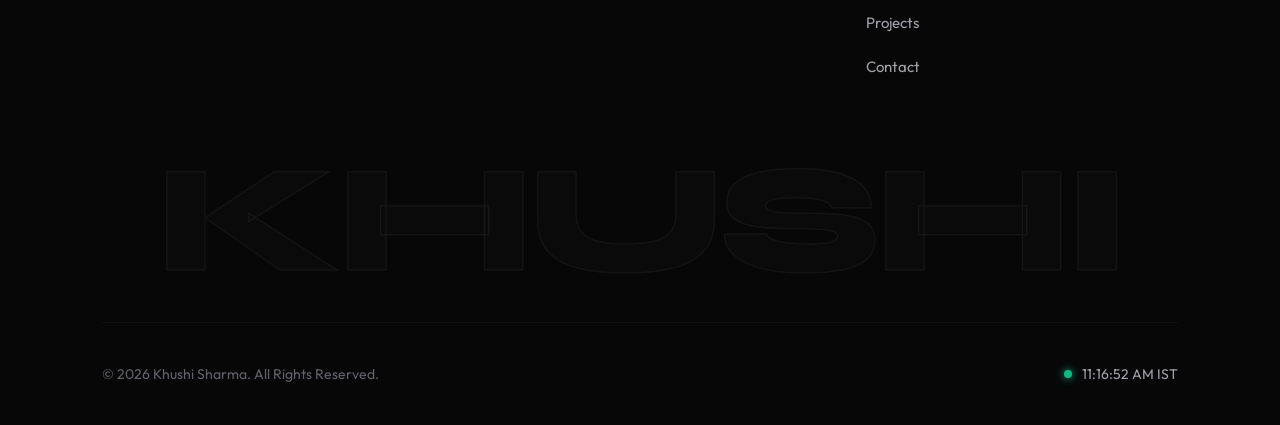
==== commit e347e72e: "Update portfolio visuals and make changes to the projects and contact me page" ====
--- a/index.html
+++ b/index.html
@@ -101,7 +101,7 @@
         </div>
     </section>
 
-    <!-- Bento Skills Section -->
+    <!-- Skills & Tools Section -->
     <section class="skills" id="skills">
         <div class="container">
             <div class="section-header animate-in">
@@ -109,160 +109,310 @@
                 <h2 class="section-title">Skills &amp; <span>Tools</span></h2>
             </div>
 
-            <!-- Bento Layout Grid -->
-            <div class="bento-grid">
+            <div class="skills-wrapper">
                 
-                <!-- Box 1 (double-col): Frontend Development -->
-                <div class="bento-card double-col animate-in">
-                    <h3>Technical Skills: Frontend</h3>
-                    <div class="skills-list">
-                        <div class="skill-tag" style="--skill-color: #f7df1e;">
-                            <i class="fa-brands fa-js"></i>
-                            <span>JavaScript</span>
-                        </div>
-                        <div class="skill-tag" style="--skill-color: #3178c6;">
-                            <i class="fa-solid fa-code"></i>
-                            <span>TypeScript</span>
-                        </div>
-                        <div class="skill-tag" style="--skill-color: #61dafb;">
-                            <i class="fa-brands fa-react"></i>
-                            <span>React.js</span>
-                        </div>
-                        <div class="skill-tag" style="--skill-color: #e34f26;">
-                            <i class="fa-brands fa-html5"></i>
-                            <span>HTML5</span>
-                        </div>
-                        <div class="skill-tag" style="--skill-color: #1572b6;">
-                            <i class="fa-brands fa-css3-alt"></i>
-                            <span>CSS3</span>
-                        </div>
-                        <div class="skill-tag" style="--skill-color: #38bdf8;">
-                            <i class="fa-solid fa-wind"></i>
-                            <span>Tailwind CSS</span>
-                        </div>
-                    </div>
-                </div>
-
-                <!-- Box 2 (single-col): Backend & Databases -->
-                <div class="bento-card animate-in delay-100">
-                    <h3>Backend &amp; Database</h3>
-                    <div class="skills-list">
-                        <div class="skill-tag" style="--skill-color: #339933;">
-                            <i class="fa-brands fa-node-js"></i>
-                            <span>Node.js</span>
-                        </div>
-                        <div class="skill-tag" style="--skill-color: #ffffff;">
-                            <i class="fa-solid fa-network-wired"></i>
-                            <span>REST APIs</span>
-                        </div>
-                        <div class="skill-tag" style="--skill-color: #47a248;">
-                            <i class="fa-solid fa-leaf"></i>
-                            <span>MongoDB</span>
-                        </div>
-                        <div class="skill-tag" style="--skill-color: #ffca28;">
-                            <i class="fa-solid fa-fire"></i>
-                            <span>Firebase</span>
-                        </div>
-                        <div class="skill-tag" style="--skill-color: #4479a1;">
-                            <i class="fa-solid fa-database"></i>
-                            <span>MySQL</span>
-                        </div>
-                    </div>
-                </div>
-
-                <!-- Box 3 (single-col): Languages -->
-                <div class="bento-card animate-in">
-                    <h3>Programming</h3>
-                    <div class="skills-list">
-                        <div class="skill-tag" style="--skill-color: #f89820;">
-                            <i class="fa-brands fa-java"></i>
-                            <span>Java</span>
-                        </div>
-                        <div class="skill-tag" style="--skill-color: #3776ab;">
-                            <i class="fa-brands fa-python"></i>
-                            <span>Python</span>
-                        </div>
-                        <div class="skill-tag" style="--skill-color: #a8b9cc;">
-                            <i class="fa-solid fa-c"></i>
-                            <span>C</span>
-                        </div>
-                        <div class="skill-tag" style="--skill-color: #f7df1e;">
-                            <i class="fa-brands fa-js"></i>
-                            <span>JavaScript</span>
-                        </div>
-                    </div>
-                </div>
-
-                <!-- Box 4 (double-col): Core Tools & AI Assistants -->
-                <div class="bento-card double-col animate-in delay-100">
-                    <h3>Tools &amp; AI Assistants</h3>
-                    <div class="skills-list">
-                        <div class="skill-tag" style="--skill-color: #f05032;">
-                            <i class="fa-brands fa-github"></i>
-                            <span>Git &amp; GitHub</span>
-                        </div>
-                        <div class="skill-tag" style="--skill-color: #007acc;">
-                            <i class="fa-solid fa-laptop-code"></i>
-                            <span>VS Code</span>
-                        </div>
-                        <div class="skill-tag" style="--skill-color: #646cff;">
-                            <i class="fa-solid fa-bolt"></i>
-                            <span>Vite</span>
-                        </div>
-                        <div class="skill-tag" style="--skill-color: #ff6c37;">
-                            <i class="fa-solid fa-rocket"></i>
-                            <span>Postman</span>
-                        </div>
-                        <div class="skill-tag" style="--skill-color: #10a37f;">
-                            <svg class="custom-svg" viewBox="0 0 24 24">
-                                <path d="M22.2819 9.8211a5.9847 5.9847 0 0 0-.5157-4.9108 6.0462 6.0462 0 0 0-6.5098-2.9A6.0651 6.0651 0 0 0 4.9807 4.1818a5.9847 5.9847 0 0 0-3.9588 6.4029 6.0462 6.0462 0 0 0 1.636 6.9056 5.9847 5.9847 0 0 0 .5157 4.9108 6.0462 6.0462 0 0 0 6.5098 2.9 6.0651 6.0651 0 0 0 10.2757-2.1709 5.9847 5.9847 0 0 0 3.9588-6.4029 6.0462 6.0462 0 0 0-1.636-6.9056zm-8.3188 10.4285a4.4223 4.4223 0 0 1-2.9234-.8471l.044-.0253 4.6074-2.6586a.8236.8236 0 0 0 .4127-.7146V9.4589l1.4137.815a4.4172 4.4172 0 0 1 2.2136 3.8242 4.4364 4.4364 0 0 1-5.768 4.1515zM7.1856 18.0664a4.4259 4.4259 0 0 1-.7261-2.9547l.044.0254 4.6074 2.6585a.8236.8236 0 0 0 .8254 0l5.6675-3.2709v1.6302a4.4172 4.4172 0 0 1-3.3216 4.2882 4.4364 4.4364 0 0 1-7.0966-2.3767zM4.3218 9.3871a4.4259 4.4259 0 0 1 2.1973-2.1076v.0507l-.001 5.317a.8236.8236 0 0 0 .4127.7146l5.6675 3.2709-1.4137.815a4.4172 4.4172 0 0 1-5.5352-1.0125 4.4364 4.4364 0 0 1-1.3276-7.0481zm12.4924-1.3207a4.4223 4.4223 0 0 1 .7261 2.9547l-.044-.0254-4.6074-2.6585a.8236.8236 0 0 0-.8254 0L6.396 11.608V9.9778a4.4172 4.4172 0 0 1 3.3216-4.2882 4.4364 4.4364 0 0 1 7.0966 2.3768zm2.8638 4.4795l.001-5.317a.8236.8236 0 0 0-.4127-.7146L13.6004 3.244l1.4137-.815a4.4172 4.4172 0 0 1 5.5352 1.0125 4.4364 4.4364 0 0 1 1.3276 7.0481 4.4259 4.4259 0 0 1-2.1973 2.1076V12.546zm-9.6382-2.7188l3.6933-2.1312 3.6933 2.1312v4.2624l-3.6933 2.1312-3.6933-2.1312V9.8272z"/>
-                            </svg>
-                            <span>ChatGPT</span>
-                        </div>
-                        <div class="skill-tag" style="--skill-color: #d97706;">
-                            <svg class="custom-svg" viewBox="0 0 24 24">
-                                <path d="M12 2 L 2 22 L 7 22 L 12 12 L 17 22 L 22 22 Z"/>
-                            </svg>
-                            <span>Claude</span>
-                        </div>
-                        <div class="skill-tag" style="--skill-color: #4285f4;">
-                            <svg class="custom-svg" viewBox="0 0 24 24">
-                                <path d="M12 2 C 12 7.5, 16.5 12, 22 12 C 16.5 12, 12 16.5, 12 22 C 12 16.5, 7.5 12, 2 12 C 7.5 12, 12 7.5, 12 2 Z"/>
-                            </svg>
-                            <span>Gemini</span>
-                        </div>
-                        <div class="skill-tag" style="--skill-color: #00f2fe;">
-                            <svg class="custom-svg" viewBox="0 0 24 24">
-                                <path d="M 5 20 C 5 13, 9 4, 12 4 C 15 4, 19 13, 19 20 C 17.5 20, 16 16, 12 16 C 8 16, 6.5 20, 5 20 Z"/>
-                            </svg>
-                            <span>Antigravity</span>
-                        </div>
-                        <div class="skill-tag" style="--skill-color: #a855f7;">
-                            <i class="fa-brands fa-github-alt"></i>
-                            <span>Copilot</span>
-                        </div>
-                    </div>
-                </div>
-
-                <!-- Box 5 (triple-col): Beyond Code (Soft Skills) -->
-                <div class="bento-card double-col animate-in" style="grid-column: span 3;">
-                    <h3>Beyond Code: Soft Skills</h3>
-                    <div class="soft-skills-grid">
-                        <div class="soft-skill-box">
-                            <div class="soft-icon"><i class="fa-solid fa-users"></i></div>
-                            <span>Teamwork &amp; Collaboration</span>
-                        </div>
-                        <div class="soft-skill-box">
-                            <div class="soft-icon"><i class="fa-solid fa-comments"></i></div>
-                            <span>Active Communication</span>
-                        </div>
-                        <div class="soft-skill-box">
-                            <div class="soft-icon"><i class="fa-solid fa-lightbulb"></i></div>
-                            <span>Problem Solving &amp; Logic</span>
-                        </div>
-                        <div class="soft-skill-box">
-                            <div class="soft-icon"><i class="fa-solid fa-arrows-rotate"></i></div>
-                            <span>Adaptability &amp; Flexibility</span>
+                <!-- Category: Frontend -->
+                <div class="skills-category-block animate-in">
+                    <h3 class="category-title">Frontend Development</h3>
+                    <div class="skills-grid">
+                        <div class="skill-tile" style="--brand-color: #F7DF1E; --brand-color-rgb: 247, 223, 30;">
+                            <div class="skill-icon">
+                                <img src="https://cdn.simpleicons.org/javascript" alt="JavaScript Logo" loading="lazy">
+                            </div>
+                            <span class="skill-name">JavaScript</span>
+                        </div>
+                        <div class="skill-tile" style="--brand-color: #3178C6; --brand-color-rgb: 49, 120, 198;">
+                            <div class="skill-icon">
+                                <img src="https://cdn.simpleicons.org/typescript" alt="TypeScript Logo" loading="lazy">
+                            </div>
+                            <span class="skill-name">TypeScript</span>
+                        </div>
+                        <div class="skill-tile" style="--brand-color: #61DAFB; --brand-color-rgb: 97, 218, 251;">
+                            <div class="skill-icon">
+                                <img src="https://cdn.simpleicons.org/react" alt="React.js Logo" loading="lazy">
+                            </div>
+                            <span class="skill-name">React.js</span>
+                        </div>
+                        <div class="skill-tile" style="--brand-color: #E34F26; --brand-color-rgb: 227, 79, 38;">
+                            <div class="skill-icon">
+                                <img src="https://cdn.simpleicons.org/html5" alt="HTML5 Logo" loading="lazy">
+                            </div>
+                            <span class="skill-name">HTML5</span>
+                        </div>
+                        <div class="skill-tile" style="--brand-color: #E34F26; --brand-color-rgb: 227, 79, 38;">
+                            <div class="skill-icon">
+                                <svg viewBox="0 0 24 24" fill="#E34F26" xmlns="http://www.w3.org/2000/svg">
+                                    <path d="M1.5 0h21l-1.9 21.2L12 24 3.4 21.2 1.5 0zm16.9 6.1H7.1l.2 2.6h8.8l-.3 3.6-3.8 1.2-3.8-1.2-.2-2.3H5.2l.5 5.8 6.3 2 6.3-2 .8-9.1-.1-2.6z"/>
+                                </svg>
+                            </div>
+                            <span class="skill-name">CSS3</span>
+                        </div>
+                        <div class="skill-tile" style="--brand-color: #06B6D4; --brand-color-rgb: 6, 182, 212;">
+                            <div class="skill-icon">
+                                <img src="https://cdn.simpleicons.org/tailwindcss" alt="Tailwind CSS Logo" loading="lazy">
+                            </div>
+                            <span class="skill-name">Tailwind CSS</span>
+                        </div>
+                    </div>
+                </div>
+
+                <!-- Category: Backend -->
+                <div class="skills-category-block animate-in">
+                    <h3 class="category-title">Backend Development</h3>
+                    <div class="skills-grid">
+                        <div class="skill-tile" style="--brand-color: #339933; --brand-color-rgb: 51, 153, 51;">
+                            <div class="skill-icon">
+                                <img src="https://cdn.simpleicons.org/nodedotjs" alt="Node.js Logo" loading="lazy">
+                            </div>
+                            <span class="skill-name">Node.js</span>
+                        </div>
+                        <div class="skill-tile" style="--brand-color: #8A99AD; --brand-color-rgb: 138, 153, 173;">
+                            <div class="skill-icon">
+                                <svg viewBox="0 0 24 24" fill="none" stroke="#8A99AD" stroke-width="2" stroke-linecap="round" stroke-linejoin="round">
+                                    <rect x="2" y="2" width="20" height="8" rx="2" ry="2" />
+                                    <rect x="2" y="14" width="20" height="8" rx="2" ry="2" />
+                                    <line x1="6" y1="6" x2="6.01" y2="6" />
+                                    <line x1="6" y1="18" x2="6.01" y2="18" />
+                                    <path d="M20 10v4" />
+                                </svg>
+                            </div>
+                            <span class="skill-name">REST APIs</span>
+                        </div>
+                    </div>
+                </div>
+
+                <!-- Category: Database -->
+                <div class="skills-category-block animate-in">
+                    <h3 class="category-title">Database Management</h3>
+                    <div class="skills-grid">
+                        <div class="skill-tile" style="--brand-color: #47A248; --brand-color-rgb: 71, 162, 72;">
+                            <div class="skill-icon">
+                                <img src="https://cdn.simpleicons.org/mongodb" alt="MongoDB Logo" loading="lazy">
+                            </div>
+                            <span class="skill-name">MongoDB</span>
+                        </div>
+                        <div class="skill-tile" style="--brand-color: #FFCA28; --brand-color-rgb: 255, 202, 40;">
+                            <div class="skill-icon">
+                                <img src="https://cdn.simpleicons.org/firebase" alt="Firebase Logo" loading="lazy">
+                            </div>
+                            <span class="skill-name">Firebase</span>
+                        </div>
+                        <div class="skill-tile" style="--brand-color: #4479A1; --brand-color-rgb: 68, 121, 161;">
+                            <div class="skill-icon">
+                                <img src="https://cdn.simpleicons.org/mysql" alt="MySQL Logo" loading="lazy">
+                            </div>
+                            <span class="skill-name">MySQL</span>
+                        </div>
+                    </div>
+                </div>
+
+                <!-- Category: Tools -->
+                <div class="skills-category-block animate-in">
+                    <h3 class="category-title">Core Tools</h3>
+                    <div class="skills-grid">
+                        <div class="skill-tile" style="--brand-color: #FFFFFF; --brand-color-rgb: 255, 255, 255;">
+                            <div class="skill-icon">
+                                <img src="https://cdn.simpleicons.org/github" alt="GitHub Logo" loading="lazy" style="filter: invert(1);">
+                            </div>
+                            <span class="skill-name">Git &amp; GitHub</span>
+                        </div>
+                        <div class="skill-tile" style="--brand-color: #007ACC; --brand-color-rgb: 0, 122, 204;">
+                            <div class="skill-icon">
+                                <svg viewBox="0 0 24 24" fill="#007ACC" xmlns="http://www.w3.org/2000/svg">
+                                    <path d="M23.982 6.742a.853.853 0 00-.013-1.184L18.414.723a.856.856 0 00-1.227-.015l-8.527 8.8-5.387-4.13a.853.853 0 00-1.22.102L.15 7.626a.856.856 0 00.057.9l4.502 3.738-4.502 3.738a.856.856 0 00-.057.9l2.06 2.147a.853.853 0 001.22.102l5.387-4.13 8.527 8.8a.856.856 0 001.227-.015l5.556-6.019a.853.853 0 00.013-1.184L17.84 12l6.143-5.258zM16 16.5L11.5 12l4.5-4.5v9z"/>
+                                </svg>
+                            </div>
+                            <span class="skill-name">VS Code</span>
+                        </div>
+                        <div class="skill-tile" style="--brand-color: #646CFF; --brand-color-rgb: 100, 108, 255;">
+                            <div class="skill-icon">
+                                <img src="https://cdn.simpleicons.org/vite" alt="Vite Logo" loading="lazy">
+                            </div>
+                            <span class="skill-name">Vite</span>
+                        </div>
+                        <div class="skill-tile" style="--brand-color: #FF6C37; --brand-color-rgb: 255, 108, 55;">
+                            <div class="skill-icon">
+                                <img src="https://cdn.simpleicons.org/postman" alt="Postman Logo" loading="lazy">
+                            </div>
+                            <span class="skill-name">Postman</span>
+                        </div>
+                    </div>
+                </div>
+
+                <!-- Category: Programming Skills -->
+                <div class="skills-category-block animate-in">
+                    <h3 class="category-title">Programming Languages</h3>
+                    <div class="skills-grid">
+                        <div class="skill-tile" style="--brand-color: #ea2d2e; --brand-color-rgb: 234, 45, 46;">
+                            <div class="skill-icon">
+                                <svg viewBox="0 0 48 48" xmlns="http://www.w3.org/2000/svg">
+                                    <path d="M35.9 33.8c.8-2.2 1.2-4.6 1.2-7.1v-2.1H13.1v2.1c0 2.5.4 4.9 1.2 7.1H35.9z" fill="#007396"/>
+                                    <path d="M37.1 24.6h-26v1.1c0 3.3.7 6.4 2 9.2h22.1c1.3-2.8 2-5.9 2-9.2v-1.1z" fill="#0096c7"/>
+                                    <path d="M10.2 36.7c3.2 2.8 8.1 4.5 13.8 4.5s10.6-1.7 13.8-4.5H10.2z" fill="#537b93"/>
+                                    <path d="M24 43c9.9 0 18-2 18-4.5H6C6 41 14.1 43 24 43z" fill="#a8b9cc"/>
+                                    <path d="M32.8 10c-1.3 1.9-2.3 4.2-2.9 6.8 1.1.2 2.1.5 3 .9.7-2.3 1.6-4.4 2.7-6.1-.9-.6-1.9-1.2-2.8-1.6z" fill="#ea2d2e"/>
+                                    <path d="M26.4 12.3c-.9 1.9-1.6 4.1-2 6.4 1.1.2 2.1.5 3.1.9.4-2 1-3.9 1.8-5.6-.9-.6-1.9-1.2-2.9-1.7z" fill="#f89820"/>
+                                    <path d="M19.9 14.9c-.6 1.7-1 3.7-1.2 5.7.9.2 1.8.4 2.7.7.2-1.7.5-3.3 1-4.8-.8-.6-1.7-1.1-2.5-1.6z" fill="#ea2d2e"/>
+                                </svg>
+                            </div>
+                            <span class="skill-name">Java</span>
+                        </div>
+                        <div class="skill-tile" style="--brand-color: #3776AB; --brand-color-rgb: 55, 118, 171;">
+                            <div class="skill-icon">
+                                <img src="https://cdn.simpleicons.org/python" alt="Python Logo" loading="lazy">
+                            </div>
+                            <span class="skill-name">Python</span>
+                        </div>
+                        <div class="skill-tile" style="--brand-color: #A8B9CC; --brand-color-rgb: 168, 185, 204;">
+                            <div class="skill-icon">
+                                <img src="https://cdn.simpleicons.org/c" alt="C Logo" loading="lazy">
+                            </div>
+                            <span class="skill-name">C</span>
+                        </div>
+                        <div class="skill-tile" style="--brand-color: #F7DF1E; --brand-color-rgb: 247, 223, 30;">
+                            <div class="skill-icon">
+                                <img src="https://cdn.simpleicons.org/javascript" alt="JavaScript Logo" loading="lazy">
+                            </div>
+                            <span class="skill-name">JavaScript</span>
+                        </div>
+                    </div>
+                </div>
+
+                <!-- Category: AI Tools -->
+                <div class="skills-category-block animate-in">
+                    <h3 class="category-title">AI Coding Assistants</h3>
+                    <div class="skills-grid">
+                        <div class="skill-tile" style="--brand-color: #FFFFFF; --brand-color-rgb: 240, 240, 240;">
+                            <div class="skill-icon">
+                                <svg viewBox="0 0 24 24" fill="#FFFFFF" xmlns="http://www.w3.org/2000/svg">
+                                    <path d="M22.539 9.387a5.533 5.533 0 00-.516-4.91 5.59 5.59 0 00-6.023-2.69 5.608 5.608 0 00-9.516 2.01 5.533 5.533 0 00-3.666 5.928 5.59 5.59 0 001.514 6.395 5.533 5.533 0 00.516 4.91 5.59 5.59 0 006.023 2.69 5.608 5.608 0 009.516-2.01 5.533 5.533 0 003.666-5.928 5.59 5.59 0 00-1.514-6.395zM12 15.82a3.81 3.81 0 01-1.843-.474l.034-.02 3.54-2.043a.634.634 0 00.317-.55v-4.053l1.087.627a3.805 3.805 0 011.701 2.94 3.82 3.82 0 01-4.836 3.573zm-6.082-1.74a3.815 3.815 0 01-.558-2.272l.034.02 3.54 2.043a.634.634 0 00.635 0l4.356-2.515v1.253a3.805 3.805 0 01-2.553 3.3 3.82 3.82 0 01-5.454-1.83zm-.687-6.262a3.815 3.815 0 011.689-1.62v.039l-.001 4.086a.634.634 0 00.317.55l4.356 2.515-1.087.627a3.805 3.805 0 01-4.254-.778 3.82 3.82 0 01-1.02-5.419zm9.601-1.015a3.81 3.81 0 011.843.474l-.034.02-3.54 2.043a.634.634 0 00-.317.55v4.053l-1.087-.627A3.805 3.805 0 018.118 7.39a3.82 3.82 0 014.836-3.573zm6.082 1.74a3.815 3.815 0 01.558 2.272l-.034-.02-3.54-2.043a.634.634 0 00-.635 0L10.354 9.1v-1.25a3.805 3.805 0 012.553-3.3 3.82 3.82 0 015.454 1.83zm.687 6.262a3.815 3.815 0 01-1.689 1.62v-.039l.001-4.086a.634.634 0 00-.317-.55l-4.356-2.515 1.087-.627a3.805 3.805 0 014.254.778 3.82 3.82 0 011.02 5.419zM12 8.72a3.28 3.28 0 011.64.444 3.28 3.28 0 011.64 2.836 3.28 3.28 0 01-1.64 2.836 3.28 3.28 0 01-3.28 0 3.28 0 01-1.64-2.836 3.28 3.28 0 011.64-2.836A3.28 3.28 0 0112 8.72z"/>
+                                </svg>
+                            </div>
+                            <span class="skill-name">ChatGPT</span>
+                        </div>
+                        <div class="skill-tile" style="--brand-color: #E05E38; --brand-color-rgb: 224, 94, 56;">
+                            <div class="skill-icon">
+                                <svg viewBox="0 0 48 48" fill="#E05E38" xmlns="http://www.w3.org/2000/svg">
+                                    <path d="M24 6a2 2 0 0 1 2 2v7.5l4.8-4.8a2 2 0 1 1 2.8 2.8l-4.8 4.8H36.5a2 2 0 0 1 0 4H28.8l4.8 4.8a2 2 0 1 1-2.8 2.8l-4.8-4.8V36.5a2 2 0 0 1-4 0v-7.5l-4.8 4.8a2 2 0 1 1-2.8-2.8l4.8-4.8H11.5a2 2 0 0 1 0-4H19.2l-4.8-4.8a2 2 0 1 1 2.8-2.8l4.8 4.8V8a2 2 0 0 1 2-2z"/>
+                                </svg>
+                            </div>
+                            <span class="skill-name">Claude</span>
+                        </div>
+                        <div class="skill-tile" style="--brand-color: #A4C2F4; --brand-color-rgb: 164, 194, 244;">
+                            <div class="skill-icon">
+                                <svg viewBox="0 0 24 24" fill="none" xmlns="http://www.w3.org/2000/svg">
+                                    <defs>
+                                        <linearGradient id="gemini-sparkle-grad" x1="0%" y1="0%" x2="100%" y2="100%">
+                                            <stop offset="0%" stop-color="#9fc5e8" />
+                                            <stop offset="50%" stop-color="#a4c2f4" />
+                                            <stop offset="100%" stop-color="#b4a7d6" />
+                                        </linearGradient>
+                                    </defs>
+                                    <path d="M12 2a1 1 0 0 0-1 1c0 4.5-3.5 8-8 8a1 1 0 0 0 0 2c4.5 0 8 3.5 8 8a1 1 0 0 0 2 0c0-4.5 3.5-8 8-8a1 1 0 0 0 0-2c-4.5 0-8-3.5-8-8a1 1 0 0 0-1-1z" fill="url(#gemini-sparkle-grad)" />
+                                </svg>
+                            </div>
+                            <span class="skill-name">Gemini</span>
+                        </div>
+                        <div class="skill-tile antigravity-tile" style="--brand-color: #3F88C5; --brand-color-rgb: 63, 136, 197;">
+                            <div class="skill-icon">
+                                <svg viewBox="0 0 24 24" fill="none" xmlns="http://www.w3.org/2000/svg">
+                                    <defs>
+                                        <linearGradient id="antigravity-rainbow" x1="0%" y1="0%" x2="100%" y2="0%">
+                                            <stop offset="0%" stop-color="#FF5964" />
+                                            <stop offset="25%" stop-color="#FFE74C" />
+                                            <stop offset="50%" stop-color="#38A3A5" />
+                                            <stop offset="75%" stop-color="#22577A" />
+                                            <stop offset="100%" stop-color="#3F88C5" />
+                                        </linearGradient>
+                                    </defs>
+                                    <path d="M3 19c6-14 12-14 18 0" stroke="url(#antigravity-rainbow)" stroke-width="3" stroke-linecap="round" fill="none" />
+                                </svg>
+                            </div>
+                            <span class="skill-name">Anti-gravity</span>
+                        </div>
+                        <div class="skill-tile" style="--brand-color: #8A2BE2; --brand-color-rgb: 138, 43, 226;">
+                            <div class="skill-icon">
+                                <img src="https://cdn.simpleicons.org/githubcopilot" alt="GitHub Copilot Logo" loading="lazy">
+                            </div>
+                            <span class="skill-name">GitHub Copilot</span>
+                        </div>
+                    </div>
+                </div>
+
+                <!-- Category: Beyond Code (Soft Skills) -->
+                <div class="skills-category-block animate-in">
+                    <h3 class="category-title">Beyond Code: Soft Skills</h3>
+                    <div class="skills-grid">
+                        <div class="skill-tile soft-skill">
+                            <div class="skill-icon">
+                                <svg viewBox="0 0 24 24" fill="none" stroke="currentColor" stroke-width="2" stroke-linecap="round" stroke-linejoin="round">
+                                    <path d="M17 21v-2a4 4 0 0 0-4-4H5a4 4 0 0 0-4 4v2" />
+                                    <circle cx="9" cy="7" r="4" />
+                                    <path d="M23 21v-2a4 4 0 0 0-3-3.87" />
+                                    <path d="M16 3.13a4 4 0 0 1 0 7.75" />
+                                </svg>
+                            </div>
+                            <span class="skill-name">Teamwork</span>
+                        </div>
+                        <div class="skill-tile soft-skill">
+                            <div class="skill-icon">
+                                <svg viewBox="0 0 24 24" fill="none" stroke="currentColor" stroke-width="2" stroke-linecap="round" stroke-linejoin="round">
+                                    <path d="M21 15a2 2 0 0 1-2 2H7l-4 4V5a2 2 0 0 1 2-2h14a2 2 0 0 1 2 2z" />
+                                </svg>
+                            </div>
+                            <span class="skill-name">Communication</span>
+                        </div>
+                        <div class="skill-tile soft-skill">
+                            <div class="skill-icon">
+                                <svg viewBox="0 0 24 24" fill="none" stroke="currentColor" stroke-width="2" stroke-linecap="round" stroke-linejoin="round">
+                                    <path d="M14.7 6.3a1 1 0 0 0 0 1.4l1.6 1.6a1 1 0 0 0 1.4 0l3.77-3.77a6 6 0 0 1-7.94 7.94l-6.91 6.91a2.12 2.12 0 0 1-3-3l6.91-6.91a6 6 0 0 1 7.94-7.94l-3.76 3.76z" />
+                                </svg>
+                            </div>
+                            <span class="skill-name">Problem Solving</span>
+                        </div>
+                        <div class="skill-tile soft-skill">
+                            <div class="skill-icon">
+                                <svg viewBox="0 0 24 24" fill="none" stroke="currentColor" stroke-width="2" stroke-linecap="round" stroke-linejoin="round">
+                                    <path d="M21.5 2v6h-6M21.34 15.57a10 10 0 1 1-.57-8.38l5.67-5.67" />
+                                </svg>
+                            </div>
+                            <span class="skill-name">Adaptability</span>
+                        </div>
+                        <div class="skill-tile soft-skill">
+                            <div class="skill-icon">
+                                <svg viewBox="0 0 24 24" fill="none" stroke="currentColor" stroke-width="2" stroke-linecap="round" stroke-linejoin="round">
+                                    <circle cx="12" cy="12" r="10" />
+                                    <polyline points="12 6 12 12 16 14" />
+                                </svg>
+                            </div>
+                            <span class="skill-name">Time Management</span>
+                        </div>
+                        <div class="skill-tile soft-skill">
+                            <div class="skill-icon">
+                                <svg viewBox="0 0 24 24" fill="none" stroke="currentColor" stroke-width="2" stroke-linecap="round" stroke-linejoin="round">
+                                    <path d="M12 2L2 7l10 5 10-5-10-5zM2 17l10 5 10-5M2 12l10 5 10-5" />
+                                </svg>
+                            </div>
+                            <span class="skill-name">Leadership</span>
+                        </div>
+                        <div class="skill-tile soft-skill">
+                            <div class="skill-icon">
+                                <svg viewBox="0 0 24 24" fill="none" stroke="currentColor" stroke-width="2" stroke-linecap="round" stroke-linejoin="round">
+                                    <path d="M9.59 4.59A2 2 0 1 1 11 8H2m10.59 11.41A2 2 0 1 1 14 16H2m15.73-8.27A2.5 2.5 0 1 1 19.5 12H2" />
+                                </svg>
+                            </div>
+                            <span class="skill-name">Critical Thinking</span>
+                        </div>
+                        <div class="skill-tile soft-skill">
+                            <div class="skill-icon">
+                                <svg viewBox="0 0 24 24" fill="none" stroke="currentColor" stroke-width="2" stroke-linecap="round" stroke-linejoin="round">
+                                    <path d="M16 21v-2a4 4 0 0 0-4-4H6a4 4 0 0 0-4 4v2" />
+                                    <circle cx="9" cy="7" r="4" />
+                                    <path d="M22 21v-2a4 4 0 0 0-3-3.87" />
+                                    <path d="M16 3.13a4 4 0 0 1 0 7.75" />
+                                </svg>
+                            </div>
+                            <span class="skill-name">Collaboration</span>
                         </div>
                     </div>
                 </div>
--- a/style.css
+++ b/style.css
@@ -465,136 +465,138 @@
     margin-bottom: 2.5rem;
 }
 
-/* --- BENTO SKILLS & TOOLS SECTION --- */
+/* --- SKILLS & TOOLS SECTION --- */
 .skills {
     background: var(--bg-dark);
-}
-
-.bento-grid {
+    padding-bottom: 12rem;
+}
+
+.skills-wrapper {
+    display: flex;
+    flex-direction: column;
+    gap: 6rem;
+}
+
+.skills-category-block {
+    background: transparent;
+}
+
+.category-title {
+    font-family: var(--font-title);
+    font-size: 2.4rem;
+    font-weight: 700;
+    margin-bottom: 3rem;
+    color: var(--text-primary);
+    position: relative;
+    padding-left: 2rem;
+}
+
+.category-title::before {
+    content: '';
+    position: absolute;
+    left: 0;
+    top: 50%;
+    transform: translateY(-50%);
+    width: 4px;
+    height: 2rem;
+    background: var(--accent);
+    border-radius: 2px;
+}
+
+.skills-grid {
     display: grid;
-    grid-template-columns: repeat(3, 1fr);
+    grid-template-columns: repeat(auto-fill, minmax(16rem, 1fr));
     gap: 2.5rem;
-    margin-bottom: 6rem;
-}
-
-.bento-card {
-    background: var(--bg-card);
-    border: 1px solid var(--border-color);
-    border-radius: 24px;
-    padding: 3.5rem;
-    transition: var(--transition-smooth);
-}
-
-.bento-card:hover {
-    transform: translateY(-5px);
-    border-color: var(--border-hover);
-    box-shadow: 0 20px 40px rgba(0, 0, 0, 0.4);
-}
-
-.bento-card.double-col {
-    grid-column: span 2;
-}
-
-.bento-card h3 {
-    font-family: var(--font-title);
-    font-size: 2rem;
-    font-weight: 700;
-    margin-bottom: 2.5rem;
-    color: var(--text-primary);
-}
-
-.skills-list {
-    display: flex;
-    flex-wrap: wrap;
-    gap: 1.2rem;
-}
-
-.skill-tag {
-    display: inline-flex;
-    align-items: center;
-    gap: 0.8rem;
-    padding: 1rem 1.8rem;
-    background: rgba(255, 255, 255, 0.03);
-    border: 1px solid var(--border-color);
-    border-radius: 9999px;
-    font-size: 1.4rem;
+}
+
+.skill-tile {
+    background: #111114;
+    border: 1px solid rgba(255, 255, 255, 0.04);
+    border-radius: 20px;
+    padding: 3rem 2rem;
+    display: flex;
+    flex-direction: column;
+    align-items: center;
+    justify-content: center;
+    gap: 1.8rem;
+    text-align: center;
+    cursor: default;
+    transition: var(--transition-smooth);
+    position: relative;
+}
+
+.skill-tile::before {
+    content: '';
+    position: absolute;
+    inset: 0;
+    border-radius: 20px;
+    border: 1.5px solid transparent;
+    transition: var(--transition-smooth);
+    pointer-events: none;
+    z-index: 1;
+}
+
+.skill-icon {
+    width: 5rem;
+    height: 5rem;
+    display: flex;
+    align-items: center;
+    justify-content: center;
+    transition: var(--transition-smooth);
+}
+
+.skill-icon img {
+    width: 100%;
+    height: 100%;
+    object-fit: contain;
+    transition: var(--transition-smooth);
+}
+
+.skill-icon svg {
+    width: 100%;
+    height: 100%;
+    transition: var(--transition-smooth);
+}
+
+.skill-name {
+    font-size: 1.5rem;
     font-weight: 500;
     color: var(--text-secondary);
-    transition: var(--transition-fast);
-}
-
-.skill-tag i, .skill-tag svg {
-    font-size: 1.6rem;
-    color: var(--skill-color, var(--text-muted));
-    fill: var(--skill-color, var(--text-muted));
-    transition: var(--transition-fast);
-}
-
-.skill-tag .custom-svg {
-    width: 1.6rem;
-    height: 1.6rem;
-}
-
-.skill-tag:hover {
-    background: rgba(255, 255, 255, 0.06);
-    border-color: var(--skill-color, var(--accent));
-    color: var(--text-primary);
-}
-
-.skill-tag:hover i, .skill-tag:hover svg {
-    color: var(--skill-color, var(--accent));
-    fill: var(--skill-color, var(--accent));
-}
-
-/* Soft Skills Grid */
-.soft-skills-grid {
-    display: grid;
-    grid-template-columns: repeat(2, 1fr);
-    gap: 1.5rem;
-}
-
-.soft-skill-box {
-    display: flex;
-    align-items: center;
-    gap: 1.5rem;
-    padding: 1.5rem;
-    background: rgba(255, 255, 255, 0.02);
-    border: 1px solid var(--border-color);
-    border-radius: 16px;
-    transition: var(--transition-fast);
-}
-
-.soft-skill-box:hover {
-    border-color: var(--border-hover);
-    background: rgba(255, 255, 255, 0.04);
-}
-
-.soft-icon {
-    width: 4rem;
-    height: 4rem;
-    background: rgba(223, 195, 130, 0.08);
-    border-radius: 12px;
-    display: flex;
-    align-items: center;
-    justify-content: center;
-    font-size: 1.8rem;
-    color: var(--accent);
-    transition: var(--transition-fast);
-}
-
-.soft-skill-box:hover .soft-icon {
-    background: var(--accent);
-    color: var(--bg-dark);
-}
-
-.soft-skill-box span {
-    font-size: 1.4rem;
-    font-weight: 500;
-    color: var(--text-secondary);
-}
-
-.soft-skill-box:hover span {
-    color: var(--text-primary);
+    transition: var(--transition-smooth);
+}
+
+/* Hover micro-interactions */
+.skill-tile:hover {
+    transform: translateY(-5px) scale(1.02);
+    background: #15151a;
+    box-shadow: 0 15px 35px rgba(0, 0, 0, 0.6), 0 0 25px rgba(var(--brand-color-rgb), 0.12);
+}
+
+.skill-tile:hover::before {
+    border-color: var(--brand-color);
+}
+
+.skill-tile:hover .skill-icon {
+    transform: scale(1.08);
+}
+
+.skill-tile:hover .skill-name {
+    color: var(--text-primary);
+}
+
+/* Soft Skills specifics: custom color and color transition for their SVGs */
+.skill-tile.soft-skill {
+    --brand-color: var(--accent);
+    --brand-color-rgb: 223, 195, 130;
+}
+
+.skill-tile.soft-skill .skill-icon svg {
+    stroke: var(--text-secondary);
+}
+
+.skill-tile.soft-skill:hover .skill-icon svg {
+    stroke: var(--accent);
+    transform: scale(1.08);
 }
 
 /* --- ASYMMETRIC PROJECTS GRID --- */
@@ -1273,3 +1275,18 @@
         gap: 4rem;
     }
 }
+
+/* Antigravity tile custom rainbow hover */
+.skill-tile.antigravity-tile:hover {
+    box-shadow: 0 15px 35px rgba(0, 0, 0, 0.6), 
+                0 0 20px rgba(255, 89, 100, 0.08), 
+                0 0 30px rgba(63, 136, 197, 0.08);
+}
+
+.skill-tile.antigravity-tile:hover::before {
+    background: linear-gradient(135deg, #FF5964 0%, #FFE74C 25%, #38A3A5 50%, #22577A 75%, #3F88C5 100%) border-box;
+    -webkit-mask: linear-gradient(#fff 0 0) padding-box, linear-gradient(#fff 0 0);
+    -webkit-mask-composite: destination-out;
+    mask-composite: exclude;
+    border: 1.5px solid transparent;
+}
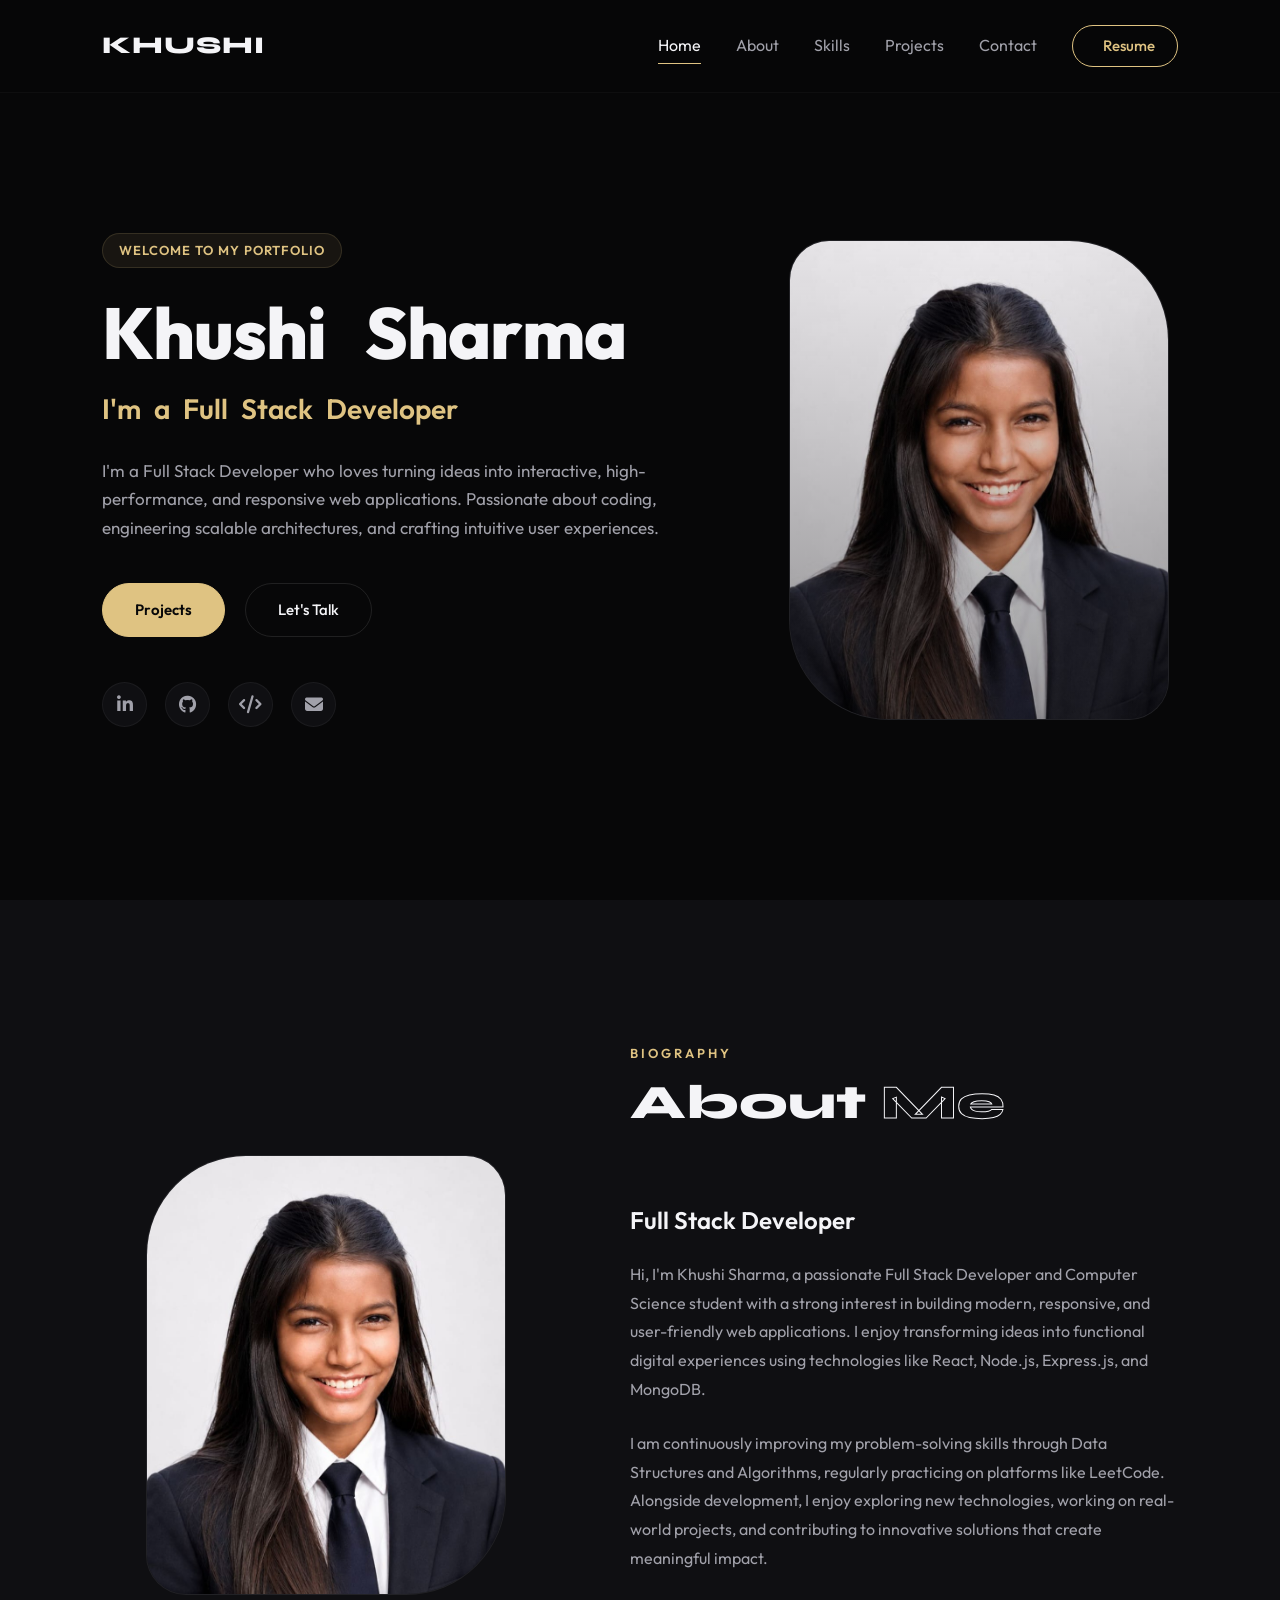
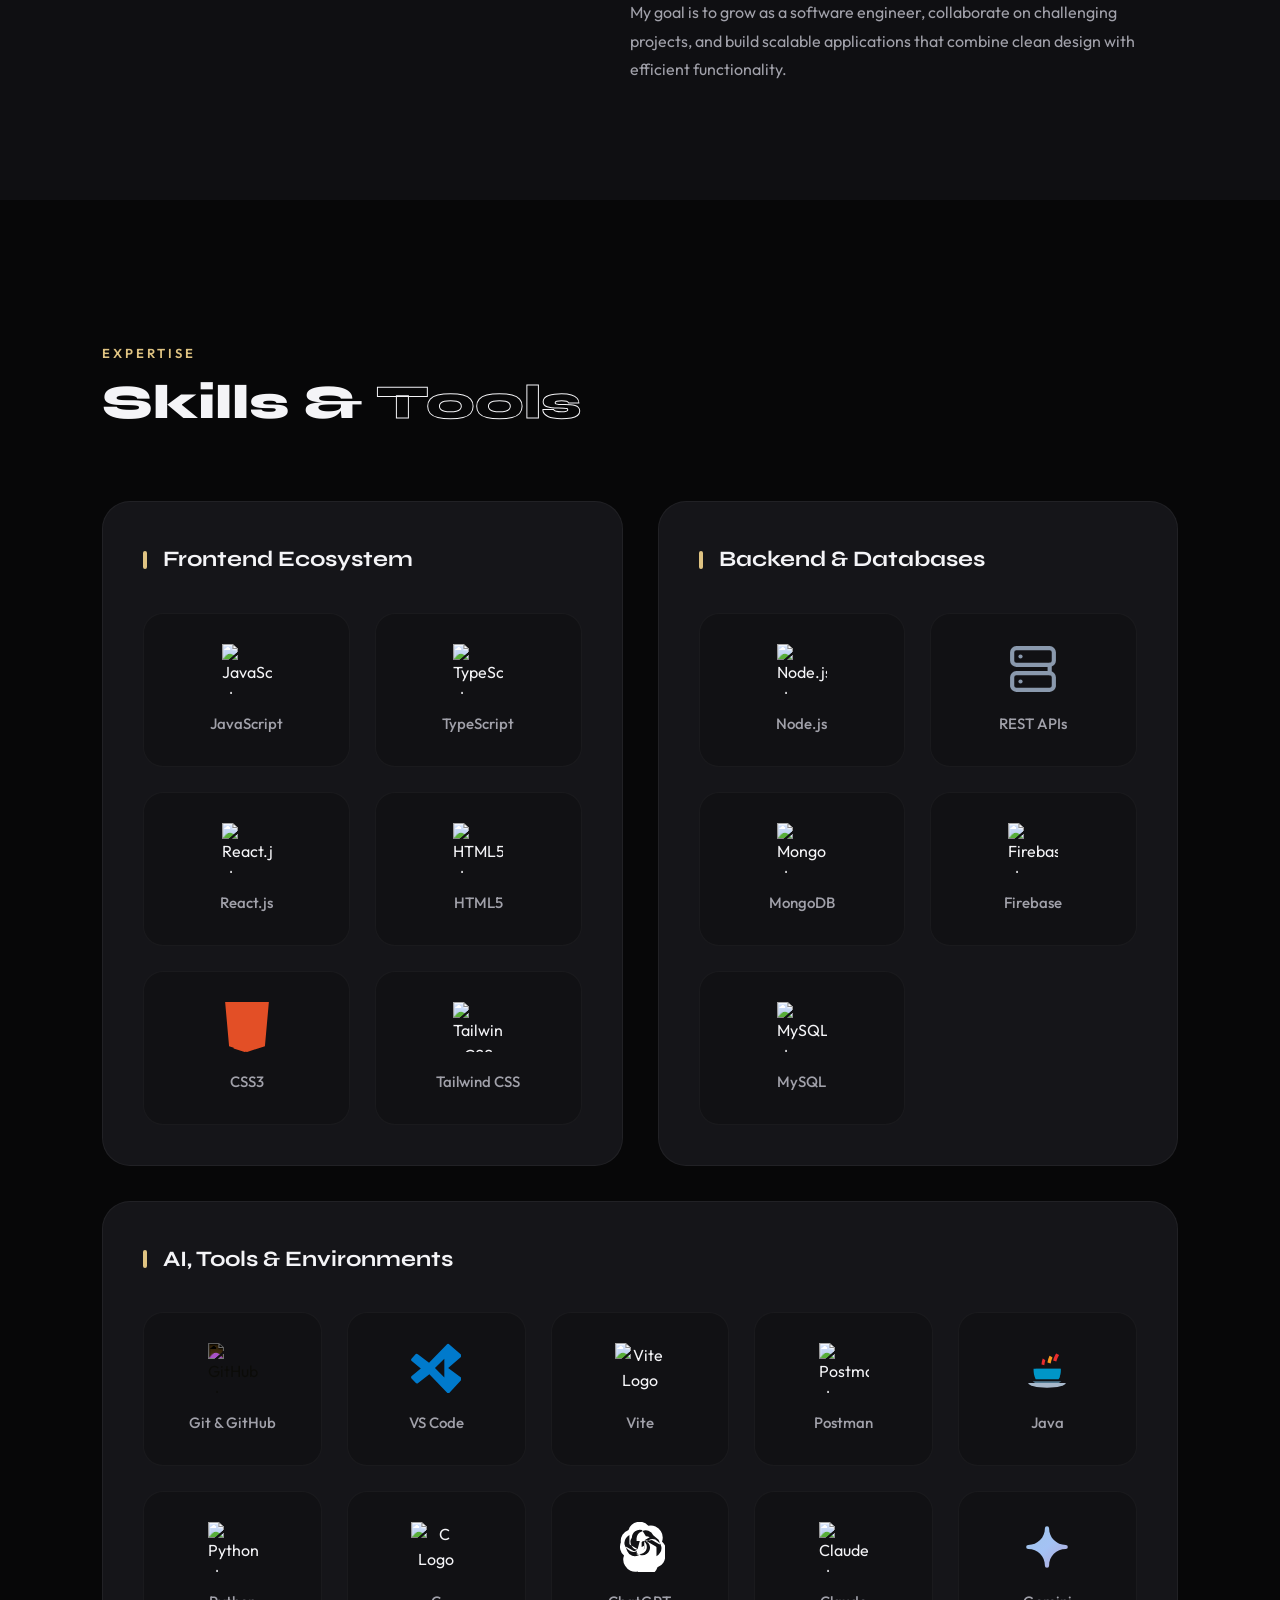
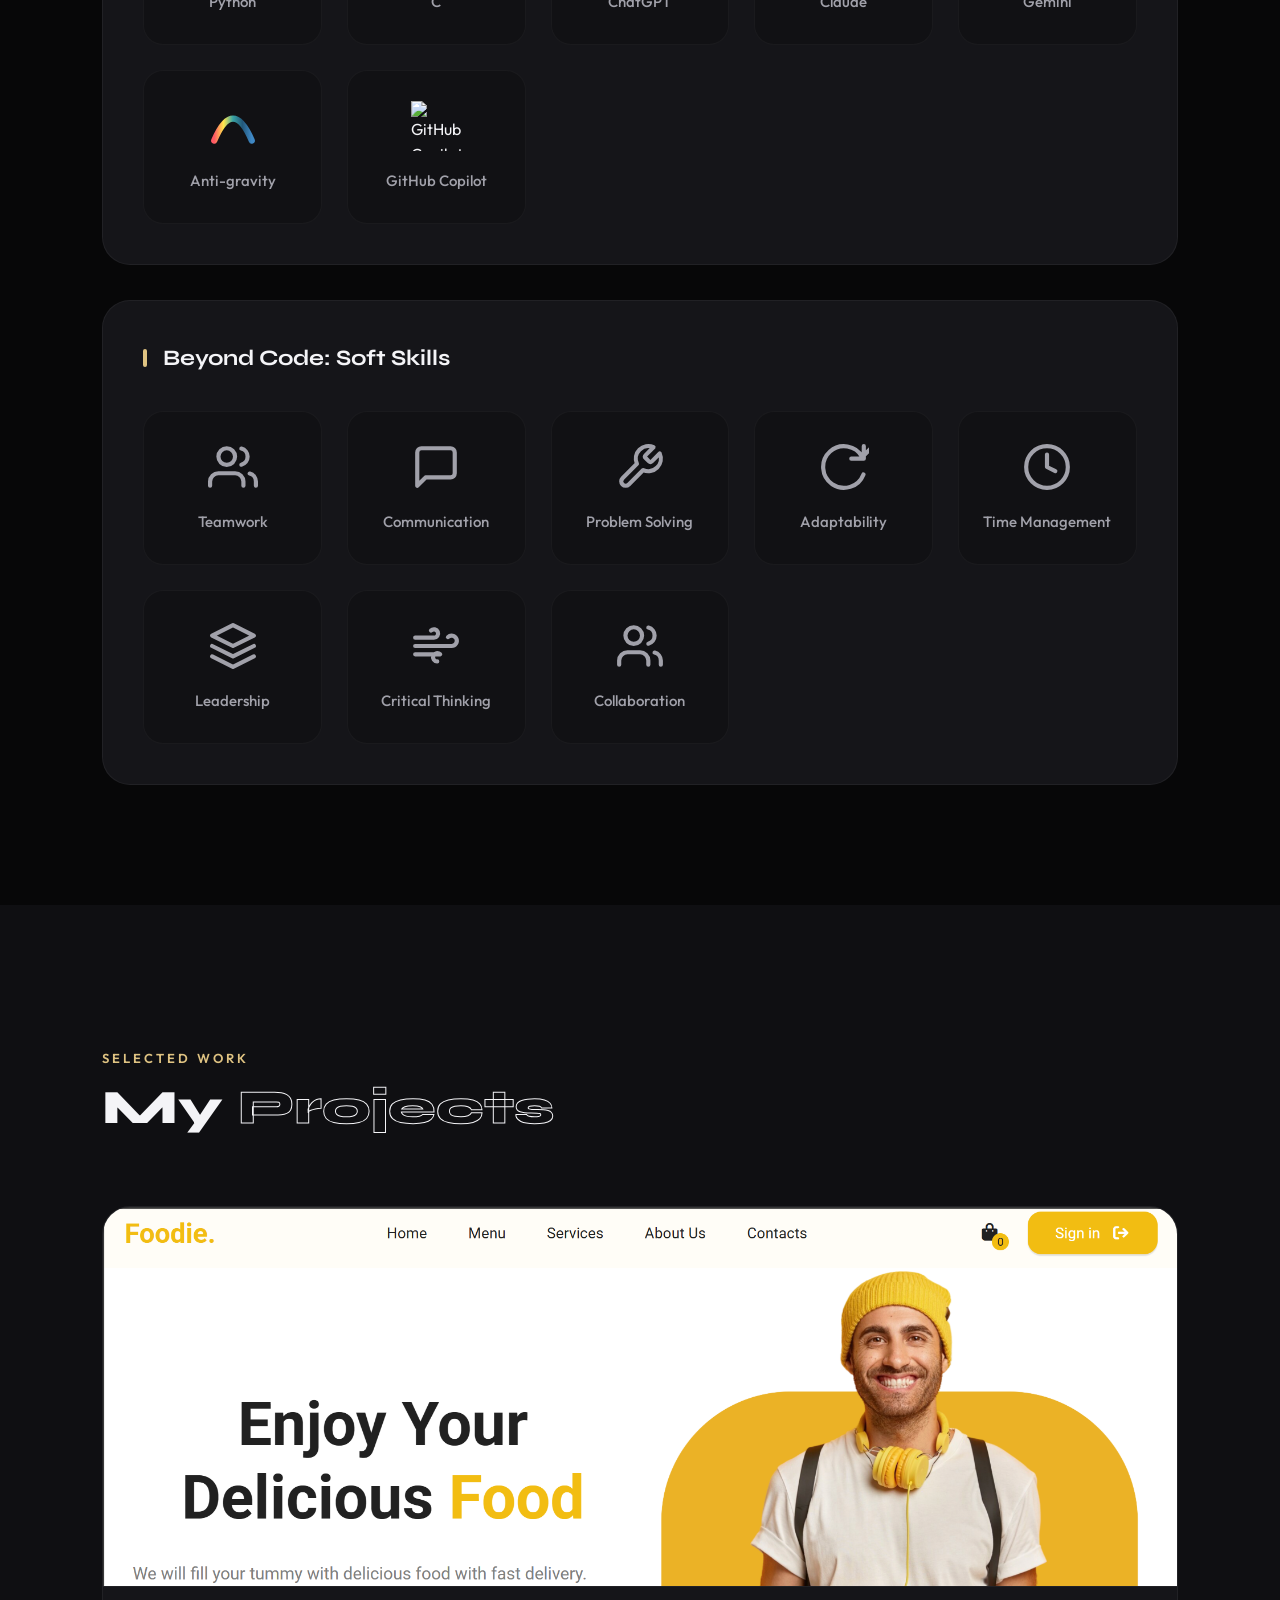
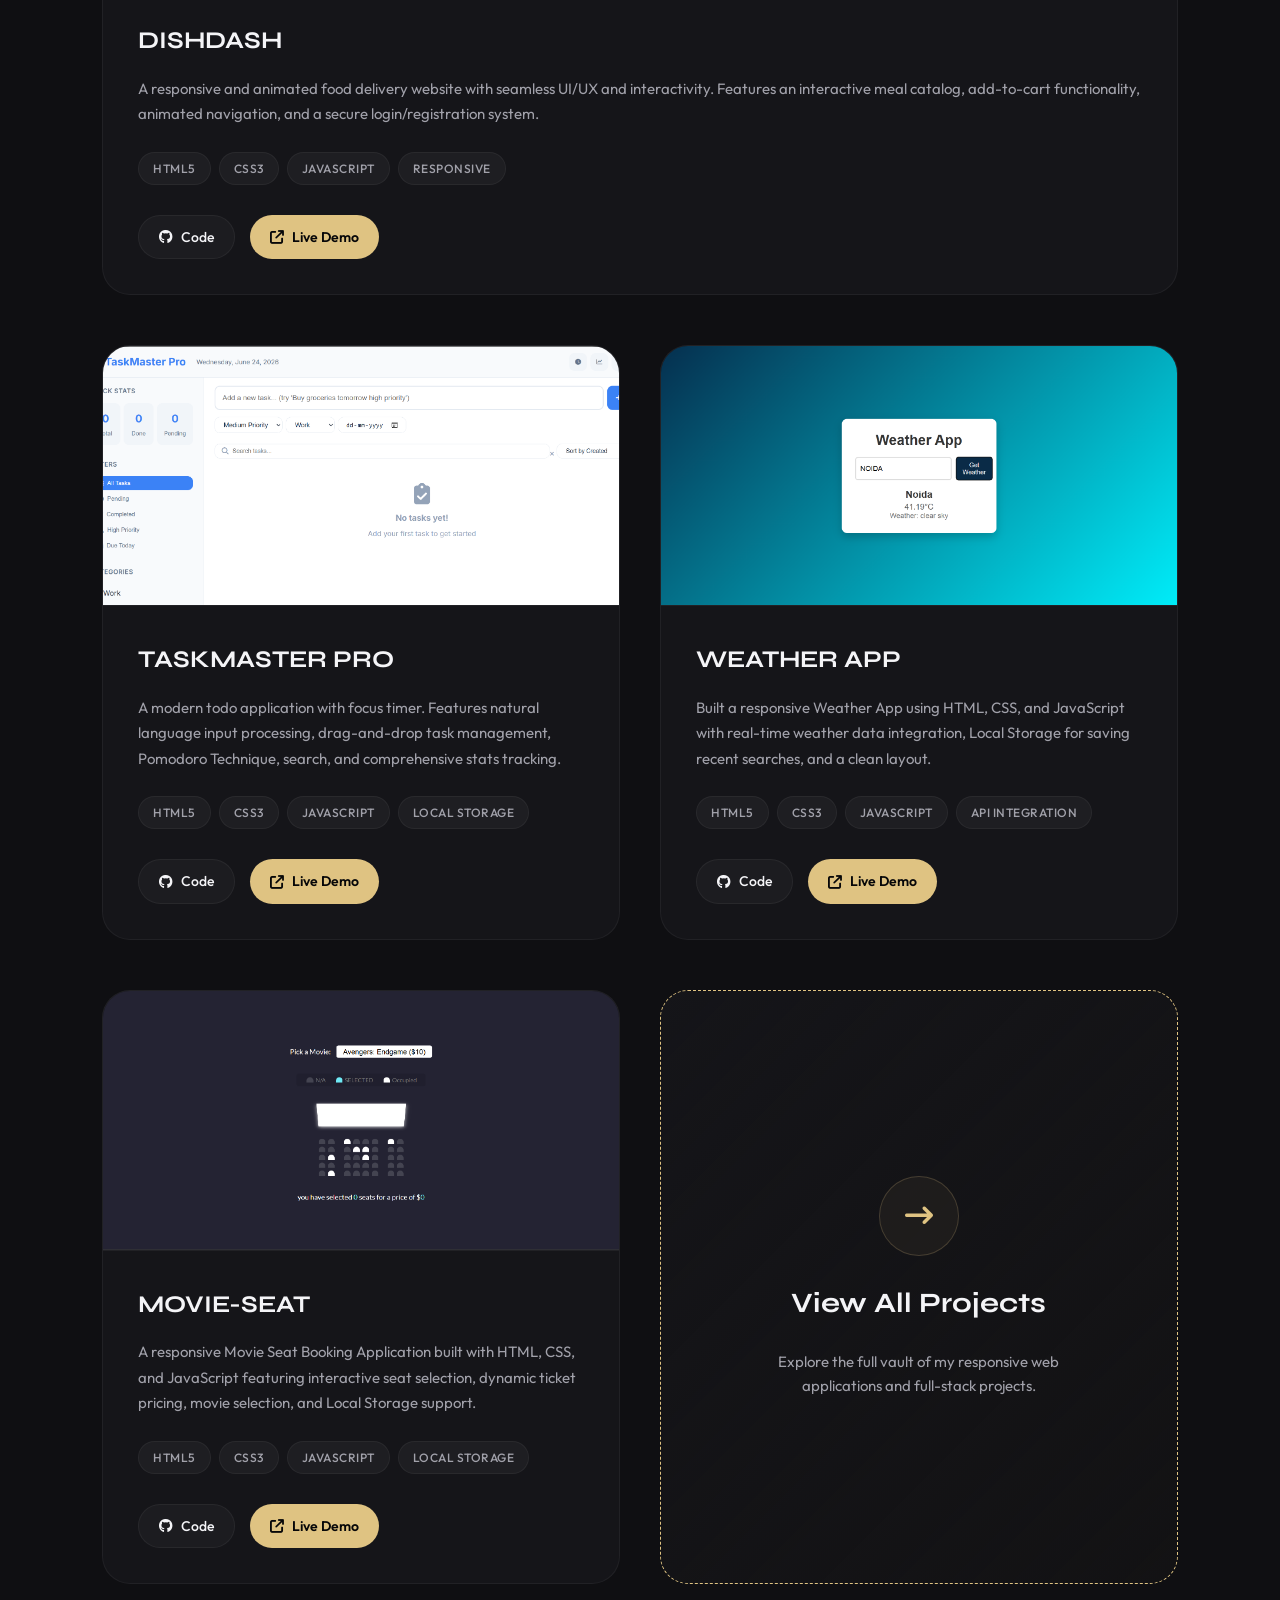
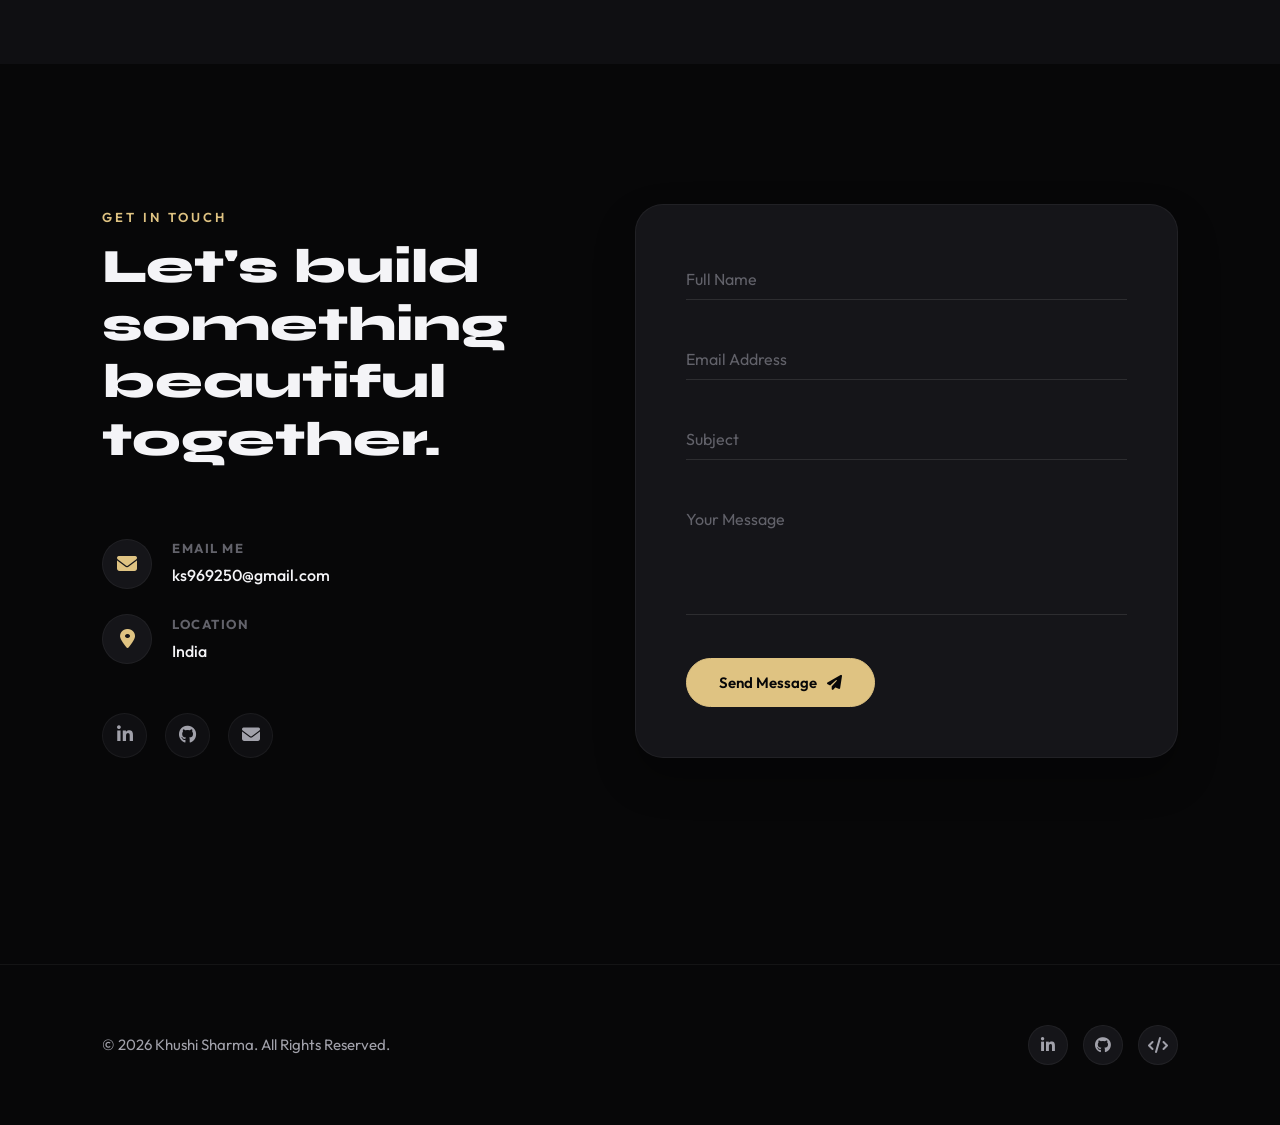
==== commit c0db5a71: "improved skills section" ====
--- a/index.html
+++ b/index.html
@@ -111,9 +111,9 @@
 
             <div class="skills-wrapper">
                 
-                <!-- Category: Frontend -->
+                <!-- Category 1: Frontend Ecosystem -->
                 <div class="skills-category-block animate-in">
-                    <h3 class="category-title">Frontend Development</h3>
+                    <h3 class="category-title">Frontend Ecosystem</h3>
                     <div class="skills-grid">
                         <div class="skill-tile" style="--brand-color: #F7DF1E; --brand-color-rgb: 247, 223, 30;">
                             <div class="skill-icon">
@@ -142,7 +142,7 @@
                         <div class="skill-tile" style="--brand-color: #E34F26; --brand-color-rgb: 227, 79, 38;">
                             <div class="skill-icon">
                                 <svg viewBox="0 0 24 24" fill="#E34F26" xmlns="http://www.w3.org/2000/svg">
-                                    <path d="M1.5 0h21l-1.9 21.2L12 24 3.4 21.2 1.5 0zm16.9 6.1H7.1l.2 2.6h8.8l-.3 3.6-3.8 1.2-3.8-1.2-.2-2.3H5.2l.5 5.8 6.3 2 6.3-2 .8-9.1-.1-2.6z"/>
+                                    <path d="M1.5 0h21l-1.9 21.2L12 24 3.4 21.2 1.5 0zm16.9 6.1l-.2 2.6H8.8l-.2-2.6h9.8zm-1.5 5.2l-.2 2.6h-5.7l.2 2.6h5.5l-.5 5.8-5.3 1.7-5.3-1.7-.3-3.6h2.7l.2 1.3 2.7.9 2.7-.9.3-3.1H5.9l-.6-5.8h13.1z"/>
                                 </svg>
                             </div>
                             <span class="skill-name">CSS3</span>
@@ -156,9 +156,9 @@
                     </div>
                 </div>
 
-                <!-- Category: Backend -->
+                <!-- Category 2: Backend & Databases -->
                 <div class="skills-category-block animate-in">
-                    <h3 class="category-title">Backend Development</h3>
+                    <h3 class="category-title">Backend &amp; Databases</h3>
                     <div class="skills-grid">
                         <div class="skill-tile" style="--brand-color: #339933; --brand-color-rgb: 51, 153, 51;">
                             <div class="skill-icon">
@@ -178,13 +178,6 @@
                             </div>
                             <span class="skill-name">REST APIs</span>
                         </div>
-                    </div>
-                </div>
-
-                <!-- Category: Database -->
-                <div class="skills-category-block animate-in">
-                    <h3 class="category-title">Database Management</h3>
-                    <div class="skills-grid">
                         <div class="skill-tile" style="--brand-color: #47A248; --brand-color-rgb: 71, 162, 72;">
                             <div class="skill-icon">
                                 <img src="https://cdn.simpleicons.org/mongodb" alt="MongoDB Logo" loading="lazy">
@@ -206,9 +199,9 @@
                     </div>
                 </div>
 
-                <!-- Category: Tools -->
-                <div class="skills-category-block animate-in">
-                    <h3 class="category-title">Core Tools</h3>
+                <!-- Category 3: AI, Tools & Environments -->
+                <div class="skills-category-block double-col animate-in">
+                    <h3 class="category-title">AI, Tools &amp; Environments</h3>
                     <div class="skills-grid">
                         <div class="skill-tile" style="--brand-color: #FFFFFF; --brand-color-rgb: 255, 255, 255;">
                             <div class="skill-icon">
@@ -236,13 +229,6 @@
                             </div>
                             <span class="skill-name">Postman</span>
                         </div>
-                    </div>
-                </div>
-
-                <!-- Category: Programming Skills -->
-                <div class="skills-category-block animate-in">
-                    <h3 class="category-title">Programming Languages</h3>
-                    <div class="skills-grid">
                         <div class="skill-tile" style="--brand-color: #ea2d2e; --brand-color-rgb: 234, 45, 46;">
                             <div class="skill-icon">
                                 <svg viewBox="0 0 48 48" xmlns="http://www.w3.org/2000/svg">
@@ -269,20 +255,7 @@
                             </div>
                             <span class="skill-name">C</span>
                         </div>
-                        <div class="skill-tile" style="--brand-color: #F7DF1E; --brand-color-rgb: 247, 223, 30;">
-                            <div class="skill-icon">
-                                <img src="https://cdn.simpleicons.org/javascript" alt="JavaScript Logo" loading="lazy">
-                            </div>
-                            <span class="skill-name">JavaScript</span>
-                        </div>
-                    </div>
-                </div>
-
-                <!-- Category: AI Tools -->
-                <div class="skills-category-block animate-in">
-                    <h3 class="category-title">AI Coding Assistants</h3>
-                    <div class="skills-grid">
-                        <div class="skill-tile" style="--brand-color: #FFFFFF; --brand-color-rgb: 240, 240, 240;">
+                        <div class="skill-tile" style="--brand-color: #10A37F; --brand-color-rgb: 16, 163, 127;">
                             <div class="skill-icon">
                                 <svg viewBox="0 0 24 24" fill="#FFFFFF" xmlns="http://www.w3.org/2000/svg">
                                     <path d="M22.539 9.387a5.533 5.533 0 00-.516-4.91 5.59 5.59 0 00-6.023-2.69 5.608 5.608 0 00-9.516 2.01 5.533 5.533 0 00-3.666 5.928 5.59 5.59 0 001.514 6.395 5.533 5.533 0 00.516 4.91 5.59 5.59 0 006.023 2.69 5.608 5.608 0 009.516-2.01 5.533 5.533 0 003.666-5.928 5.59 5.59 0 00-1.514-6.395zM12 15.82a3.81 3.81 0 01-1.843-.474l.034-.02 3.54-2.043a.634.634 0 00.317-.55v-4.053l1.087.627a3.805 3.805 0 011.701 2.94 3.82 3.82 0 01-4.836 3.573zm-6.082-1.74a3.815 3.815 0 01-.558-2.272l.034.02 3.54 2.043a.634.634 0 00.635 0l4.356-2.515v1.253a3.805 3.805 0 01-2.553 3.3 3.82 3.82 0 01-5.454-1.83zm-.687-6.262a3.815 3.815 0 011.689-1.62v.039l-.001 4.086a.634.634 0 00.317.55l4.356 2.515-1.087.627a3.805 3.805 0 01-4.254-.778 3.82 3.82 0 01-1.02-5.419zm9.601-1.015a3.81 3.81 0 011.843.474l-.034.02-3.54 2.043a.634.634 0 00-.317.55v4.053l-1.087-.627A3.805 3.805 0 018.118 7.39a3.82 3.82 0 014.836-3.573zm6.082 1.74a3.815 3.815 0 01.558 2.272l-.034-.02-3.54-2.043a.634.634 0 00-.635 0L10.354 9.1v-1.25a3.805 3.805 0 012.553-3.3 3.82 3.82 0 015.454 1.83zm.687 6.262a3.815 3.815 0 01-1.689 1.62v-.039l.001-4.086a.634.634 0 00-.317-.55l-4.356-2.515 1.087-.627a3.805 3.805 0 014.254.778 3.82 3.82 0 011.02 5.419zM12 8.72a3.28 3.28 0 011.64.444 3.28 3.28 0 011.64 2.836 3.28 3.28 0 01-1.64 2.836 3.28 3.28 0 01-3.28 0 3.28 0 01-1.64-2.836 3.28 3.28 0 011.64-2.836A3.28 3.28 0 0112 8.72z"/>
@@ -290,11 +263,9 @@
                             </div>
                             <span class="skill-name">ChatGPT</span>
                         </div>
-                        <div class="skill-tile" style="--brand-color: #E05E38; --brand-color-rgb: 224, 94, 56;">
-                            <div class="skill-icon">
-                                <svg viewBox="0 0 48 48" fill="#E05E38" xmlns="http://www.w3.org/2000/svg">
-                                    <path d="M24 6a2 2 0 0 1 2 2v7.5l4.8-4.8a2 2 0 1 1 2.8 2.8l-4.8 4.8H36.5a2 2 0 0 1 0 4H28.8l4.8 4.8a2 2 0 1 1-2.8 2.8l-4.8-4.8V36.5a2 2 0 0 1-4 0v-7.5l-4.8 4.8a2 2 0 1 1-2.8-2.8l4.8-4.8H11.5a2 2 0 0 1 0-4H19.2l-4.8-4.8a2 2 0 1 1 2.8-2.8l4.8 4.8V8a2 2 0 0 1 2-2z"/>
-                                </svg>
+                        <div class="skill-tile" style="--brand-color: #D97754; --brand-color-rgb: 217, 119, 84;">
+                            <div class="skill-icon">
+                                <img src="https://cdn.simpleicons.org/claude/D97754" alt="Claude Logo" loading="lazy">
                             </div>
                             <span class="skill-name">Claude</span>
                         </div>
@@ -313,7 +284,7 @@
                             </div>
                             <span class="skill-name">Gemini</span>
                         </div>
-                        <div class="skill-tile antigravity-tile" style="--brand-color: #3F88C5; --brand-color-rgb: 63, 136, 197;">
+                        <div class="skill-tile" style="--brand-color: #3F88C5; --brand-color-rgb: 63, 136, 197;">
                             <div class="skill-icon">
                                 <svg viewBox="0 0 24 24" fill="none" xmlns="http://www.w3.org/2000/svg">
                                     <defs>
@@ -339,8 +310,8 @@
                     </div>
                 </div>
 
-                <!-- Category: Beyond Code (Soft Skills) -->
-                <div class="skills-category-block animate-in">
+                <!-- Category 4: Beyond Code (Soft Skills) -->
+                <div class="skills-category-block double-col animate-in">
                     <h3 class="category-title">Beyond Code: Soft Skills</h3>
                     <div class="skills-grid">
                         <div class="skill-tile soft-skill">
@@ -416,7 +387,6 @@
                         </div>
                     </div>
                 </div>
-
             </div>
         </div>
     </section>
@@ -624,44 +594,18 @@
 
     <!-- Revamped Footer Block -->
     <footer class="footer">
-        <div class="container">
-            <div class="footer-top">
-                <div class="footer-brand">
-                    <a href="#home" class="logo">KHUSHI</a>
-                    <p>Crafting high-end digital experiences through robust full stack development and user-centered design principles.</p>
-                </div>
-                
-                <div class="footer-links-grid">
-                    <div class="footer-column">
-                        <h4>Sitemap</h4>
-                        <a href="#home">Home</a>
-                        <a href="#about">About</a>
-                        <a href="#skills">Skills</a>
-                        <a href="#projects">Projects</a>
-                        <a href="#contact">Contact</a>
-                    </div>
-                    <div class="footer-column">
-                        <h4>Social Channels</h4>
-                        <a href="https://linkedin.com" target="_blank">LinkedIn</a>
-                        <a href="https://github.com/khushiiish" target="_blank">GitHub</a>
-                        <a href="https://leetcode.com/u/khushiish/" target="_blank">LeetCode</a>
-                    </div>
-                </div>
-            </div>
-
-            <!-- Massive typographic signature in background -->
-            <div class="footer-signature">
-                <h2>KHUSHI</h2>
-            </div>
-
-            <div class="footer-bottom">
-                <p>&copy; 2026 Khushi Sharma. All Rights Reserved.</p>
-                
-                <!-- Local time clock ticking in IST -->
-                <div class="footer-clock">
-                    <span class="pulse"></span>
-                    <span id="timezone-clock">Loading local time...</span>
-                </div>
+        <div class="container footer-minimal">
+            <p>&copy; 2026 Khushi Sharma. All Rights Reserved.</p>
+            <div class="social-media">
+                <a href="https://linkedin.com" target="_blank" class="social-link magnetic" aria-label="LinkedIn">
+                    <i class="fa-brands fa-linkedin-in"></i>
+                </a>
+                <a href="https://github.com/khushiiish" target="_blank" class="social-link magnetic" aria-label="GitHub">
+                    <i class="fa-brands fa-github"></i>
+                </a>
+                <a href="https://leetcode.com/u/khushiish/" target="_blank" class="social-link magnetic" aria-label="LeetCode">
+                    <i class="fa-solid fa-code"></i>
+                </a>
             </div>
         </div>
     </footer>
--- a/style.css
+++ b/style.css
@@ -465,27 +465,43 @@
     margin-bottom: 2.5rem;
 }
 
-/* --- SKILLS & TOOLS SECTION --- */
+/* --- SKILLS & TOOLS SECTION (BENTO GRID STYLE) --- */
 .skills {
     background: var(--bg-dark);
     padding-bottom: 12rem;
 }
 
 .skills-wrapper {
-    display: flex;
-    flex-direction: column;
-    gap: 6rem;
+    display: grid;
+    grid-template-columns: repeat(2, 1fr);
+    gap: 3.5rem;
+    width: 100%;
 }
 
 .skills-category-block {
-    background: transparent;
+    background: var(--bg-card);
+    border: 1px solid var(--border-color);
+    border-radius: 28px;
+    padding: 4rem;
+    transition: var(--transition-smooth);
+}
+
+.skills-category-block:hover {
+    transform: translateY(-5px);
+    border-color: var(--border-hover);
+    box-shadow: 0 20px 40px rgba(0, 0, 0, 0.4);
+}
+
+/* Bento card spans */
+.skills-category-block.double-col {
+    grid-column: span 2;
 }
 
 .category-title {
     font-family: var(--font-title);
-    font-size: 2.4rem;
+    font-size: 2.2rem;
     font-weight: 700;
-    margin-bottom: 3rem;
+    margin-bottom: 3.5rem;
     color: var(--text-primary);
     position: relative;
     padding-left: 2rem;
@@ -498,7 +514,7 @@
     top: 50%;
     transform: translateY(-50%);
     width: 4px;
-    height: 2rem;
+    height: 1.8rem;
     background: var(--accent);
     border-radius: 2px;
 }
@@ -816,6 +832,84 @@
     opacity: 1;
 }
 
+/* --- PROJECT EXPLORER (SEARCH & FILTER) --- */
+.filter-panel {
+    display: flex;
+    flex-direction: column;
+    align-items: center;
+    gap: 2.5rem;
+    margin-bottom: 6rem;
+    width: 100%;
+}
+.search-wrapper {
+    position: relative;
+    width: 100%;
+    max-width: 60rem;
+}
+.search-icon {
+    position: absolute;
+    left: 2.2rem;
+    top: 50%;
+    transform: translateY(-50%);
+    font-size: 1.6rem;
+    color: var(--text-secondary);
+}
+#projectSearch {
+    width: 100%;
+    padding: 1.6rem 2rem 1.6rem 5.5rem;
+    background: var(--bg-card);
+    border: 1px solid var(--border-color);
+    border-radius: 9999px;
+    color: var(--text-primary);
+    font-size: 1.5rem;
+    transition: var(--transition-smooth);
+    box-shadow: 0 4px 20px rgba(0, 0, 0, 0.2);
+}
+#projectSearch:focus {
+    border-color: var(--accent);
+    box-shadow: 0 10px 25px rgba(0, 0, 0, 0.4), 0 0 20px rgba(223, 195, 130, 0.1);
+}
+.filter-chips {
+    display: flex;
+    gap: 1.5rem;
+    flex-wrap: wrap;
+    justify-content: center;
+}
+.filter-btn {
+    background: var(--bg-card);
+    border: 1px solid var(--border-color);
+    color: var(--text-secondary);
+    font-size: 1.4rem;
+    font-weight: 500;
+    padding: 1rem 2.4rem;
+    border-radius: 9999px;
+    cursor: pointer;
+    transition: var(--transition-fast);
+}
+.filter-btn:hover {
+    border-color: var(--border-hover);
+    color: var(--text-primary);
+}
+.filter-btn.active {
+    background: var(--accent);
+    color: var(--bg-dark);
+    border-color: var(--accent);
+    font-weight: 600;
+    box-shadow: 0 4px 15px rgba(223, 195, 130, 0.2);
+}
+
+/* Smooth filtering transition class */
+.project-card {
+    transition: opacity 0.4s cubic-bezier(0.16, 1, 0.3, 1), transform 0.4s cubic-bezier(0.16, 1, 0.3, 1), border-color 0.25s ease, box-shadow 0.25s ease;
+    transform: scale(1);
+    opacity: 1;
+}
+.project-card.card-hidden {
+    opacity: 0;
+    transform: scale(0.95);
+    pointer-events: none;
+}
+
 /* --- CONTACT SECTION --- */
 .contact {
     background: var(--bg-dark);
@@ -956,116 +1050,56 @@
 /* --- FOOTER SECTION --- */
 .footer {
     background: var(--bg-dark);
-    padding: 8rem 8% 4rem;
+    padding: 6rem 8% 6rem;
     border-top: 1px solid var(--border-color);
-    position: relative;
-}
-
-.footer-top {
+}
+
+.footer-minimal {
     display: flex;
     justify-content: space-between;
-    align-items: flex-start;
+    align-items: center;
     flex-wrap: wrap;
-    gap: 6rem;
-    margin-bottom: 8rem;
-}
-
-.footer-brand {
-    max-width: 32rem;
-}
-
-.footer-brand .logo {
-    font-size: 3.2rem;
-    display: inline-block;
-    margin-bottom: 2rem;
-}
-
-.footer-brand p {
+    gap: 2.5rem;
+    width: 100%;
+}
+
+.footer-minimal p {
     color: var(--text-secondary);
     font-size: 1.5rem;
-    line-height: 1.6;
-}
-
-.footer-links-grid {
-    display: flex;
-    gap: 8rem;
-}
-
-.footer-column {
-    display: flex;
-    flex-direction: column;
-    gap: 2rem;
-}
-
-.footer-column h4 {
-    font-size: 1.4rem;
-    font-weight: 600;
-    text-transform: uppercase;
-    letter-spacing: 0.2rem;
-    color: var(--text-muted);
-}
-
-.footer-column a {
-    font-size: 1.5rem;
+}
+
+.footer-minimal .social-media {
+    display: flex;
+    gap: 1.5rem;
+}
+
+.footer-minimal .social-link {
+    display: inline-flex;
+    justify-content: center;
+    align-items: center;
+    width: 4rem;
+    height: 4rem;
+    background: var(--bg-card);
+    border: 1px solid var(--border-color);
+    border-radius: 50%;
+    font-size: 1.6rem;
     color: var(--text-secondary);
-    transition: var(--transition-fast);
-}
-
-.footer-column a:hover {
-    color: var(--accent);
-    transform: translateX(3px);
-}
-
-.footer-signature {
-    width: 100%;
-    text-align: center;
-    user-select: none;
-    pointer-events: none;
-    margin-bottom: 4rem;
-}
-
-.footer-signature h2 {
-    font-family: var(--font-title);
-    font-size: 12vw;
-    font-weight: 800;
-    line-height: 0.8;
-    color: rgba(255, 255, 255, 0.015);
-    -webkit-text-stroke: 1.5px rgba(255, 255, 255, 0.05);
-    letter-spacing: -0.5vw;
-}
-
-.footer-bottom {
-    display: flex;
-    justify-content: space-between;
-    align-items: center;
-    border-top: 1px solid rgba(255, 255, 255, 0.03);
-    padding-top: 4rem;
-    color: var(--text-muted);
-    font-size: 1.4rem;
-    flex-wrap: wrap;
-    gap: 2rem;
-}
-
-.footer-clock {
-    display: flex;
-    align-items: center;
-    gap: 1rem;
-    color: var(--text-secondary);
-}
-
-.footer-clock i {
-    color: var(--accent);
-    font-size: 1.2rem;
-}
-
-.footer-clock .pulse {
-    width: 8px;
-    height: 8px;
-    background: #10b981;
-    border-radius: 50%;
-    display: inline-block;
-    box-shadow: 0 0 8px #10b981;
-    animation: pulseGlow 2s infinite;
+    transition: var(--transition-smooth);
+}
+
+.footer-minimal .social-link:hover {
+    color: var(--bg-dark);
+    background: var(--accent);
+    border-color: var(--accent);
+    transform: translateY(-3px);
+    box-shadow: 0 8px 20px rgba(223, 195, 130, 0.2);
+}
+
+@media (max-width: 768px) {
+    .footer-minimal {
+        flex-direction: column;
+        text-align: center;
+    }
 }
 
 @keyframes pulseGlow {
@@ -1124,12 +1158,12 @@
         height: 40rem;
     }
     
-    .bento-grid {
-        grid-template-columns: repeat(2, 1fr);
-    }
-    
-    .bento-card.double-col {
-        grid-column: span 2;
+    .skills-wrapper {
+        grid-template-columns: 1fr;
+        gap: 2.5rem;
+    }
+    .skills-category-block.double-col {
+        grid-column: span 1;
     }
     
     .contact-grid {
@@ -1204,16 +1238,12 @@
         height: 38rem;
     }
     
-    .bento-grid {
+    .skills-wrapper {
         grid-template-columns: 1fr;
-    }
-    
-    .bento-card.double-col {
+        gap: 2.5rem;
+    }
+    .skills-category-block.double-col {
         grid-column: span 1;
-    }
-    
-    .soft-skills-grid {
-        grid-template-columns: 1fr;
     }
     
     .projects-grid {
@@ -1233,16 +1263,6 @@
         min-height: 32rem;
     }
     
-    .footer-top {
-        flex-direction: column;
-        gap: 4rem;
-    }
-    
-    .footer-links-grid {
-        width: 100%;
-        justify-content: space-between;
-        gap: 4rem;
-    }
 }
 
 @media (max-width: 480px) {
@@ -1270,10 +1290,6 @@
         padding: 3rem;
     }
     
-    .footer-links-grid {
-        flex-direction: column;
-        gap: 4rem;
-    }
 }
 
 /* Antigravity tile custom rainbow hover */
